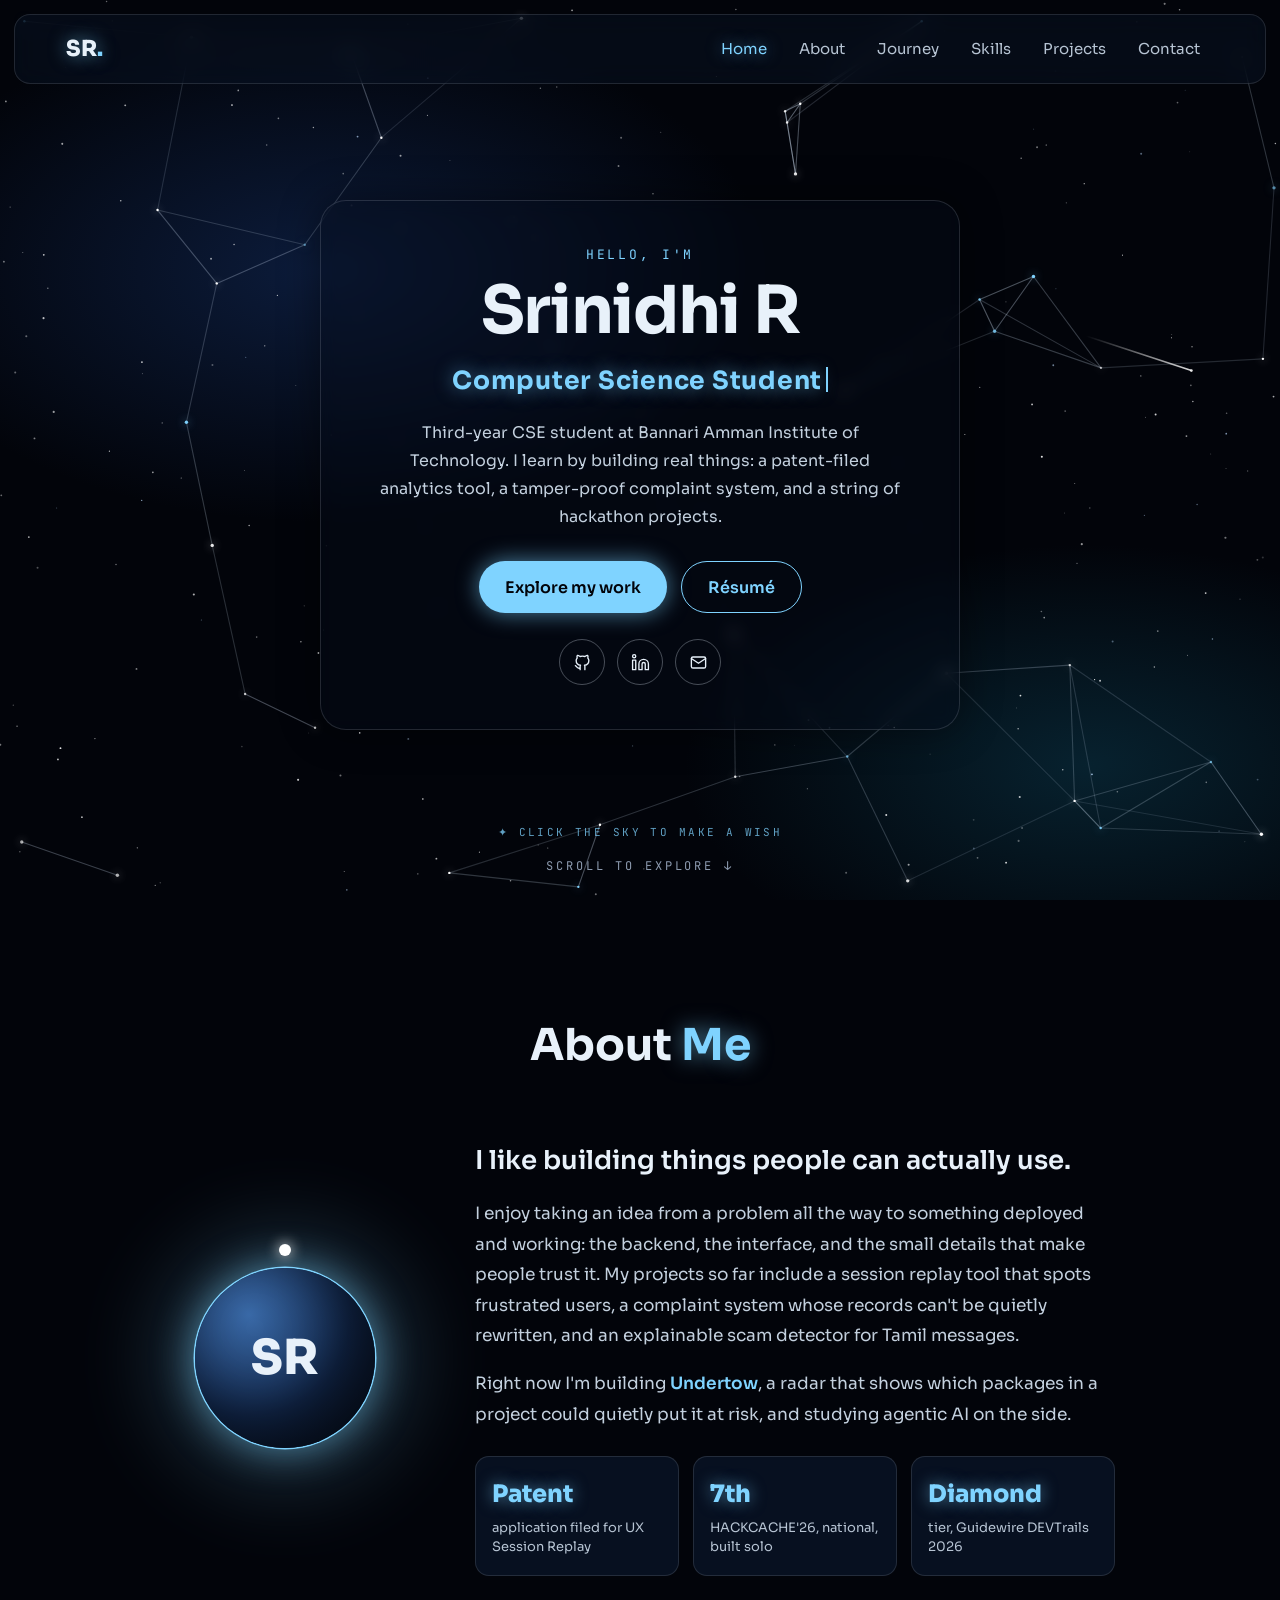
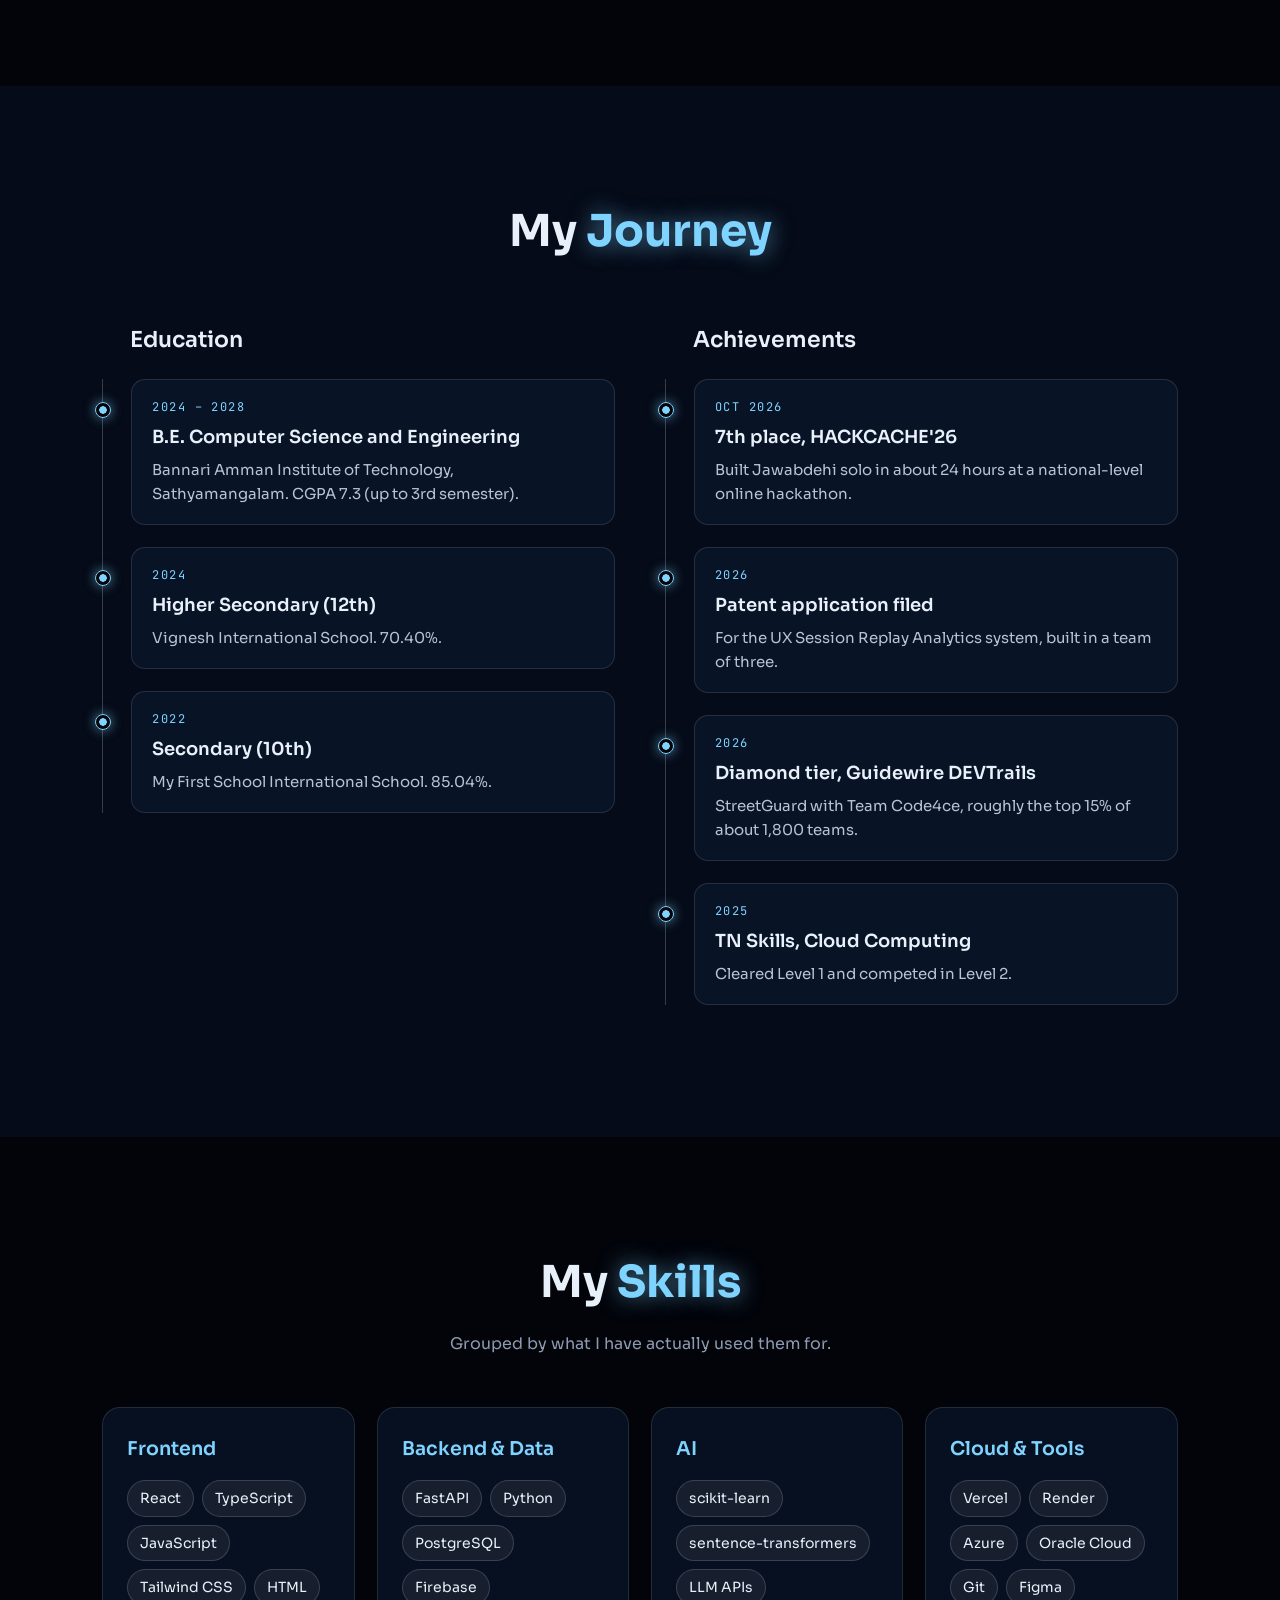
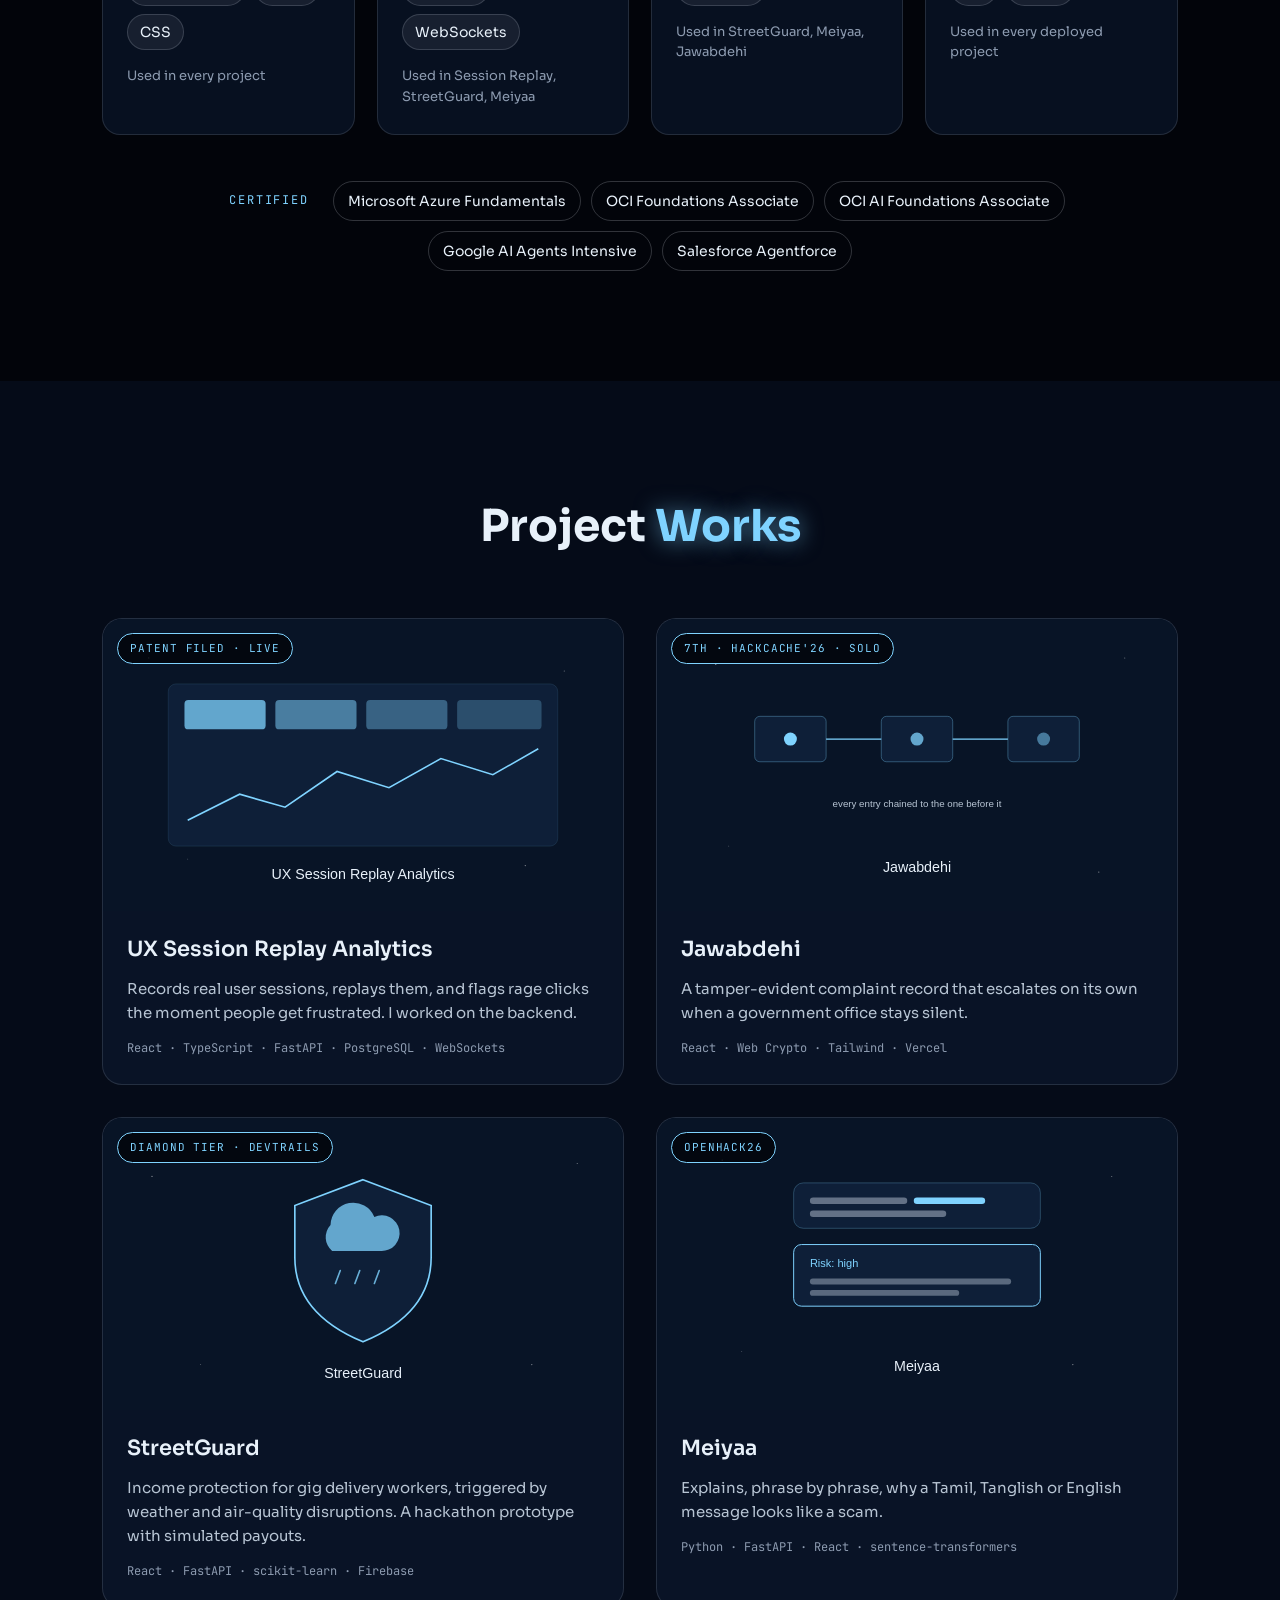
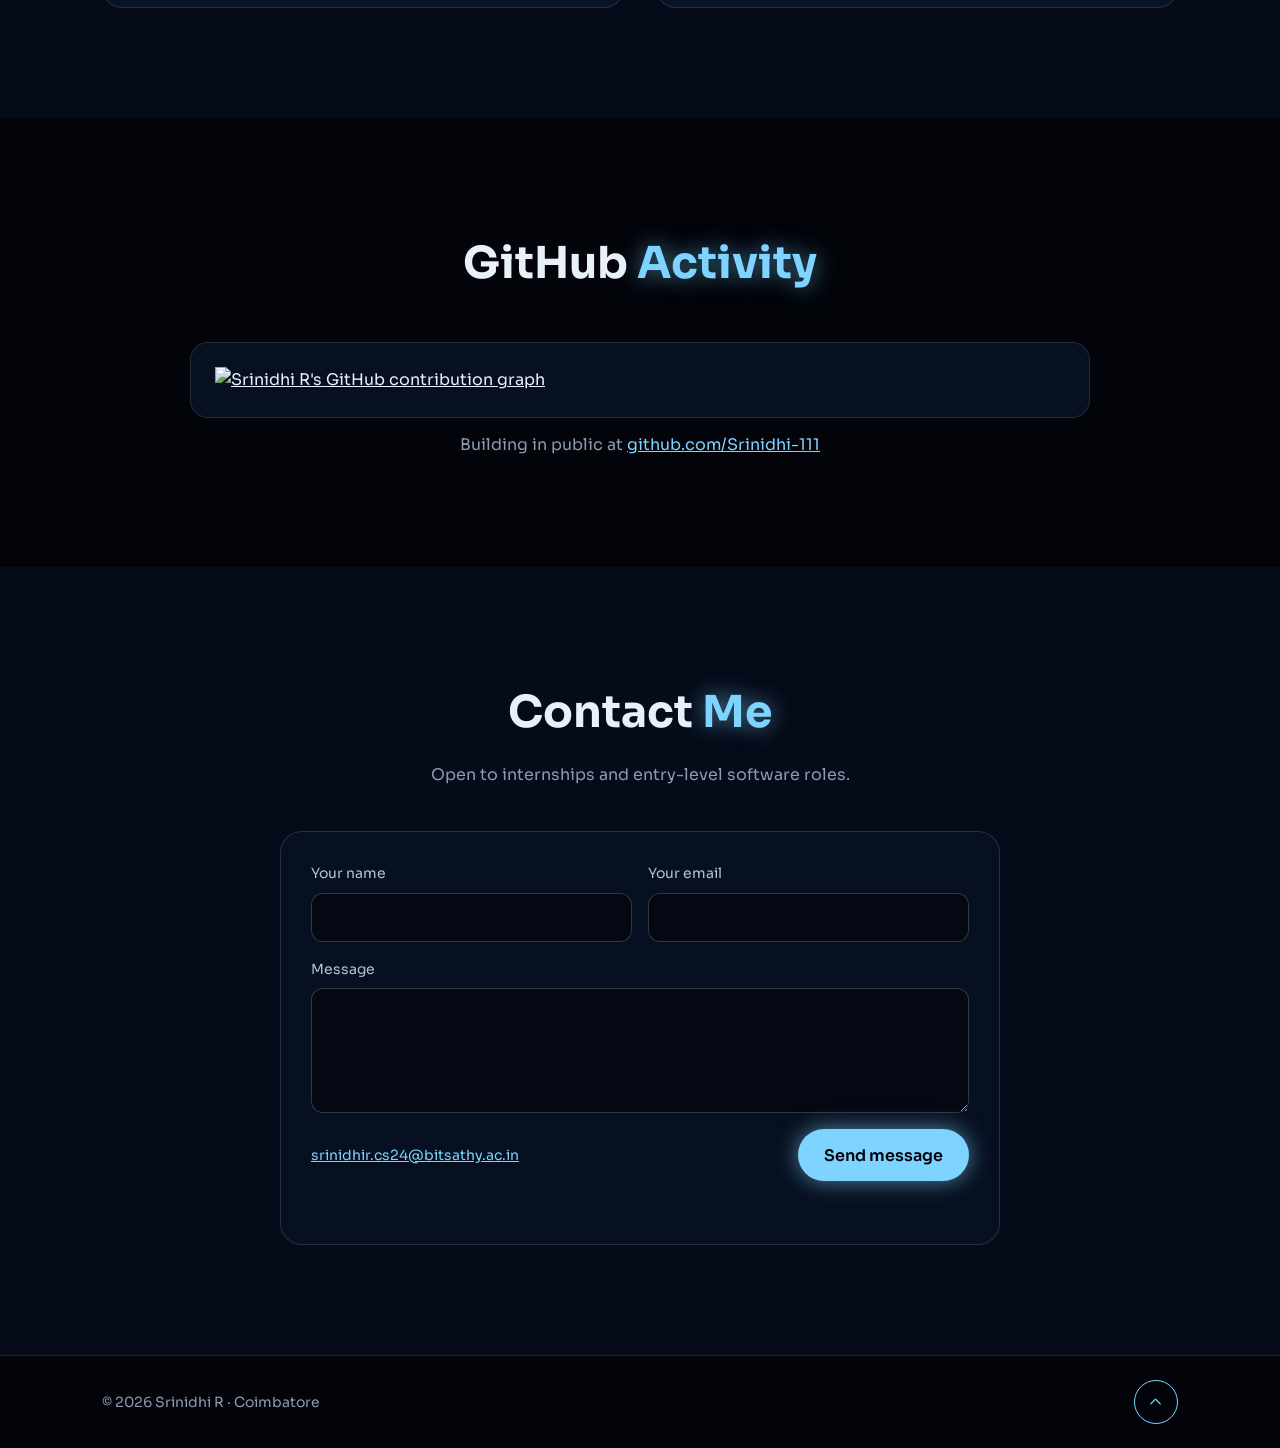
==== index.html @ 9012da43 "First version of portfolio" ====
<!DOCTYPE html>
<html lang="en">
<head>
  <meta charset="UTF-8">
  <meta name="viewport" content="width=device-width, initial-scale=1.0">
  <title>Srinidhi R · Portfolio</title>
  <meta name="description" content="Srinidhi R, third-year Computer Science student at Bannari Amman Institute of Technology. Projects, hackathons and journey.">
  <meta name="theme-color" content="#02040A">
  <link rel="icon" href="images/favicon.svg" type="image/svg+xml">

  <!-- Fonts: Sora for text, JetBrains Mono for small labels -->
  <link rel="preconnect" href="https://fonts.googleapis.com">
  <link rel="preconnect" href="https://fonts.gstatic.com" crossorigin>
  <link href="https://fonts.googleapis.com/css2?family=Sora:wght@300;400;500;600;700;800&family=JetBrains+Mono:wght@400;500&display=swap" rel="stylesheet">

  <link rel="stylesheet" href="css/style.css">
</head>
<body>

  <!-- ===================== HEADER ===================== -->
  <header class="nav" id="nav">
    <a href="#home" class="logo" aria-label="Srinidhi R, back to top">SR<span>.</span></a>

    <button class="menu-btn" id="menuBtn" aria-label="Open menu" aria-expanded="false" aria-controls="navLinks">
      <span></span><span></span>
    </button>

    <nav id="navLinks" aria-label="Main">
      <a href="#home" class="active">Home</a>
      <a href="#about">About</a>
      <a href="#journey">Journey</a>
      <a href="#skills">Skills</a>
      <a href="#projects">Projects</a>
      <a href="#contact">Contact</a>
    </nav>
  </header>

  <!-- ===================== HERO ===================== -->
  <section class="hero" id="home">
    <!-- The animated night sky is drawn on this canvas by js/main.js -->
    <canvas id="sky" aria-hidden="true"></canvas>

    <div class="hero-card">
      <p class="eyebrow">HELLO, I'M</p>
      <h1>Srinidhi R</h1>
      <!-- The words that type out here are set in js/main.js (look for TITLES) -->
      <p class="typed" aria-live="polite"><span id="typed">Computer Science Student</span><span class="caret" aria-hidden="true"></span></p>
      <p class="intro">Third-year CSE student at Bannari Amman Institute of Technology. I learn by building real things: a patent-filed analytics tool, a tamper-proof complaint system, and a string of hackathon projects.</p>

      <div class="btn-row">
        <a href="#projects" class="btn btn-solid">Explore my work</a>
        <a href="assets/Srinidhi_R_Resume.pdf" class="btn btn-outline" target="_blank" rel="noopener">Résumé</a>
      </div>

      <div class="socials">
        <a href="https://github.com/Srinidhi-111" target="_blank" rel="noopener" aria-label="GitHub">
          <svg viewBox="0 0 24 24" aria-hidden="true"><path d="M9 19c-4.3 1.4-4.3-2.5-6-3m12 5v-3.5c0-1 .1-1.4-.5-2 2.8-.3 5.5-1.4 5.5-6a4.6 4.6 0 0 0-1.3-3.2 4.2 4.2 0 0 0-.1-3.2s-1.1-.3-3.5 1.3a12.3 12.3 0 0 0-6.2 0C6.5 2.8 5.4 3.1 5.4 3.1a4.2 4.2 0 0 0-.1 3.2A4.6 4.6 0 0 0 4 9.5c0 4.6 2.7 5.7 5.5 6-.6.6-.6 1.2-.5 2V21"/></svg>
        </a>
        <a href="https://www.linkedin.com/in/srinidhi-rajesh-kanna-b39150339/" target="_blank" rel="noopener" aria-label="LinkedIn">
          <svg viewBox="0 0 24 24" aria-hidden="true"><path d="M16 8a6 6 0 0 1 6 6v7h-4v-7a2 2 0 0 0-4 0v7h-4v-7a6 6 0 0 1 6-6zM2 9h4v12H2zM4 6a2 2 0 1 0 0-4 2 2 0 0 0 0 4z"/></svg>
        </a>
        <a href="mailto:srinidhir.cs24@bitsathy.ac.in" aria-label="Email">
          <svg viewBox="0 0 24 24" aria-hidden="true"><rect x="3" y="5" width="18" height="14" rx="2"/><path d="M3 7l9 6 9-6"/></svg>
        </a>
      </div>
    </div>

    <p class="wish-hint" id="wishHint" aria-hidden="true">✦ <span class="wish-click">CLICK</span><span class="wish-tap">TAP</span> THE SKY TO MAKE A WISH</p>
    <a href="#about" class="scroll-hint">SCROLL TO EXPLORE <span aria-hidden="true">↓</span></a>
  </section>

  <main>
    <!-- ===================== ABOUT ===================== -->
    <section class="section" id="about">
      <h2 class="heading reveal">About <span>Me</span></h2>

      <div class="about-grid">
        <div class="orb reveal" aria-hidden="true">
          <div class="orb-glow"></div>
          <div class="orb-planet">SR</div>
          <div class="orb-moon"></div>
        </div>

        <div class="about-text reveal">
          <h3>I like building things people can actually use.</h3>
          <p>I enjoy taking an idea from a problem all the way to something deployed and working: the backend, the interface, and the small details that make people trust it. My projects so far include a session replay tool that spots frustrated users, a complaint system whose records can't be quietly rewritten, and an explainable scam detector for Tamil messages.</p>
          <p>Right now I'm building <strong>Undertow</strong>, a radar that shows which packages in a project could quietly put it at risk, and studying agentic AI on the side.</p>

          <div class="highlights">
            <div class="highlight">
              <strong>Patent</strong>
              <span>application filed for UX Session Replay</span>
            </div>
            <div class="highlight">
              <strong>7th</strong>
              <span>HACKCACHE'26, national, built solo</span>
            </div>
            <div class="highlight">
              <strong>Diamond</strong>
              <span>tier, Guidewire DEVTrails 2026</span>
            </div>
          </div>
        </div>
      </div>
    </section>

    <!-- ===================== JOURNEY ===================== -->
    <section class="section section-alt" id="journey">
      <h2 class="heading reveal">My <span>Journey</span></h2>

      <div class="journey">
        <div class="journey-col">
          <h3 class="reveal">Education</h3>
          <ol class="timeline">
            <li class="reveal">
              <p class="when">2024 – 2028</p>
              <h4>B.E. Computer Science and Engineering</h4>
              <p>Bannari Amman Institute of Technology, Sathyamangalam. CGPA 7.3 (up to 3rd semester).</p>
            </li>
            <li class="reveal">
              <p class="when">2024</p>
              <h4>Higher Secondary (12th)</h4>
              <p>Vignesh International School. 70.40%.</p>
            </li>
            <li class="reveal">
              <p class="when">2022</p>
              <h4>Secondary (10th)</h4>
              <p>My First School International School. 85.04%.</p>
            </li>
          </ol>
        </div>

        <div class="journey-col">
          <h3 class="reveal">Achievements</h3>
          <ol class="timeline">
            <li class="reveal">
              <p class="when">OCT 2026</p>
              <h4>7th place, HACKCACHE'26</h4>
              <p>Built Jawabdehi solo in about 24 hours at a national-level online hackathon.</p>
            </li>
            <li class="reveal">
              <p class="when">2026</p>
              <h4>Patent application filed</h4>
              <p>For the UX Session Replay Analytics system, built in a team of three.</p>
            </li>
            <li class="reveal">
              <p class="when">2026</p>
              <h4>Diamond tier, Guidewire DEVTrails</h4>
              <p>StreetGuard with Team Code4ce, roughly the top 15% of about 1,800 teams.</p>
            </li>
            <li class="reveal">
              <p class="when">2025</p>
              <h4>TN Skills, Cloud Computing</h4>
              <p>Cleared Level 1 and competed in Level 2.</p>
            </li>
          </ol>
        </div>
      </div>
    </section>

    <!-- ===================== SKILLS ===================== -->
    <section class="section" id="skills">
      <h2 class="heading reveal">My <span>Skills</span></h2>
      <p class="sub reveal">Grouped by what I have actually used them for.</p>

      <div class="skills">
        <div class="skill-card reveal">
          <h3>Frontend</h3>
          <ul><li>React</li><li>TypeScript</li><li>JavaScript</li><li>Tailwind CSS</li><li>HTML</li><li>CSS</li></ul>
          <p>Used in every project</p>
        </div>
        <div class="skill-card reveal">
          <h3>Backend &amp; Data</h3>
          <ul><li>FastAPI</li><li>Python</li><li>PostgreSQL</li><li>Firebase</li><li>WebSockets</li></ul>
          <p>Used in Session Replay, StreetGuard, Meiyaa</p>
        </div>
        <div class="skill-card reveal">
          <h3>AI</h3>
          <ul><li>scikit-learn</li><li>sentence-transformers</li><li>LLM APIs</li></ul>
          <p>Used in StreetGuard, Meiyaa, Jawabdehi</p>
        </div>
        <div class="skill-card reveal">
          <h3>Cloud &amp; Tools</h3>
          <ul><li>Vercel</li><li>Render</li><li>Azure</li><li>Oracle Cloud</li><li>Git</li><li>Figma</li></ul>
          <p>Used in every deployed project</p>
        </div>
      </div>

      <div class="certs reveal">
        <span class="certs-label">CERTIFIED</span>
        <span>Microsoft Azure Fundamentals</span>
        <span>OCI Foundations Associate</span>
        <span>OCI AI Foundations Associate</span>
        <span>Google AI Agents Intensive</span>
        <span>Salesforce Agentforce</span>
      </div>
    </section>

    <!-- ===================== PROJECTS ===================== -->
    <section class="section section-alt" id="projects">
      <h2 class="heading reveal">Project <span>Works</span></h2>

      <div class="projects">
        <!-- To use a real screenshot, replace the file in images/ with the same name -->
        <article class="project reveal">
          <div class="shot">
            <img src="images/session-replay.svg" alt="UX Session Replay Analytics dashboard" loading="lazy">
            <span class="badge">PATENT FILED · LIVE</span>
            <div class="shot-links">
              <a href="https://ux-session-replay-analytics.vercel.app" target="_blank" rel="noopener">Live ↗</a>
              <a href="https://github.com/Srinidhi-111/UX-Session-Replay-Analytics" target="_blank" rel="noopener">Code ↗</a>
            </div>
          </div>
          <div class="project-body">
            <h3>UX Session Replay Analytics</h3>
            <p>Records real user sessions, replays them, and flags rage clicks the moment people get frustrated. I worked on the backend.</p>
            <p class="stack">React · TypeScript · FastAPI · PostgreSQL · WebSockets</p>
          </div>
        </article>

        <article class="project reveal">
          <div class="shot">
            <img src="images/jawabdehi.svg" alt="Jawabdehi complaint record" loading="lazy">
            <span class="badge">7TH · HACKCACHE'26 · SOLO</span>
            <div class="shot-links">
              <a href="https://github.com/Srinidhi-111/HACKCACHE-26" target="_blank" rel="noopener">Code ↗</a>
            </div>
          </div>
          <div class="project-body">
            <h3>Jawabdehi</h3>
            <p>A tamper-evident complaint record that escalates on its own when a government office stays silent.</p>
            <p class="stack">React · Web Crypto · Tailwind · Vercel</p>
          </div>
        </article>

        <article class="project reveal">
          <div class="shot">
            <img src="images/streetguard.svg" alt="StreetGuard worker dashboard" loading="lazy">
            <span class="badge">DIAMOND TIER · DEVTRAILS</span>
            <div class="shot-links">
              <a href="https://github.com/Srinidhi-111/streetguard" target="_blank" rel="noopener">Code ↗</a>
              <a href="https://docs.google.com/presentation/d/1v2v14qv_H5xEEdcNhWL0Ht9p7J6llaco/edit?usp=sharing&amp;ouid=118022404412997280067&amp;rtpof=true&amp;sd=true" target="_blank" rel="noopener">Pitch deck ↗</a>
            </div>
          </div>
          <div class="project-body">
            <h3>StreetGuard</h3>
            <p>Income protection for gig delivery workers, triggered by weather and air-quality disruptions. A hackathon prototype with simulated payouts.</p>
            <p class="stack">React · FastAPI · scikit-learn · Firebase</p>
          </div>
        </article>

        <article class="project reveal">
          <div class="shot">
            <img src="images/meiyaa.svg" alt="Meiyaa message check" loading="lazy">
            <span class="badge">OPENHACK26</span>
            <div class="shot-links">
              <a href="https://github.com/Srinidhi-111/OpenHack26" target="_blank" rel="noopener">Code ↗</a>
            </div>
          </div>
          <div class="project-body">
            <h3>Meiyaa</h3>
            <p>Explains, phrase by phrase, why a Tamil, Tanglish or English message looks like a scam.</p>
            <p class="stack">Python · FastAPI · React · sentence-transformers</p>
          </div>
        </article>
      </div>
    </section>

    <!-- ===================== GITHUB ===================== -->
    <section class="section" id="github">
      <h2 class="heading reveal">GitHub <span>Activity</span></h2>
      <a class="gh-chart reveal" href="https://github.com/Srinidhi-111" target="_blank" rel="noopener">
        <!-- Live contribution graph from a free public service -->
        <img src="https://ghchart.rshah.org/7FD3FF/Srinidhi-111" alt="Srinidhi R's GitHub contribution graph" loading="lazy">
      </a>
      <p class="sub reveal">Building in public at <a href="https://github.com/Srinidhi-111" target="_blank" rel="noopener">github.com/Srinidhi-111</a></p>
    </section>

    <!-- ===================== CONTACT ===================== -->
    <section class="section section-alt" id="contact">
      <h2 class="heading reveal">Contact <span>Me</span></h2>
      <p class="sub reveal">Open to internships and entry-level software roles.</p>

      <!-- The form sends through Formspree. Replace YOUR_FORM_ID (see README) -->
      <form class="contact-form reveal" id="contactForm" action="https://formspree.io/f/YOUR_FORM_ID" method="POST">
        <label>Your name
          <input type="text" name="name" required autocomplete="name">
        </label>
        <label>Your email
          <input type="email" name="email" required autocomplete="email">
        </label>
        <label class="full">Message
          <textarea name="message" rows="5" required></textarea>
        </label>
        <div class="form-row full">
          <a href="mailto:srinidhir.cs24@bitsathy.ac.in">srinidhir.cs24@bitsathy.ac.in</a>
          <button type="submit" class="btn btn-solid">Send message</button>
        </div>
        <p class="form-status full" id="formStatus" role="status"></p>
      </form>
    </section>
  </main>

  <footer>
    <span>© <span id="year">2026</span> Srinidhi R · Coimbatore</span>
    <a href="#home" class="to-top" aria-label="Back to top">
      <svg viewBox="0 0 24 24" aria-hidden="true"><path d="M6 15l6-6 6 6"/></svg>
    </a>
  </footer>

  <script src="js/main.js"></script>
</body>
</html>
---- css/style.css ----
/* ==========================================================
   Srinidhi R · Portfolio
   Colours, fonts and spacing are set once here in :root,
   so you can restyle the whole site by changing a few lines.
   ========================================================== */

:root {
  --bg: #02040A;          /* page background (deep space) */
  --bg-alt: #050B18;      /* slightly lighter band for alternate sections */
  --panel: rgba(14, 28, 52, 0.55);
  --line: rgba(232, 241, 250, 0.12);
  --text: #E8F1FA;
  --muted: #B7C4D3;
  --quiet: #8D9BB0;
  --accent: #7FD3FF;      /* icy starlight blue: change this to recolour the site */
  --accent-glow: rgba(127, 211, 255, 0.6);
  --radius: 18px;
  --font: 'Sora', system-ui, sans-serif;
  --mono: 'JetBrains Mono', ui-monospace, monospace;
}

*,
*::before,
*::after { box-sizing: border-box; }

html { scroll-behavior: smooth; }

body {
  margin: 0;
  background: var(--bg);
  color: var(--text);
  font-family: var(--font);
  line-height: 1.6;
  -webkit-font-smoothing: antialiased;
}

img { max-width: 100%; display: block; }
a { color: inherit; }
::selection { background: var(--accent); color: var(--bg); }

/* Keyboard focus ring, for people who navigate with Tab */
:focus-visible { outline: 2px solid var(--accent); outline-offset: 3px; border-radius: 6px; }

/* ---------------- Header ---------------- */
.nav {
  position: fixed;
  top: 14px;
  left: 14px;
  right: 14px;
  z-index: 50;
  display: flex;
  align-items: center;
  justify-content: space-between;
  gap: 16px;
  padding: 12px 4%;
  border-radius: 16px;
  border: 1px solid var(--line);
  background: rgba(10, 20, 38, 0.45);
  backdrop-filter: blur(12px);
  -webkit-backdrop-filter: blur(12px);
  transition: background 0.3s;
}
.nav.scrolled { background: rgba(6, 12, 24, 0.85); }

.logo {
  font-size: 22px;
  font-weight: 800;
  text-decoration: none;
  text-shadow: 0 0 18px var(--accent-glow);
}
.logo span { color: var(--accent); }

.nav nav { display: flex; gap: 4px; }
.nav nav a {
  padding: 10px 14px;
  border-radius: 10px;
  font-size: 15px;
  text-decoration: none;
  color: var(--muted);
  transition: color 0.2s, text-shadow 0.2s;
}
.nav nav a:hover,
.nav nav a.active { color: var(--accent); text-shadow: 0 0 16px var(--accent-glow); }

.menu-btn {
  display: none;
  width: 44px;
  height: 44px;
  border: 0;
  background: transparent;
  cursor: pointer;
  position: relative;
}
.menu-btn span {
  position: absolute;
  left: 11px;
  width: 22px;
  height: 2px;
  background: var(--text);
  transition: transform 0.3s, top 0.3s;
}
.menu-btn span:first-child { top: 17px; }
.menu-btn span:last-child { top: 25px; }
.menu-btn[aria-expanded="true"] span:first-child { top: 21px; transform: rotate(45deg); }
.menu-btn[aria-expanded="true"] span:last-child { top: 21px; transform: rotate(-45deg); }

/* ---------------- Hero ---------------- */
.hero {
  position: relative;
  min-height: 100vh;
  min-height: 100svh;
  display: flex;
  align-items: center;
  justify-content: center;
  padding: 120px 20px 90px;
  overflow: hidden;
  /* nebula clouds behind the canvas */
  background:
    radial-gradient(ellipse 50% 40% at 25% 30%, rgba(22, 51, 107, 0.5), transparent 70%),
    radial-gradient(ellipse 45% 35% at 85% 85%, rgba(15, 78, 102, 0.4), transparent 70%),
    var(--bg);
}

#sky {
  position: absolute;
  inset: 0;
  width: 100%;
  height: 100%;
}

.hero-card {
  position: relative;
  z-index: 2;
  max-width: 640px;
  width: 100%;
  padding: 44px 48px;
  border-radius: 26px;
  text-align: center;
  background: rgba(6, 14, 28, 0.42);
  border: 1px solid rgba(232, 241, 250, 0.14);
  backdrop-filter: blur(8px);
  -webkit-backdrop-filter: blur(8px);
  box-shadow: 0 0 40px rgba(0, 0, 0, 0.45);
}

.eyebrow {
  margin: 0;
  font-family: var(--mono);
  font-size: 13px;
  letter-spacing: 0.22em;
  color: var(--accent);
}

.hero-card h1 {
  margin: 10px 0 0;
  font-size: clamp(44px, 8vw, 66px);
  font-weight: 700;
  line-height: 1.05;
  letter-spacing: -0.02em;
}

.typed {
  margin: 16px 0 0;
  min-height: 1.4em;
  font-size: clamp(19px, 3vw, 25px);
  font-weight: 700;
  letter-spacing: 0.03em;
  color: var(--accent);
  text-shadow: 0 0 18px var(--accent-glow);
}
.caret {
  display: inline-block;
  width: 2px;
  height: 1em;
  margin-left: 4px;
  vertical-align: -0.12em;
  background: var(--accent);
  animation: blink 1s steps(1) infinite;
}
@keyframes blink { 50% { opacity: 0; } }

.intro {
  margin: 18px auto 30px;
  max-width: 520px;
  font-size: 16px;
  line-height: 1.75;
  color: #C3D0DE;
}

.btn-row { display: flex; flex-wrap: wrap; justify-content: center; gap: 14px; }

.btn {
  display: inline-flex;
  align-items: center;
  justify-content: center;
  min-height: 52px;
  padding: 0 26px;
  border-radius: 999px;
  font: 600 16px var(--font);
  text-decoration: none;
  cursor: pointer;
  transition: transform 0.2s, box-shadow 0.2s, background 0.2s, color 0.2s;
}
.btn:hover { transform: translateY(-2px); }
.btn-solid {
  border: 0;
  background: var(--accent);
  color: var(--bg);
  box-shadow: 0 0 22px var(--accent-glow);
}
.btn-solid:hover { box-shadow: 0 0 34px var(--accent-glow); }
.btn-outline {
  border: 1.5px solid var(--accent);
  color: var(--accent);
  background: transparent;
}
.btn-outline:hover { background: var(--accent); color: var(--bg); box-shadow: 0 0 22px var(--accent-glow); }

.socials { display: flex; justify-content: center; gap: 12px; margin-top: 26px; }
.socials a {
  width: 46px;
  height: 46px;
  border-radius: 50%;
  border: 1.5px solid rgba(232, 241, 250, 0.3);
  display: flex;
  align-items: center;
  justify-content: center;
  transition: border-color 0.2s, box-shadow 0.2s, color 0.2s;
}
.socials a:hover { border-color: var(--accent); color: var(--accent); box-shadow: 0 0 18px var(--accent-glow); }
.socials svg,
.to-top svg {
  width: 19px;
  height: 19px;
  fill: none;
  stroke: currentColor;
  stroke-width: 1.7;
  stroke-linecap: round;
  stroke-linejoin: round;
}

.scroll-hint {
  position: absolute;
  left: 50%;
  bottom: 24px;
  transform: translateX(-50%);
  z-index: 2;
  font-family: var(--mono);
  font-size: 12px;
  letter-spacing: 0.24em;
  color: var(--quiet);
  text-decoration: none;
  white-space: nowrap;
}
.scroll-hint span { display: inline-block; animation: nudge 2s ease-in-out infinite; }

/* "Click the sky to make a wish" — fades out after the first wish */
.hero { cursor: crosshair; }
.hero-card, .nav { cursor: auto; }
.wish-hint {
  position: absolute;
  left: 50%;
  bottom: 58px;
  transform: translateX(-50%);
  z-index: 2;
  margin: 0;
  font-family: var(--mono);
  font-size: 11px;
  letter-spacing: 0.22em;
  color: var(--accent);
  opacity: 0.75;
  white-space: nowrap;
  pointer-events: none;
  transition: opacity 1s;
  animation: hintGlow 3s ease-in-out infinite;
}
.wish-hint.gone { opacity: 0; animation: none; }
.wish-tap { display: none; }
@media (hover: none) {
  .wish-click { display: none; }
  .wish-tap { display: inline; }
}
@keyframes hintGlow { 50% { text-shadow: 0 0 14px var(--accent-glow); } }
@keyframes nudge { 50% { transform: translateY(5px); } }

/* ---------------- Shared section styles ---------------- */
.section { padding: 110px 8%; }
.section-alt { background: var(--bg-alt); }

.heading {
  margin: 0;
  text-align: center;
  font-size: clamp(32px, 5vw, 44px);
  font-weight: 700;
}
.heading span { color: var(--accent); text-shadow: 0 0 22px var(--accent-glow); }

.sub {
  margin: 14px auto 0;
  max-width: 560px;
  text-align: center;
  color: var(--quiet);
}
.sub a { color: var(--accent); }

/* Scroll-in animation. Only applied when JavaScript is running (see main.js) */
.js .reveal {
  opacity: 0;
  transform: translateY(30px);
  transition: opacity 0.8s ease, transform 0.8s ease;
}
.js .reveal.visible { opacity: 1; transform: none; }

/* ---------------- About ---------------- */
.about-grid {
  display: flex;
  flex-wrap: wrap;
  align-items: center;
  justify-content: center;
  gap: 70px;
  margin-top: 60px;
}

.orb { position: relative; width: 240px; height: 240px; flex: none; }
.orb-glow {
  position: absolute;
  inset: -10px;
  border-radius: 50%;
  background: var(--accent);
  opacity: 0.18;
  filter: blur(40px);
}
.orb-planet {
  position: absolute;
  inset: 30px;
  border-radius: 50%;
  display: flex;
  align-items: center;
  justify-content: center;
  font-size: 48px;
  font-weight: 800;
  background: radial-gradient(circle at 30% 26%, #3A6AA8, #12284D 55%, #050B18 100%);
  box-shadow: 0 0 0 1.5px var(--accent), 0 0 40px var(--accent-glow), inset -30px -30px 60px rgba(0, 0, 0, 0.5);
}
.orb-moon {
  position: absolute;
  inset: 0;
  animation: orbit 14s linear infinite;
}
.orb-moon::after {
  content: '';
  position: absolute;
  top: 6px;
  left: 50%;
  width: 12px;
  height: 12px;
  margin-left: -6px;
  border-radius: 50%;
  background: #FFFFFF;
  box-shadow: 0 0 14px #FFFFFF;
}
@keyframes orbit { to { transform: rotate(360deg); } }

.about-text { flex: 1 1 460px; max-width: 640px; }
.about-text h3 { margin: 0; font-size: 26px; font-weight: 600; }
.about-text p { color: #C3D0DE; font-size: 17px; line-height: 1.8; }
.about-text strong { color: var(--accent); font-weight: 600; }

.highlights {
  display: grid;
  grid-template-columns: repeat(3, minmax(0, 1fr));
  gap: 14px;
  margin-top: 26px;
}
.highlight {
  padding: 18px 16px;
  border-radius: 14px;
  background: var(--panel);
  border: 1px solid var(--line);
  transition: border-color 0.3s, box-shadow 0.3s;
}
.highlight:hover { border-color: var(--accent); box-shadow: 0 0 20px rgba(127, 211, 255, 0.2); }
.highlight strong {
  display: block;
  font-size: 24px;
  font-weight: 800;
  text-shadow: 0 0 16px var(--accent-glow);
}
.highlight span { display: block; margin-top: 4px; font-size: 13px; line-height: 1.5; color: var(--muted); }

/* ---------------- Journey ---------------- */
.journey { display: flex; flex-wrap: wrap; gap: 50px; margin-top: 56px; }
.journey-col { flex: 1 1 420px; min-width: 0; }
.journey-col h3 { margin: 0 0 22px 28px; font-size: 22px; font-weight: 600; }

.timeline {
  list-style: none;
  margin: 0;
  padding: 0;
  border-left: 1.5px solid rgba(232, 241, 250, 0.22);
}
.timeline li {
  position: relative;
  margin: 0 0 22px 28px;
  padding: 18px 20px;
  border-radius: 14px;
  background: var(--panel);
  border: 1px solid var(--line);
  transition: border-color 0.3s, box-shadow 0.3s, transform 0.3s;
}
.timeline li:hover { border-color: var(--accent); box-shadow: 0 0 22px rgba(127, 211, 255, 0.18); }
/* the glowing dot on the line */
.timeline li::before {
  content: '';
  position: absolute;
  left: -37px;
  top: 22px;
  width: 16px;
  height: 16px;
  border-radius: 50%;
  border: 1.5px solid var(--accent);
  background: radial-gradient(circle, var(--accent) 0 3.5px, var(--bg) 4px);
  box-shadow: 0 0 12px var(--accent-glow);
}
.timeline .when { margin: 0; font-family: var(--mono); font-size: 12px; letter-spacing: 0.12em; color: var(--accent); }
.timeline h4 { margin: 6px 0 0; font-size: 18px; font-weight: 600; }
.timeline li p:last-child { margin: 6px 0 0; font-size: 15px; color: var(--muted); }

/* ---------------- Skills ---------------- */
.skills {
  display: grid;
  grid-template-columns: repeat(auto-fit, minmax(min(100%, 240px), 1fr));
  gap: 22px;
  margin-top: 50px;
}
.skill-card {
  padding: 26px 24px;
  border-radius: var(--radius);
  background: var(--panel);
  border: 1px solid var(--line);
  transition: border-color 0.3s, box-shadow 0.3s, transform 0.3s;
}
.skill-card:hover { border-color: var(--accent); box-shadow: 0 0 24px rgba(127, 211, 255, 0.18); transform: translateY(-4px); }
.skill-card h3 { margin: 0; font-size: 19px; font-weight: 600; color: var(--accent); }
.skill-card ul { display: flex; flex-wrap: wrap; gap: 8px; margin: 16px 0 0; padding: 0; list-style: none; }
.skill-card li {
  padding: 6px 12px;
  border-radius: 999px;
  font-size: 14px;
  background: rgba(232, 241, 250, 0.07);
  border: 1px solid rgba(232, 241, 250, 0.16);
}
.skill-card p { margin: 16px 0 0; font-size: 13px; color: var(--quiet); }

.certs {
  display: flex;
  flex-wrap: wrap;
  justify-content: center;
  align-items: center;
  gap: 10px;
  margin-top: 46px;
}
.certs span {
  padding: 8px 14px;
  border-radius: 999px;
  border: 1px solid rgba(232, 241, 250, 0.2);
  font-size: 14px;
}
.certs .certs-label {
  border: 0;
  font-family: var(--mono);
  font-size: 12px;
  letter-spacing: 0.16em;
  color: var(--accent);
}

/* ---------------- Projects ---------------- */
.projects {
  display: grid;
  grid-template-columns: repeat(auto-fit, minmax(min(100%, 440px), 1fr));
  gap: 32px;
  margin-top: 56px;
}
.project {
  border-radius: 20px;
  overflow: hidden;
  background: var(--panel);
  border: 1px solid var(--line);
  transition: border-color 0.3s, box-shadow 0.3s, transform 0.3s;
}
.project:hover { border-color: var(--accent); box-shadow: 0 0 30px rgba(127, 211, 255, 0.2); transform: translateY(-4px); }

.shot { position: relative; aspect-ratio: 16 / 9; overflow: hidden; background: #081426; }
.shot img { width: 100%; height: 100%; object-fit: cover; transition: transform 0.6s; }
.project:hover .shot img { transform: scale(1.05); }

.badge {
  position: absolute;
  left: 14px;
  top: 14px;
  padding: 6px 12px;
  border-radius: 999px;
  border: 1px solid var(--accent);
  background: rgba(2, 4, 10, 0.78);
  font-family: var(--mono);
  font-size: 11px;
  letter-spacing: 0.08em;
  color: var(--accent);
}

/* dark panel with links that appears on hover (always shown on touch screens) */
.shot-links {
  position: absolute;
  inset: 0;
  display: flex;
  align-items: center;
  justify-content: center;
  gap: 12px;
  background: rgba(2, 4, 10, 0.72);
  opacity: 0;
  transition: opacity 0.35s;
}
.project:hover .shot-links,
.shot-links:focus-within { opacity: 1; }
.shot-links a {
  display: inline-flex;
  align-items: center;
  min-height: 44px;
  padding: 0 20px;
  border-radius: 999px;
  background: var(--accent);
  color: var(--bg);
  font-size: 14px;
  font-weight: 600;
  text-decoration: none;
  box-shadow: 0 0 18px var(--accent-glow);
}

.project-body { padding: 22px 24px 26px; }
.project-body h3 { margin: 0; font-size: 21px; font-weight: 600; }
.project-body p { margin: 10px 0 0; font-size: 15px; color: var(--muted); }
.project-body .stack { margin-top: 14px; font-family: var(--mono); font-size: 12px; color: var(--quiet); }

/* ---------------- GitHub ---------------- */
.gh-chart {
  display: block;
  max-width: 900px;
  margin: 44px auto 0;
  padding: 24px;
  border-radius: var(--radius);
  background: var(--panel);
  border: 1px solid var(--line);
  overflow-x: auto;
}
.gh-chart img { min-width: 660px; width: 100%; }

/* ---------------- Contact ---------------- */
.contact-form {
  max-width: 720px;
  margin: 44px auto 0;
  padding: 30px;
  border-radius: 22px;
  background: rgba(10, 20, 38, 0.65);
  border: 1px solid rgba(232, 241, 250, 0.14);
  display: grid;
  grid-template-columns: repeat(2, minmax(0, 1fr));
  gap: 16px;
}
.contact-form .full { grid-column: 1 / -1; }
.contact-form label { display: flex; flex-direction: column; gap: 8px; font-size: 14px; color: var(--muted); }
.contact-form input,
.contact-form textarea {
  width: 100%;
  padding: 14px 16px;
  border-radius: 12px;
  border: 1px solid rgba(232, 241, 250, 0.2);
  background: rgba(2, 4, 10, 0.6);
  color: var(--text);
  font: 15px var(--font);
  transition: border-color 0.2s, box-shadow 0.2s;
}
.contact-form textarea { resize: vertical; }
.contact-form input:focus,
.contact-form textarea:focus { outline: none; border-color: var(--accent); box-shadow: 0 0 0 3px rgba(127, 211, 255, 0.2); }
.form-row { display: flex; flex-wrap: wrap; align-items: center; justify-content: space-between; gap: 12px; }
.form-row a { color: var(--accent); font-size: 14px; }
.form-status { margin: 0; min-height: 1.2em; font-size: 14px; color: var(--accent); }

/* ---------------- Footer ---------------- */
footer {
  display: flex;
  flex-wrap: wrap;
  align-items: center;
  justify-content: space-between;
  gap: 12px;
  padding: 24px 8%;
  border-top: 1px solid var(--line);
  font-size: 14px;
  color: var(--quiet);
}
.to-top {
  width: 44px;
  height: 44px;
  border-radius: 50%;
  border: 1.5px solid var(--accent);
  display: flex;
  align-items: center;
  justify-content: center;
  color: var(--accent);
  transition: box-shadow 0.2s;
}
.to-top:hover { box-shadow: 0 0 18px var(--accent-glow); }

/* ---------------- Phones and small tablets ---------------- */
@media (max-width: 860px) {
  .menu-btn { display: block; }
  .nav nav {
    position: absolute;
    top: calc(100% + 8px);
    left: 0;
    right: 0;
    flex-direction: column;
    padding: 10px;
    border-radius: 16px;
    border: 1px solid var(--line);
    background: rgba(6, 12, 24, 0.95);
    display: none;
  }
  .nav nav.open { display: flex; }
  .nav nav a { padding: 14px 16px; }
}

@media (max-width: 600px) {
  .hero-card { padding: 32px 22px; }
  .btn-row .btn { flex: 1 1 100%; }
  .section { padding: 90px 20px; }
  .highlights { grid-template-columns: 1fr; }
  .orb { width: 200px; height: 200px; }
  .contact-form { grid-template-columns: 1fr; padding: 22px; }
  .journey-col h3 { margin-left: 22px; }
  .timeline li { margin-left: 22px; }
  .timeline li::before { left: -31px; }
  .shot-links { opacity: 1; background: rgba(2, 4, 10, 0.55); align-items: flex-end; padding-bottom: 14px; }
}

/* Touch screens have no hover, so always show project links there */
@media (hover: none) {
  .shot-links { opacity: 1; background: rgba(2, 4, 10, 0.55); align-items: flex-end; padding-bottom: 14px; }
}

/* Respect people who turn off animations in their device settings */
@media (prefers-reduced-motion: reduce) {
  html { scroll-behavior: auto; }
  *, *::before, *::after { animation: none !important; transition: none !important; }
  .js .reveal { opacity: 1; transform: none; }
  .wish-hint { display: none; }
  .hero { cursor: auto; }
}
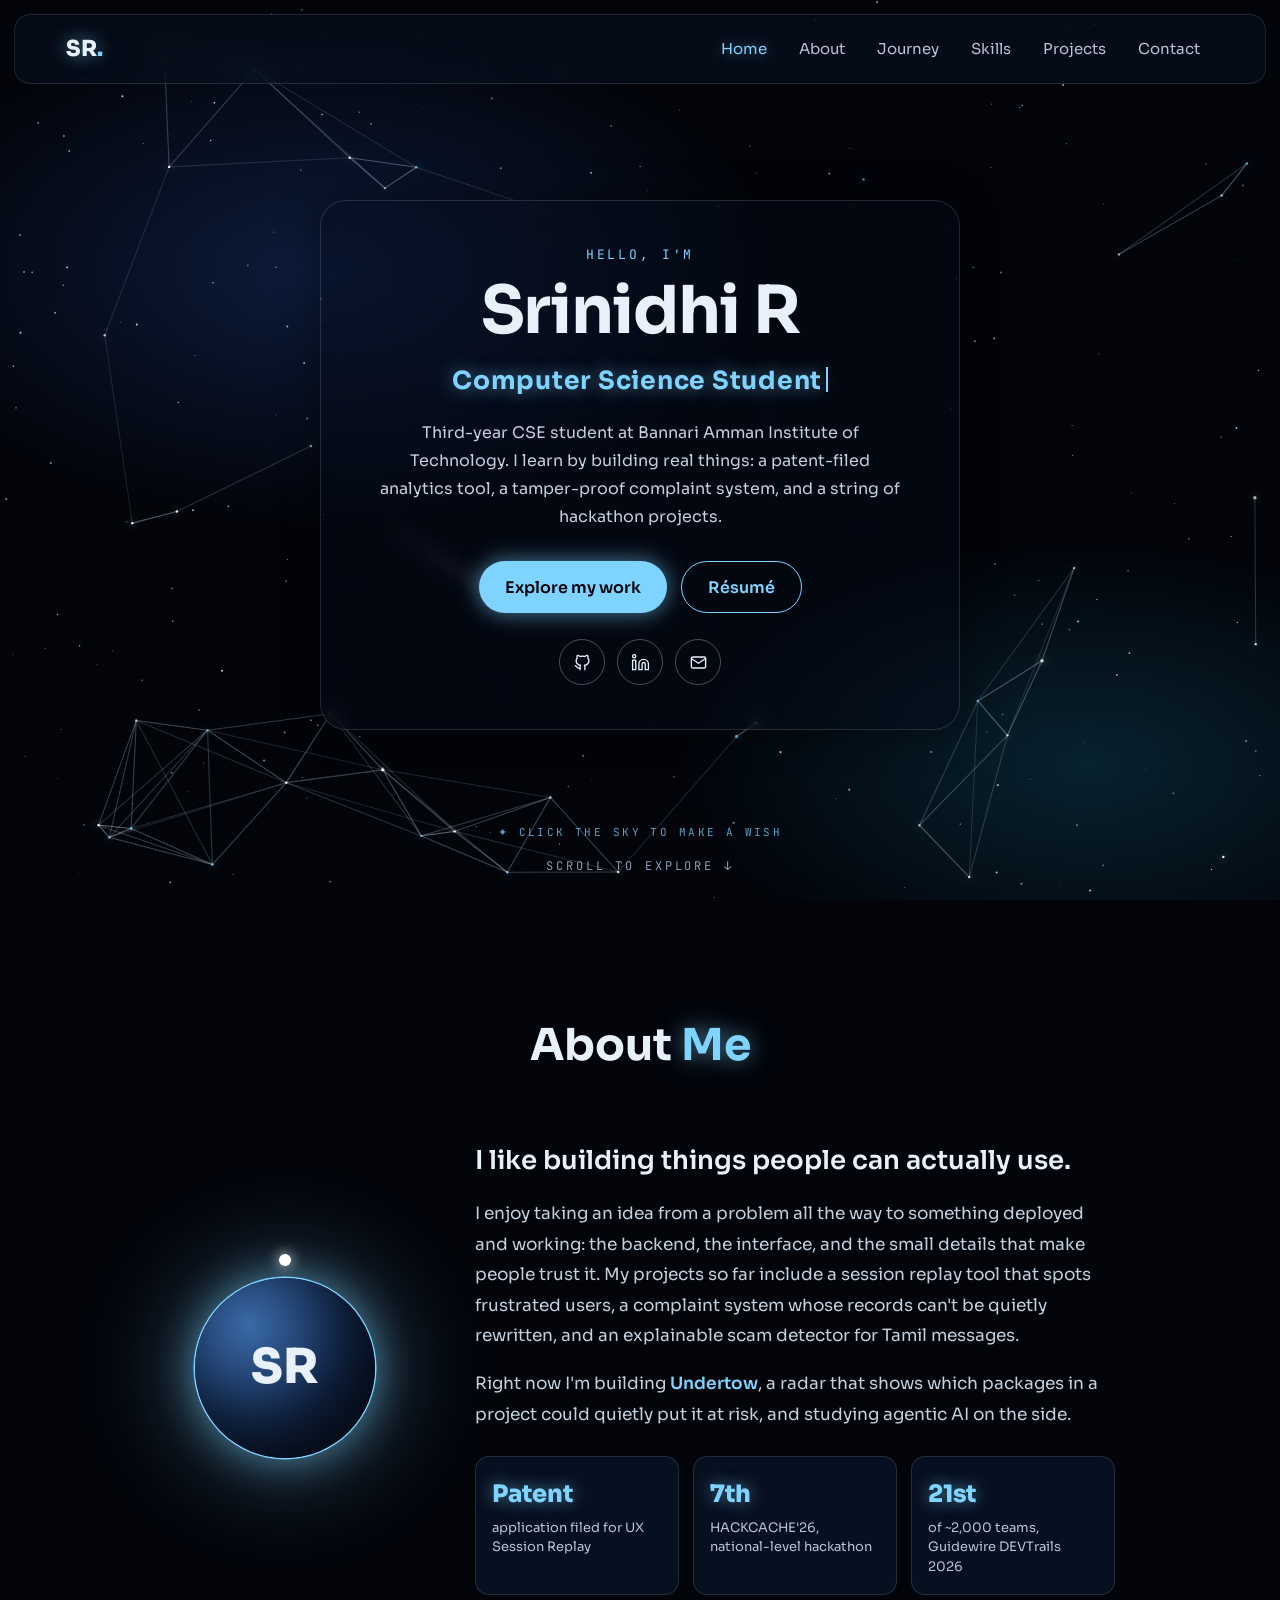
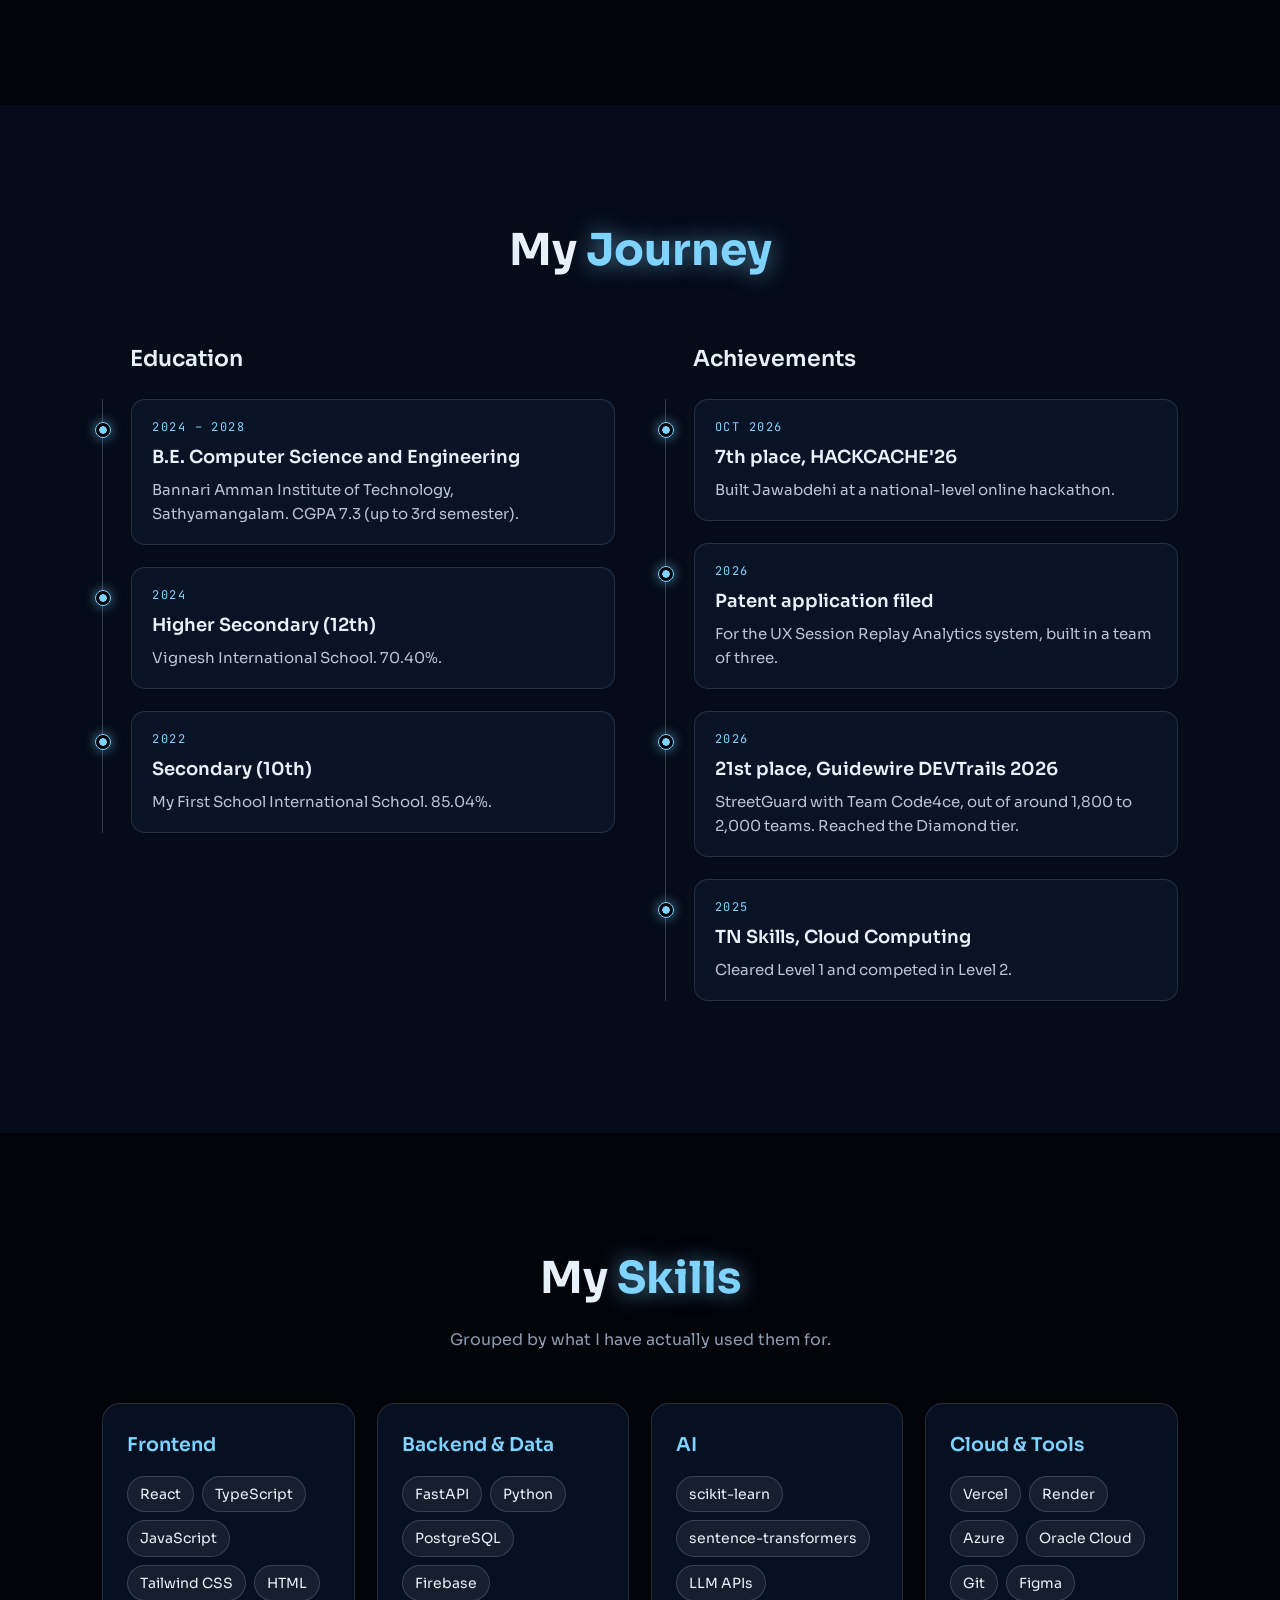
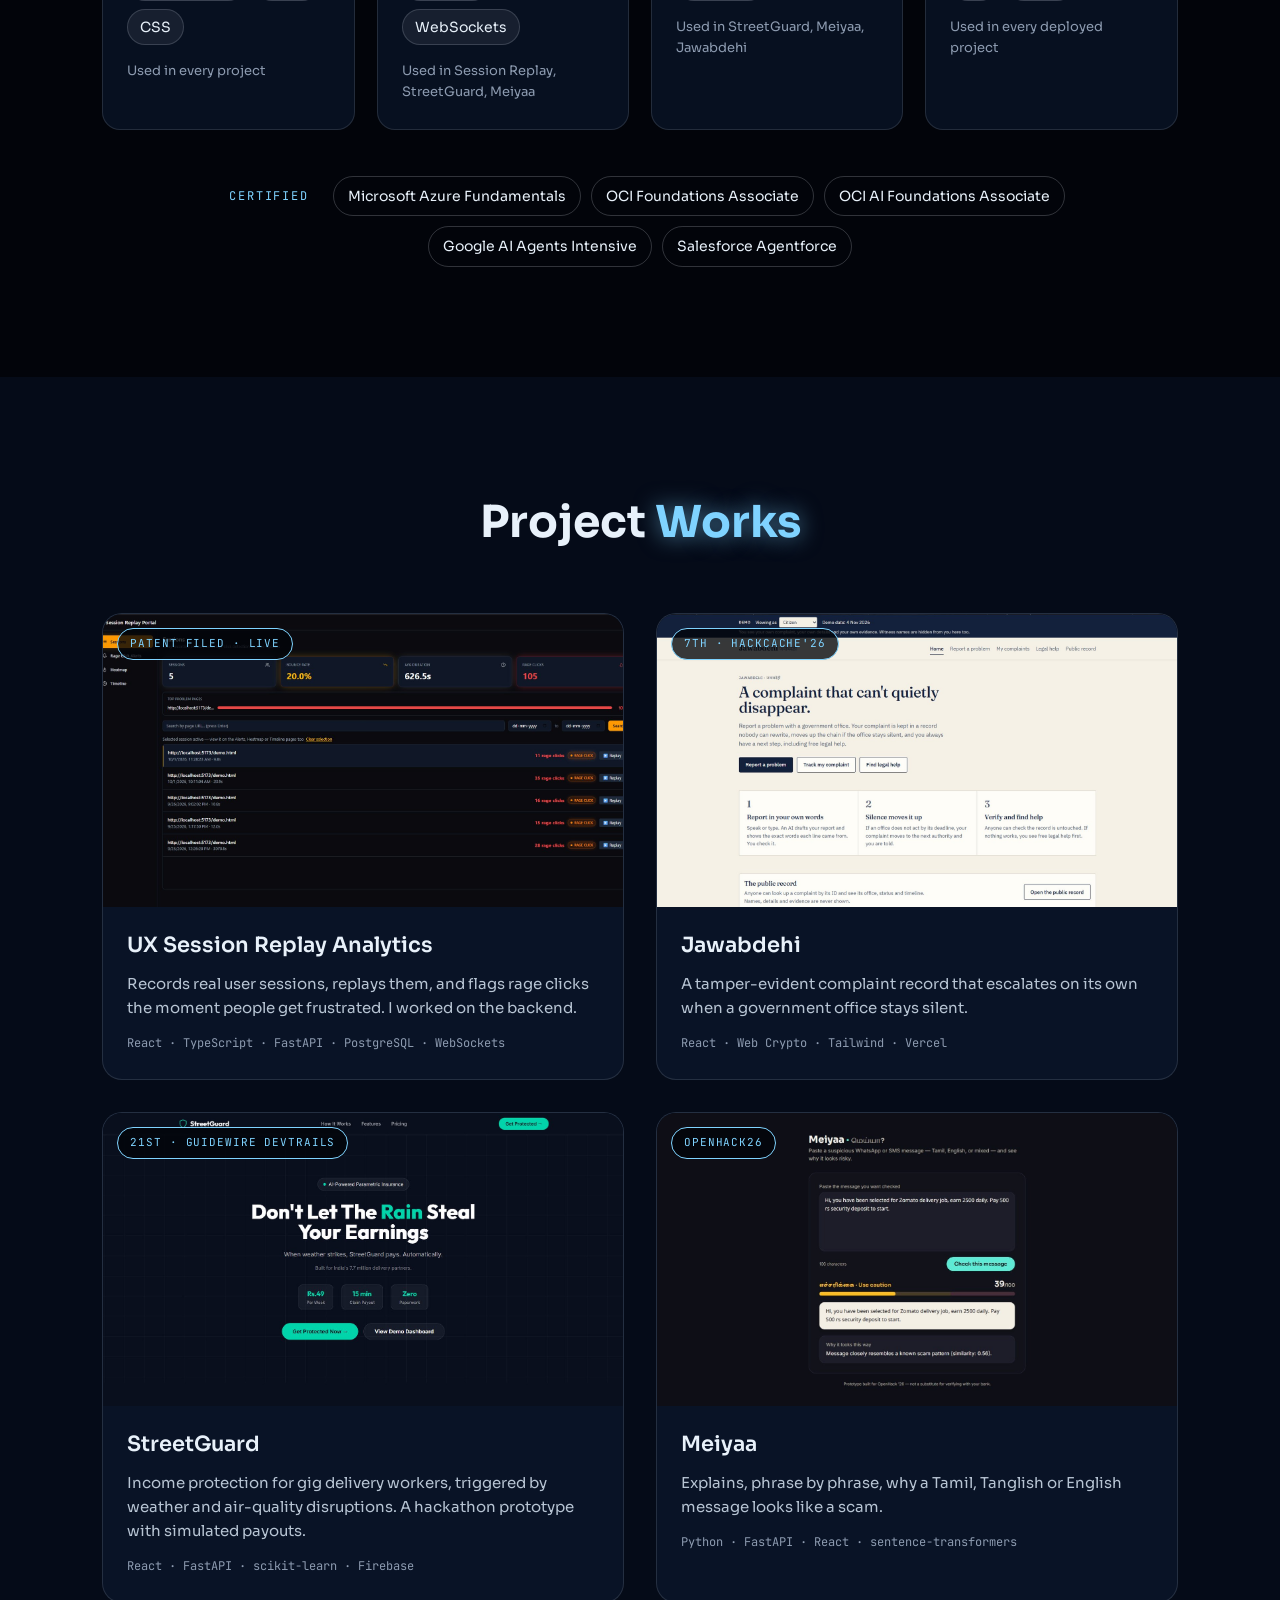
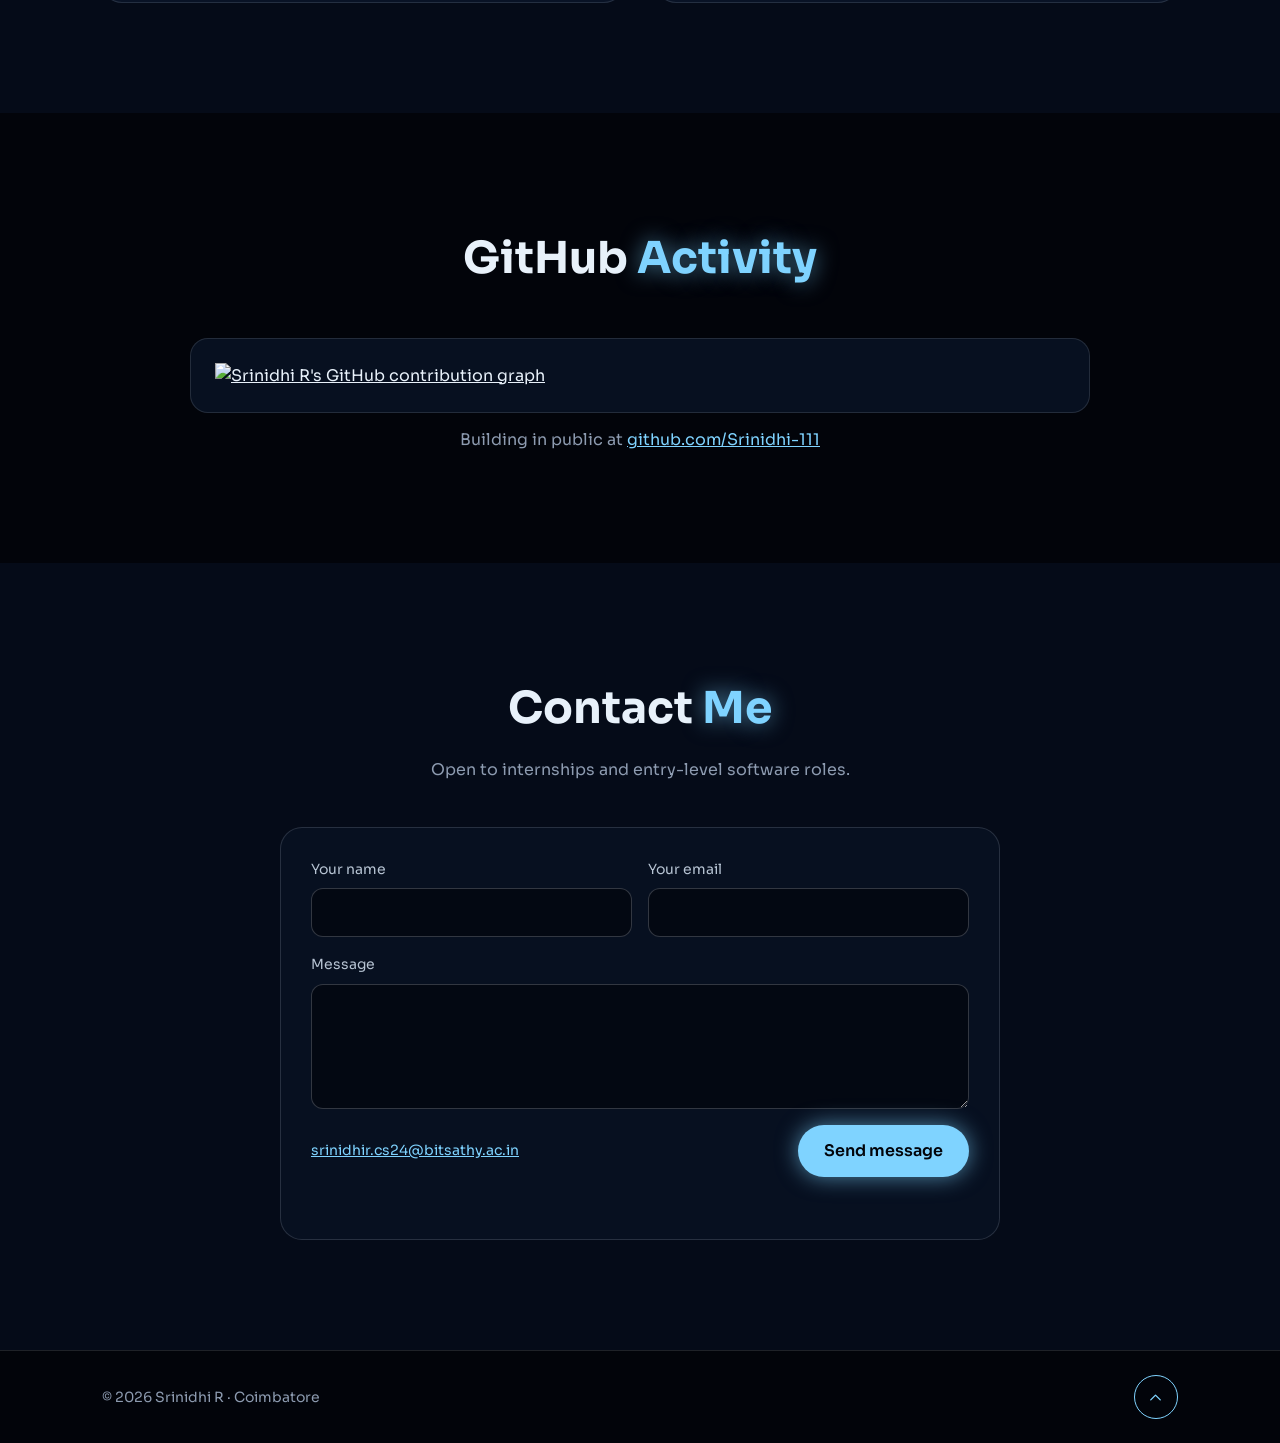
==== commit 40306d62: "Add real project screenshots" ====
--- a/index.html
+++ b/index.html
@@ -93,11 +93,11 @@
             </div>
             <div class="highlight">
               <strong>7th</strong>
-              <span>HACKCACHE'26, national, built solo</span>
+              <span>HACKCACHE'26, national-level hackathon</span>
             </div>
             <div class="highlight">
-              <strong>Diamond</strong>
-              <span>tier, Guidewire DEVTrails 2026</span>
+              <strong>21st</strong>
+              <span>of ~2,000 teams, Guidewire DEVTrails 2026</span>
             </div>
           </div>
         </div>
@@ -136,7 +136,7 @@
             <li class="reveal">
               <p class="when">OCT 2026</p>
               <h4>7th place, HACKCACHE'26</h4>
-              <p>Built Jawabdehi solo in about 24 hours at a national-level online hackathon.</p>
+              <p>Built Jawabdehi at a national-level online hackathon.</p>
             </li>
             <li class="reveal">
               <p class="when">2026</p>
@@ -145,8 +145,8 @@
             </li>
             <li class="reveal">
               <p class="when">2026</p>
-              <h4>Diamond tier, Guidewire DEVTrails</h4>
-              <p>StreetGuard with Team Code4ce, roughly the top 15% of about 1,800 teams.</p>
+              <h4>21st place, Guidewire DEVTrails 2026</h4>
+              <p>StreetGuard with Team Code4ce, out of around 1,800 to 2,000 teams. Reached the Diamond tier.</p>
             </li>
             <li class="reveal">
               <p class="when">2025</p>
@@ -204,7 +204,7 @@
         <!-- To use a real screenshot, replace the file in images/ with the same name -->
         <article class="project reveal">
           <div class="shot">
-            <img src="images/session-replay.svg" alt="UX Session Replay Analytics dashboard" loading="lazy">
+            <img src="images/session-replay.jpg" alt="UX Session Replay Analytics dashboard" loading="lazy">
             <span class="badge">PATENT FILED · LIVE</span>
             <div class="shot-links">
               <a href="https://ux-session-replay-analytics.vercel.app" target="_blank" rel="noopener">Live ↗</a>
@@ -220,9 +220,10 @@
 
         <article class="project reveal">
           <div class="shot">
-            <img src="images/jawabdehi.svg" alt="Jawabdehi complaint record" loading="lazy">
-            <span class="badge">7TH · HACKCACHE'26 · SOLO</span>
+            <img src="images/jawabdehi.jpg" alt="Jawabdehi complaint record" loading="lazy">
+            <span class="badge">7TH · HACKCACHE'26</span>
             <div class="shot-links">
+              <a href="https://jawabdehi-eosin.vercel.app/" target="_blank" rel="noopener">Live ↗</a>
               <a href="https://github.com/Srinidhi-111/HACKCACHE-26" target="_blank" rel="noopener">Code ↗</a>
             </div>
           </div>
@@ -235,8 +236,8 @@
 
         <article class="project reveal">
           <div class="shot">
-            <img src="images/streetguard.svg" alt="StreetGuard worker dashboard" loading="lazy">
-            <span class="badge">DIAMOND TIER · DEVTRAILS</span>
+            <img src="images/streetguard.jpg" alt="StreetGuard worker dashboard" loading="lazy">
+            <span class="badge">21ST · GUIDEWIRE DEVTRAILS</span>
             <div class="shot-links">
               <a href="https://github.com/Srinidhi-111/streetguard" target="_blank" rel="noopener">Code ↗</a>
               <a href="https://docs.google.com/presentation/d/1v2v14qv_H5xEEdcNhWL0Ht9p7J6llaco/edit?usp=sharing&amp;ouid=118022404412997280067&amp;rtpof=true&amp;sd=true" target="_blank" rel="noopener">Pitch deck ↗</a>
@@ -251,7 +252,7 @@
 
         <article class="project reveal">
           <div class="shot">
-            <img src="images/meiyaa.svg" alt="Meiyaa message check" loading="lazy">
+            <img src="images/meiyaa.jpg" alt="Meiyaa message check" loading="lazy">
             <span class="badge">OPENHACK26</span>
             <div class="shot-links">
               <a href="https://github.com/Srinidhi-111/OpenHack26" target="_blank" rel="noopener">Code ↗</a>
--- a/css/style.css
+++ b/css/style.css
@@ -491,7 +491,7 @@
 .project:hover { border-color: var(--accent); box-shadow: 0 0 30px rgba(127, 211, 255, 0.2); transform: translateY(-4px); }
 
 .shot { position: relative; aspect-ratio: 16 / 9; overflow: hidden; background: #081426; }
-.shot img { width: 100%; height: 100%; object-fit: cover; transition: transform 0.6s; }
+.shot img { width: 100%; height: 100%; object-fit: cover; object-position: top center; transition: transform 0.6s; }
 .project:hover .shot img { transform: scale(1.05); }
 
 .badge {
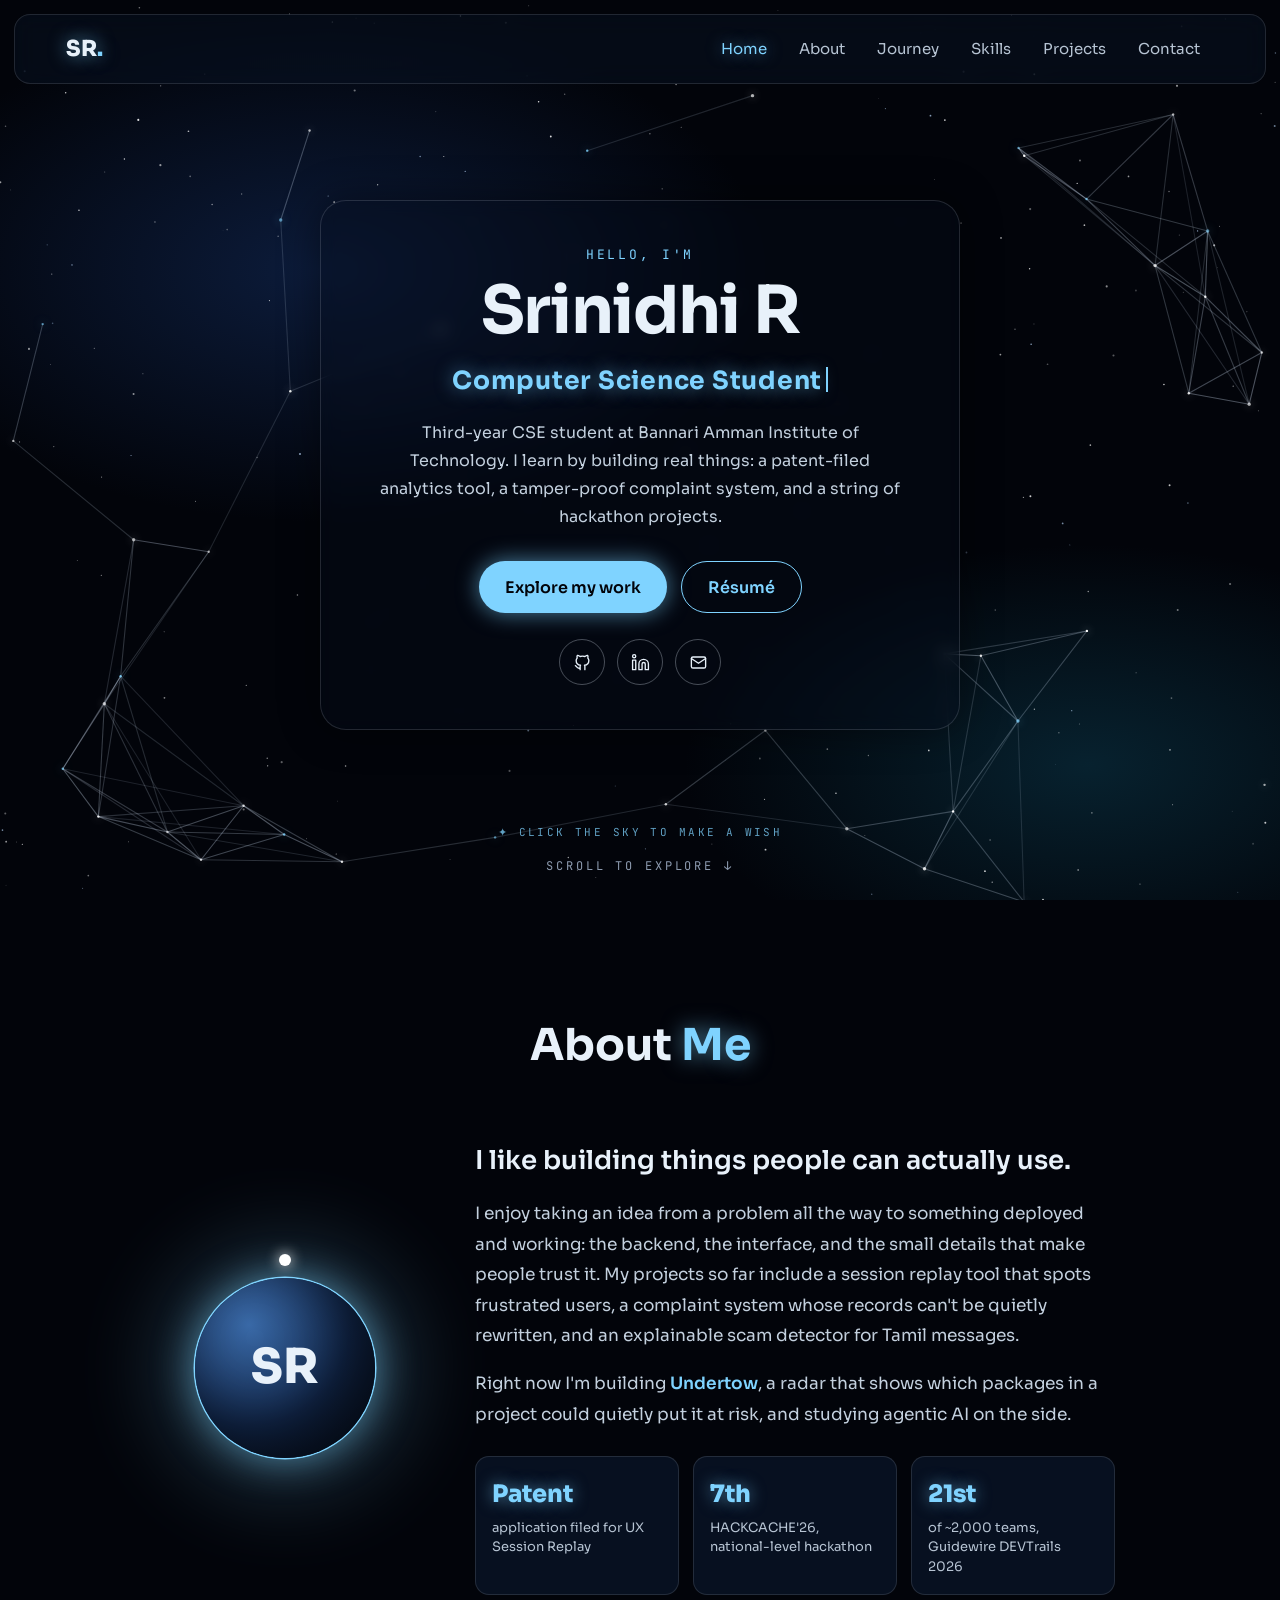
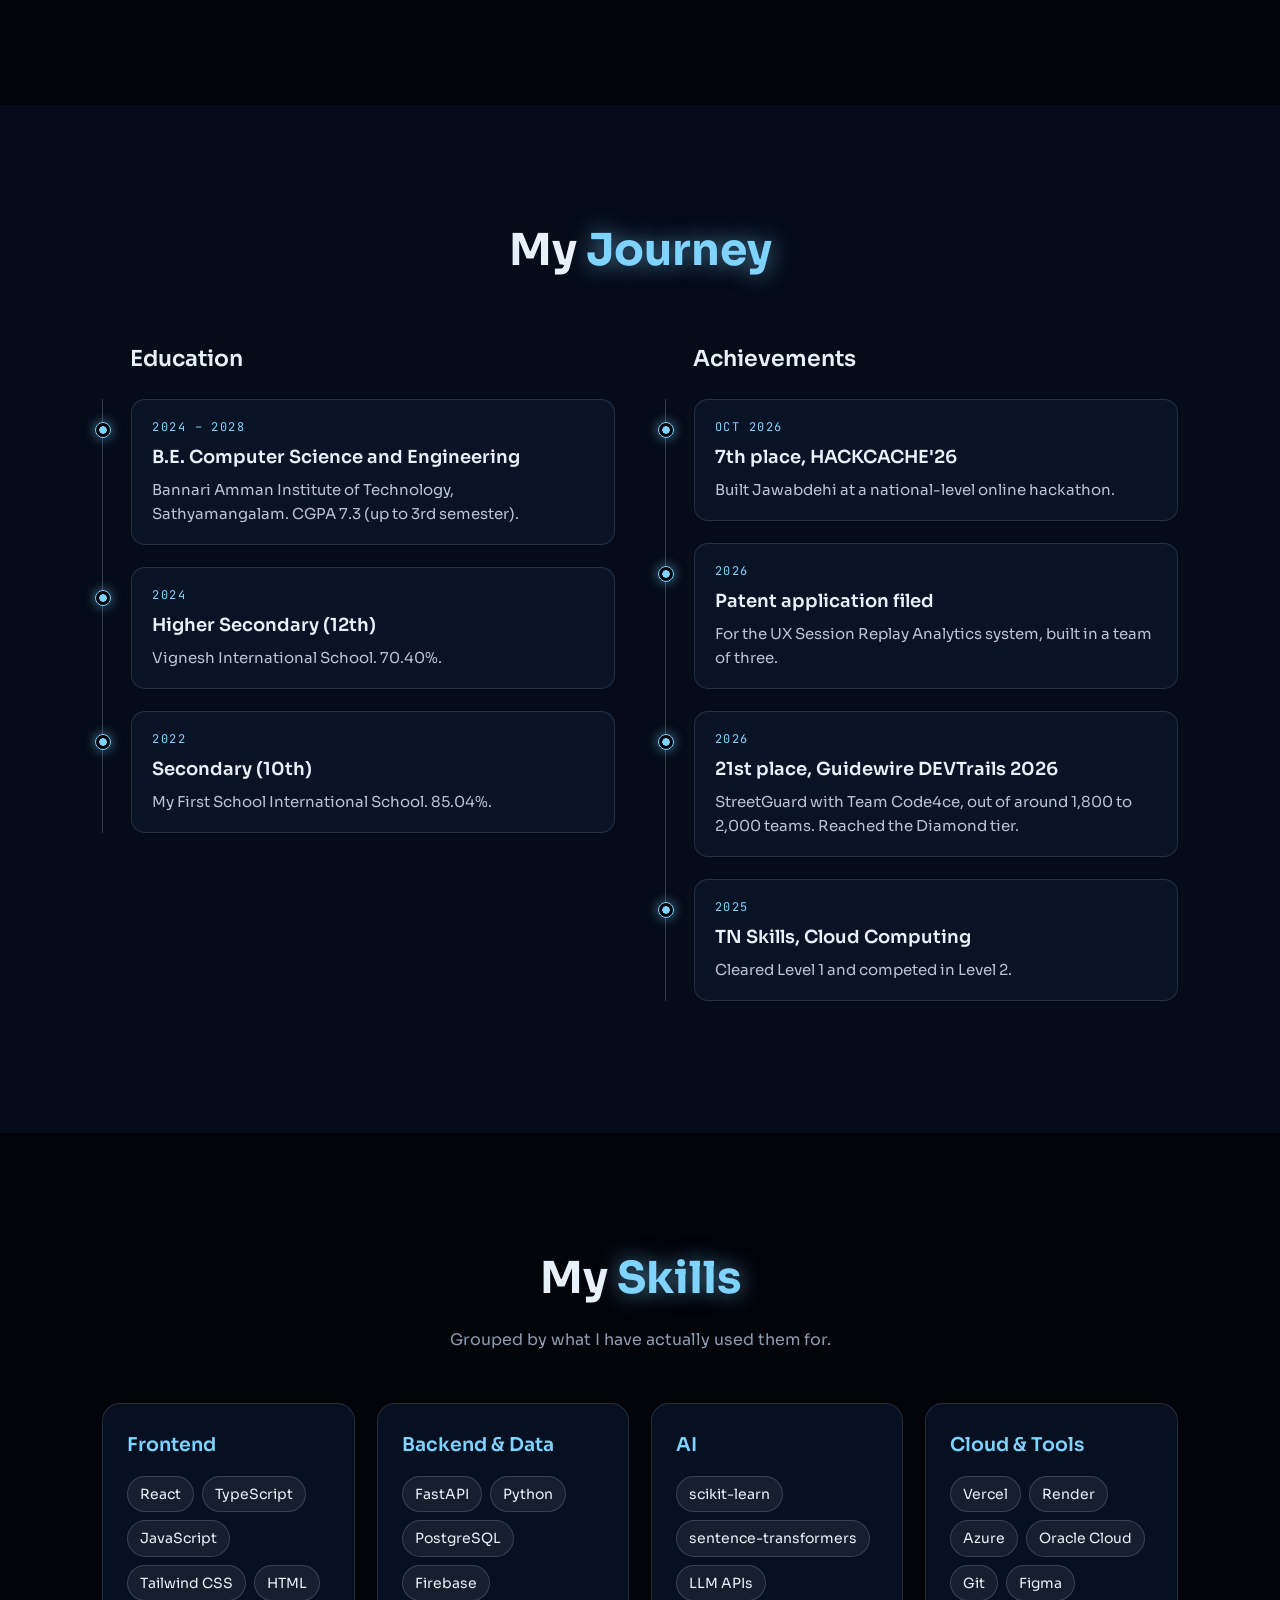
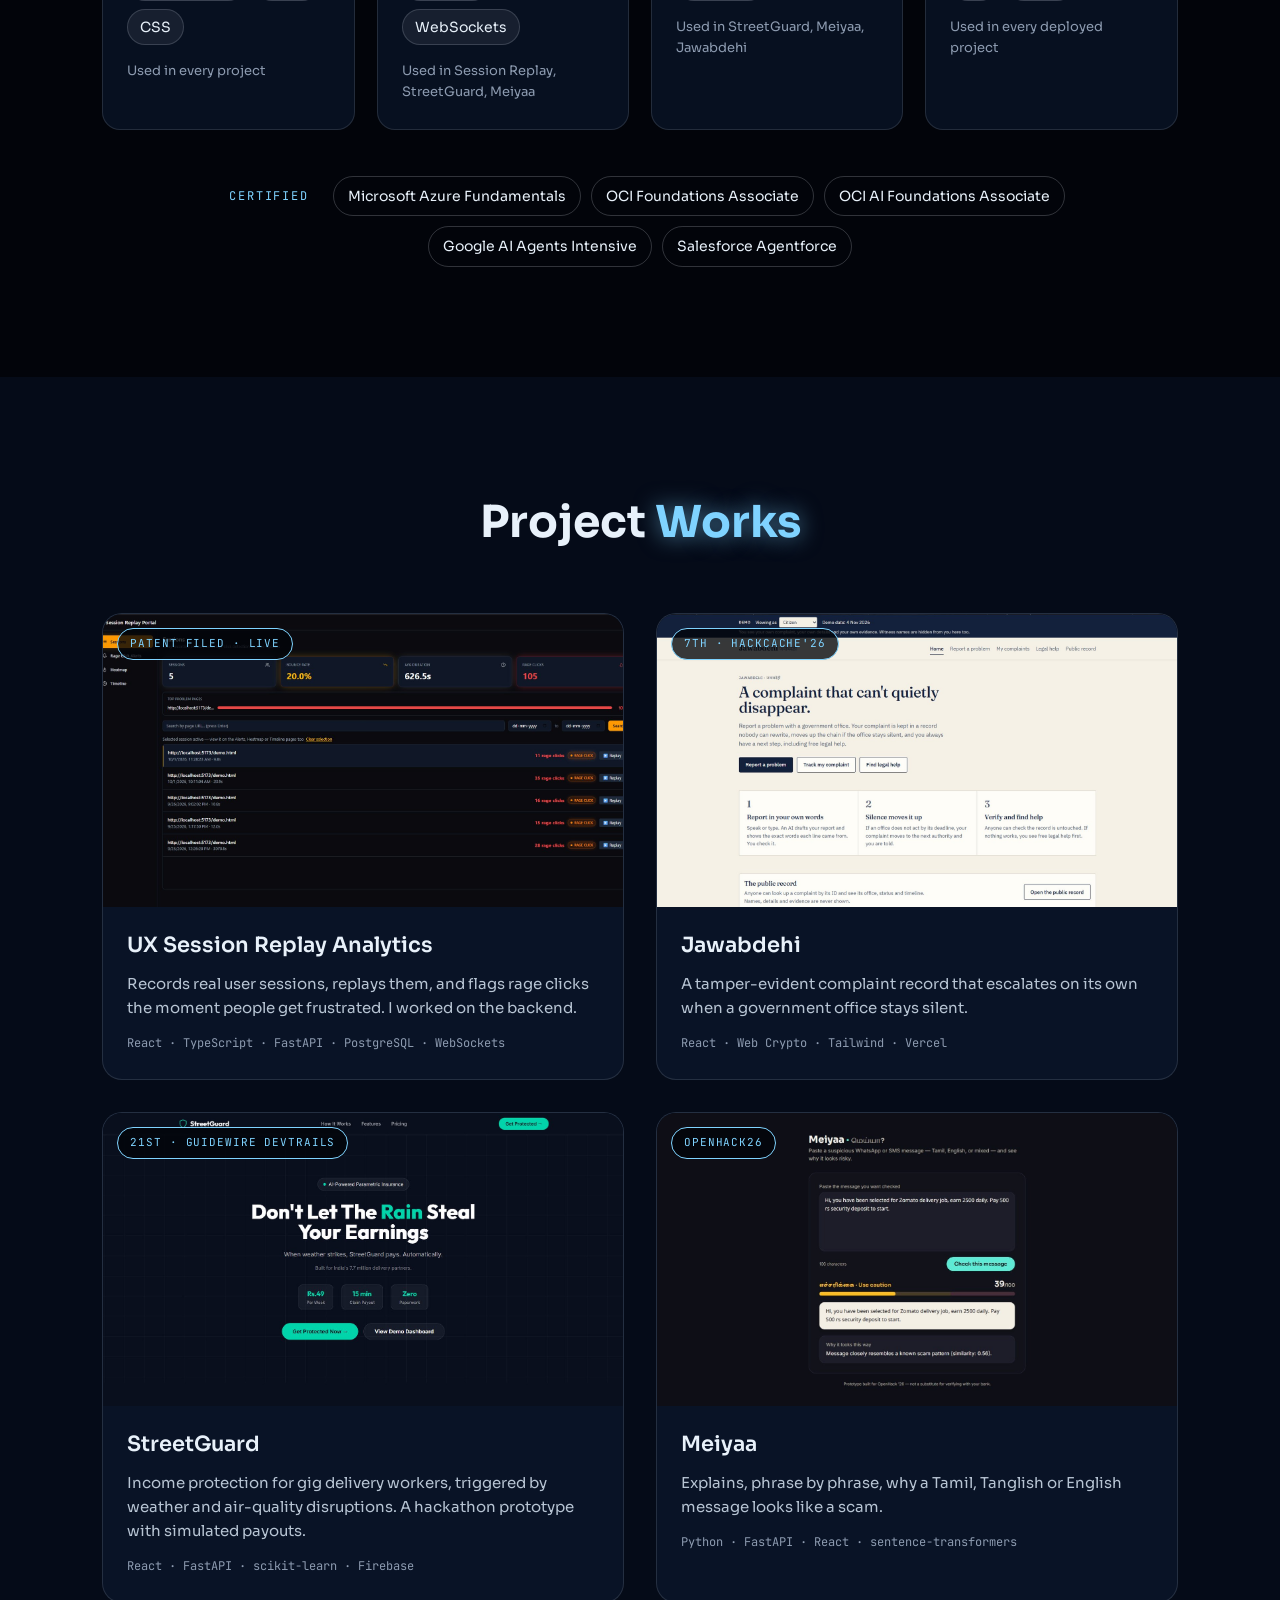
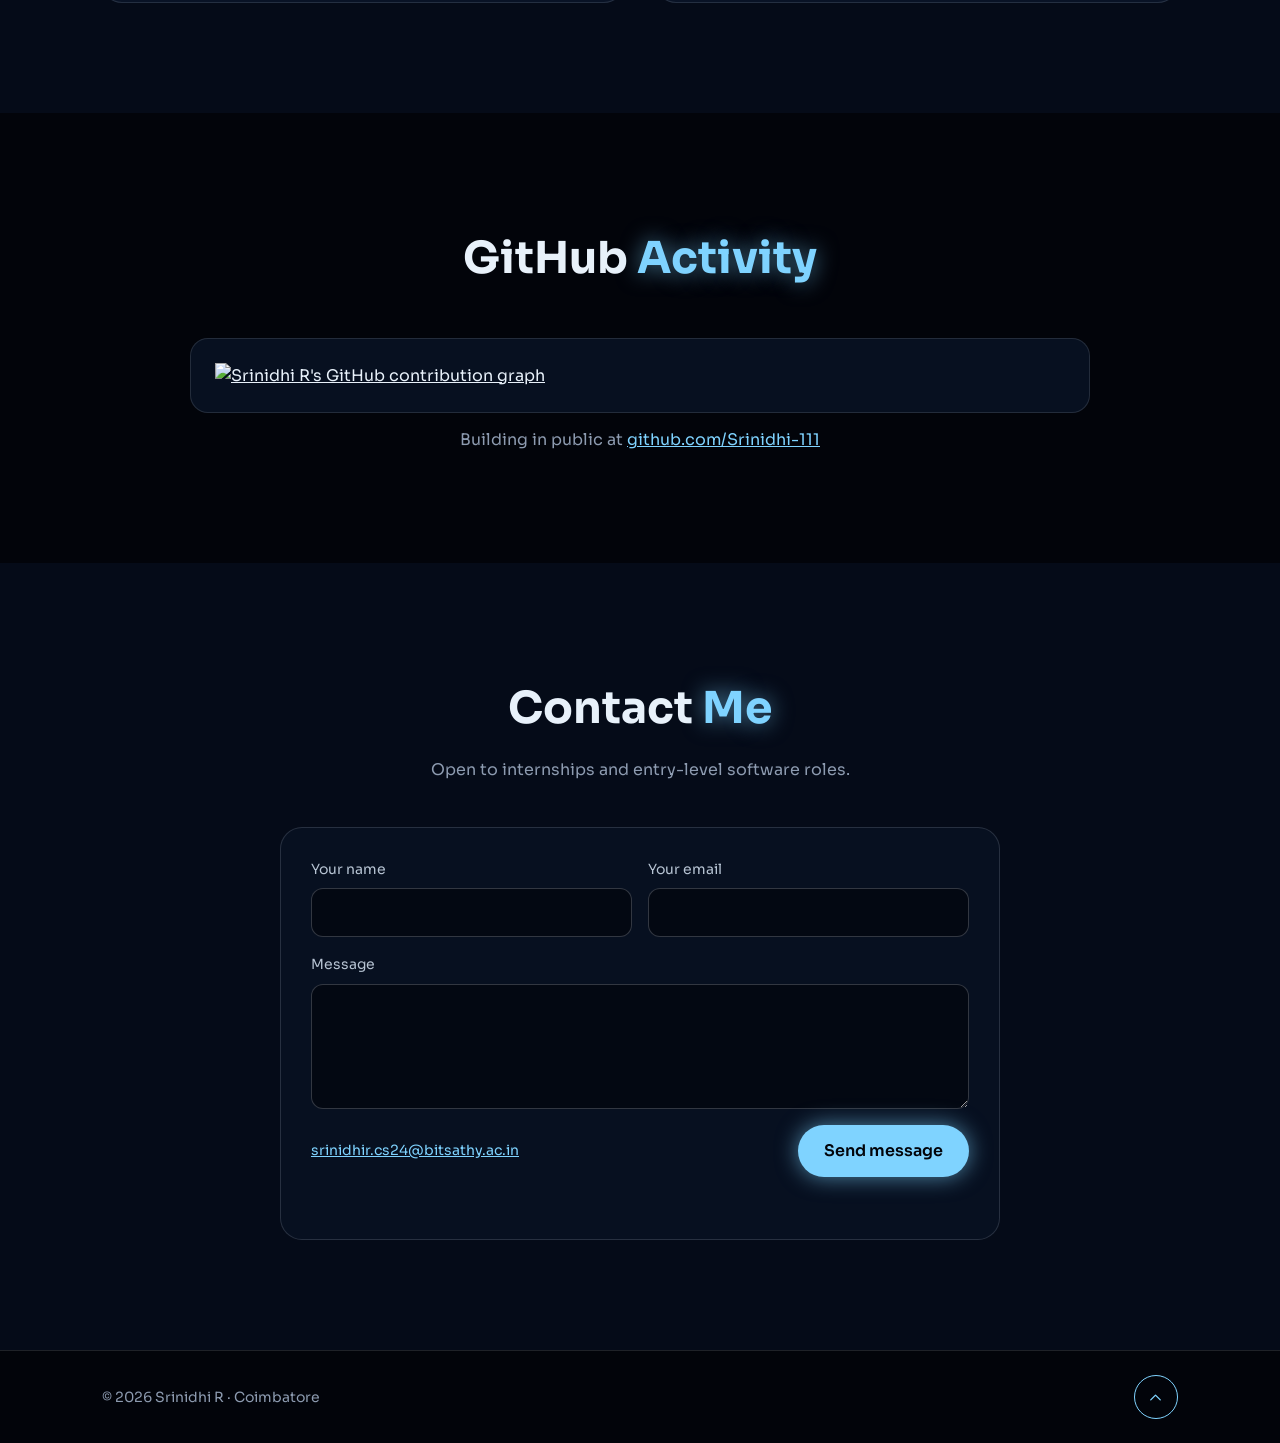
==== commit 93cd3e6a: "added a demo" ====
--- a/index.html
+++ b/index.html
@@ -239,6 +239,7 @@
             <img src="images/streetguard.jpg" alt="StreetGuard worker dashboard" loading="lazy">
             <span class="badge">21ST · GUIDEWIRE DEVTRAILS</span>
             <div class="shot-links">
+              <a href="streetguard/" target="_blank" rel="noopener">Live ↗</a>
               <a href="https://github.com/Srinidhi-111/streetguard" target="_blank" rel="noopener">Code ↗</a>
               <a href="https://docs.google.com/presentation/d/1v2v14qv_H5xEEdcNhWL0Ht9p7J6llaco/edit?usp=sharing&amp;ouid=118022404412997280067&amp;rtpof=true&amp;sd=true" target="_blank" rel="noopener">Pitch deck ↗</a>
             </div>
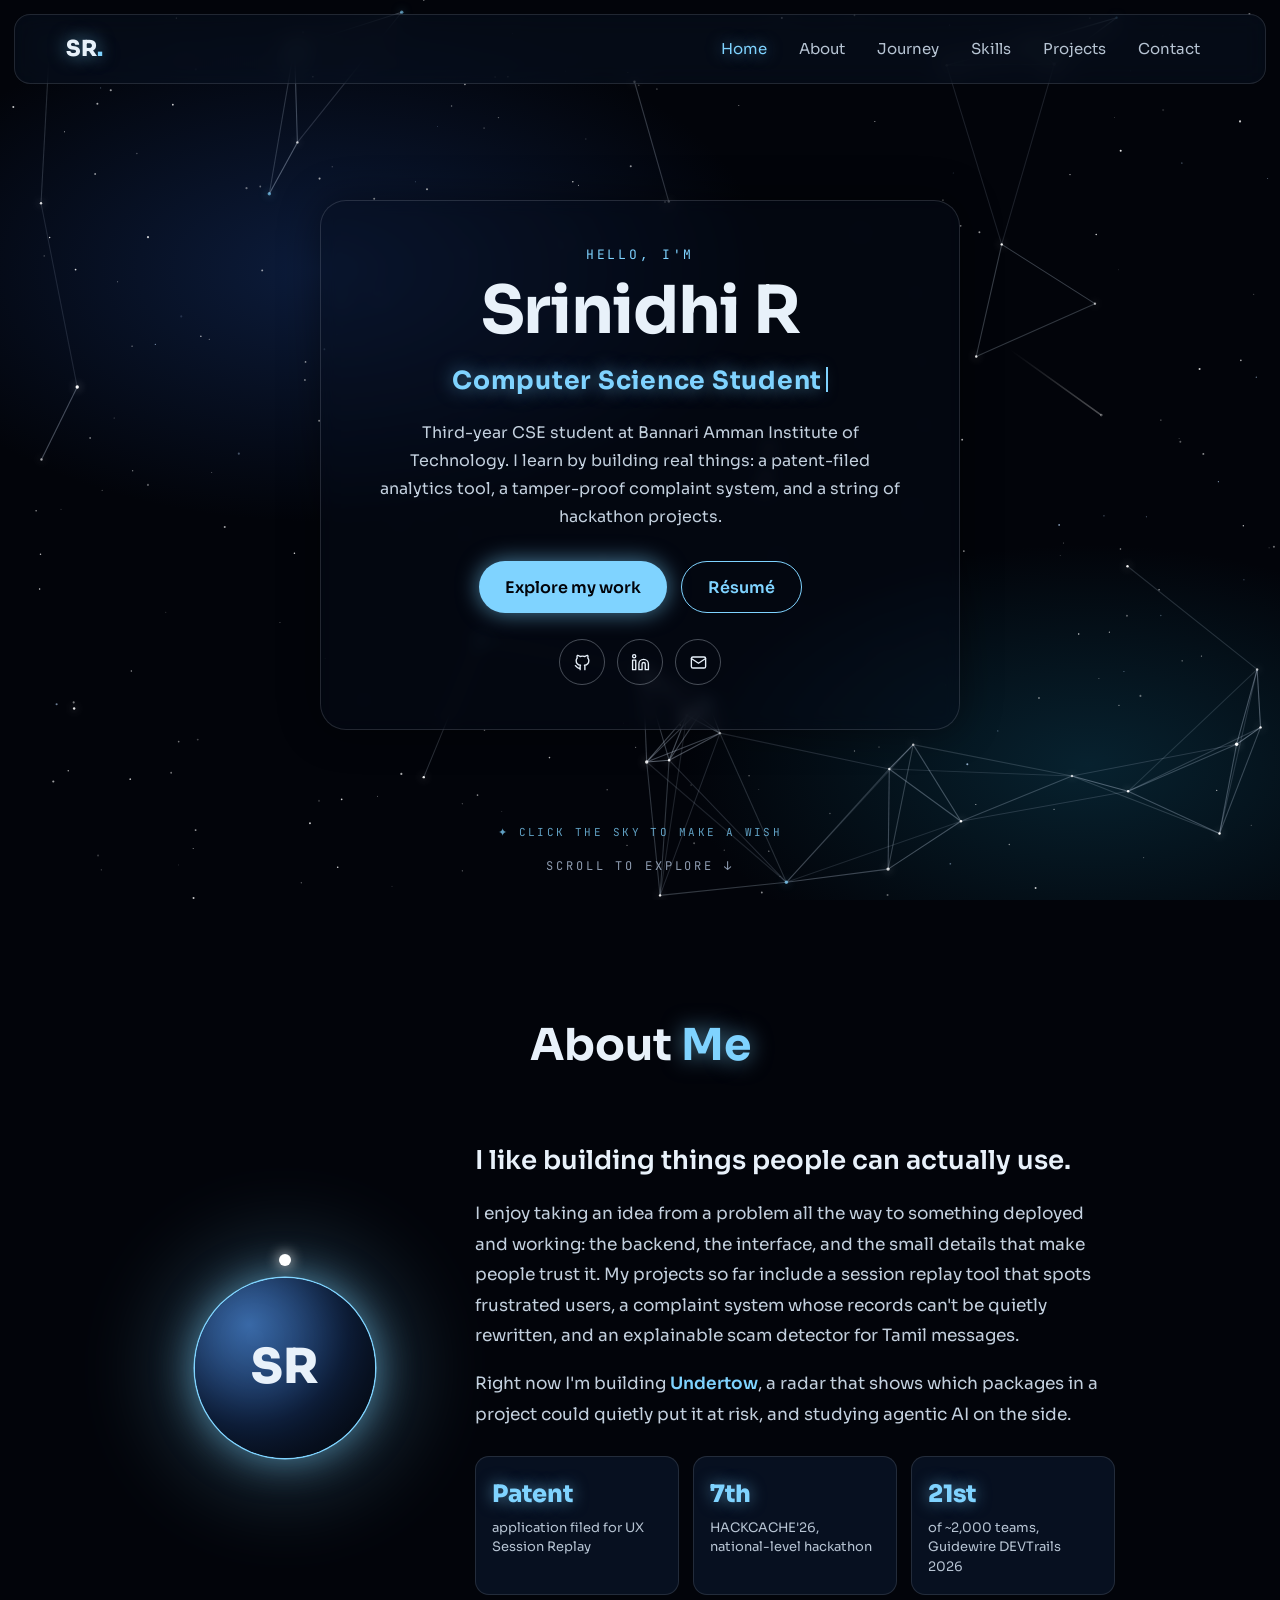
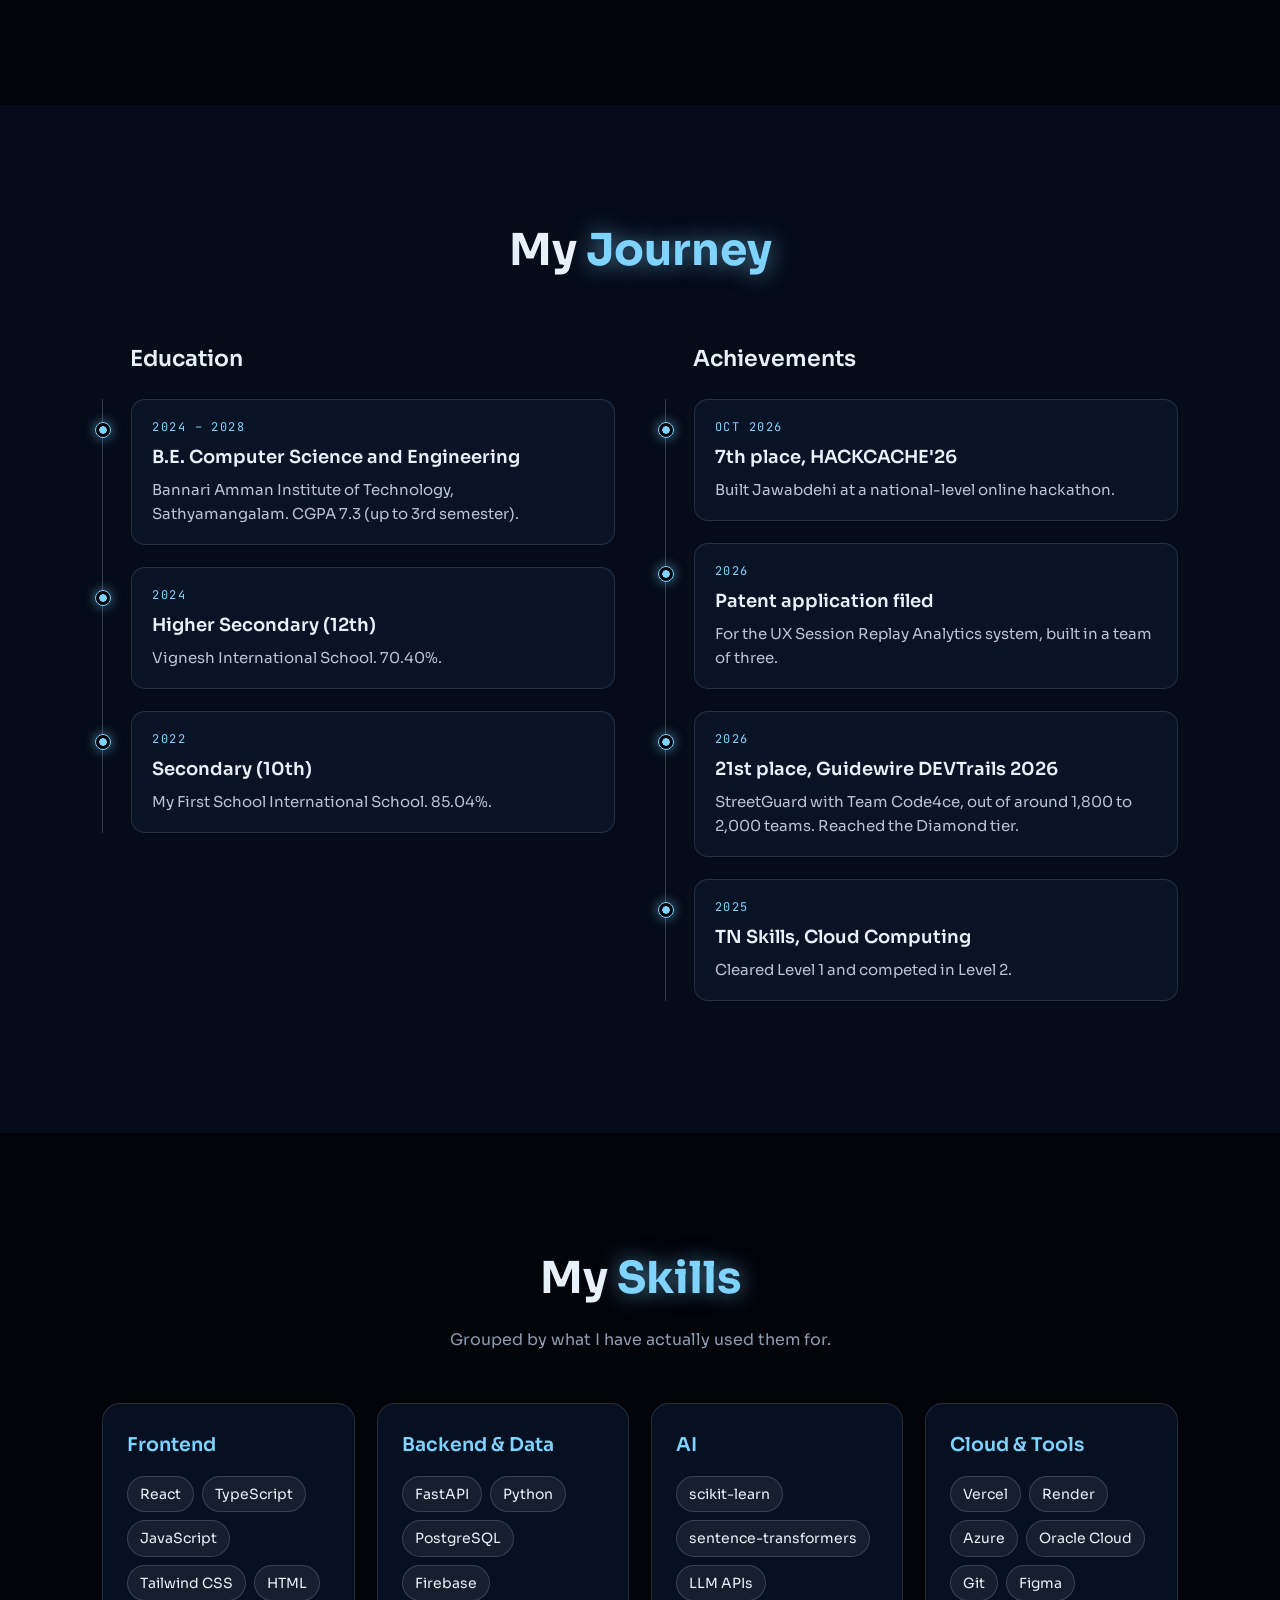
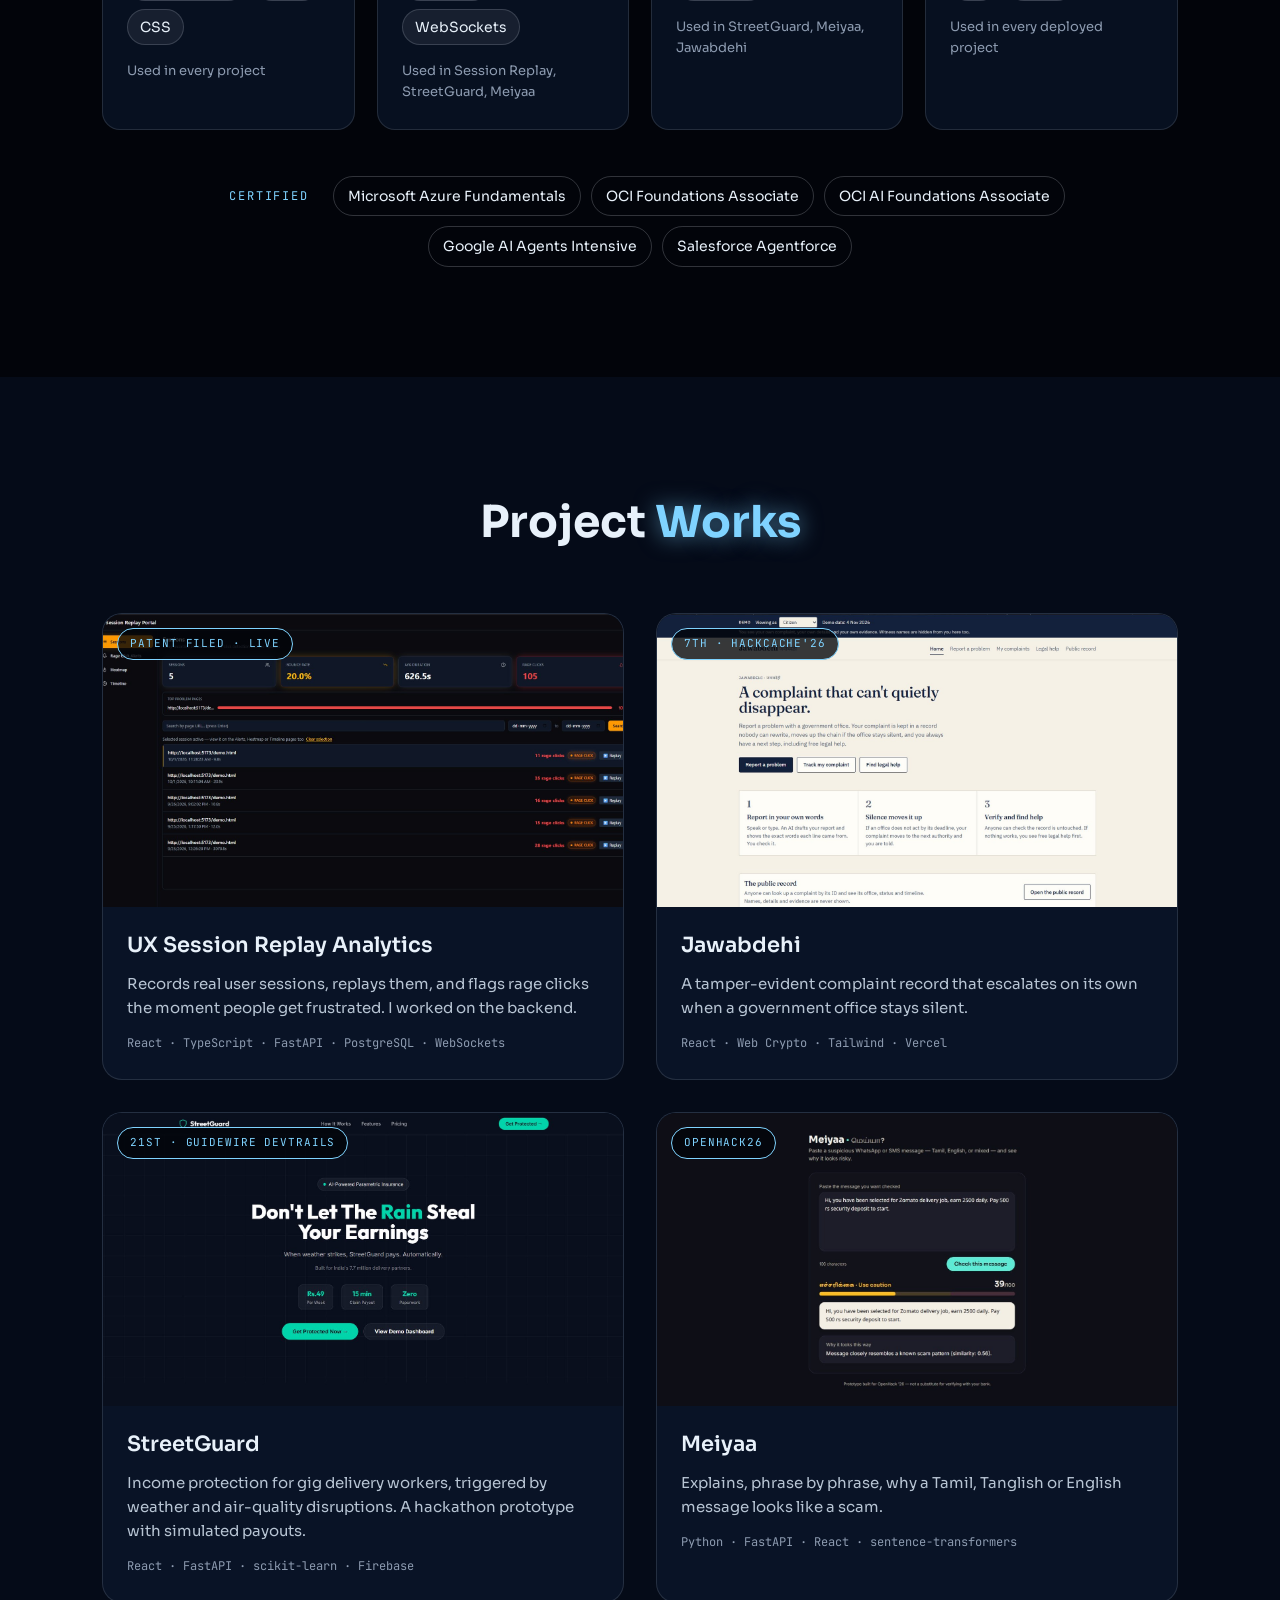
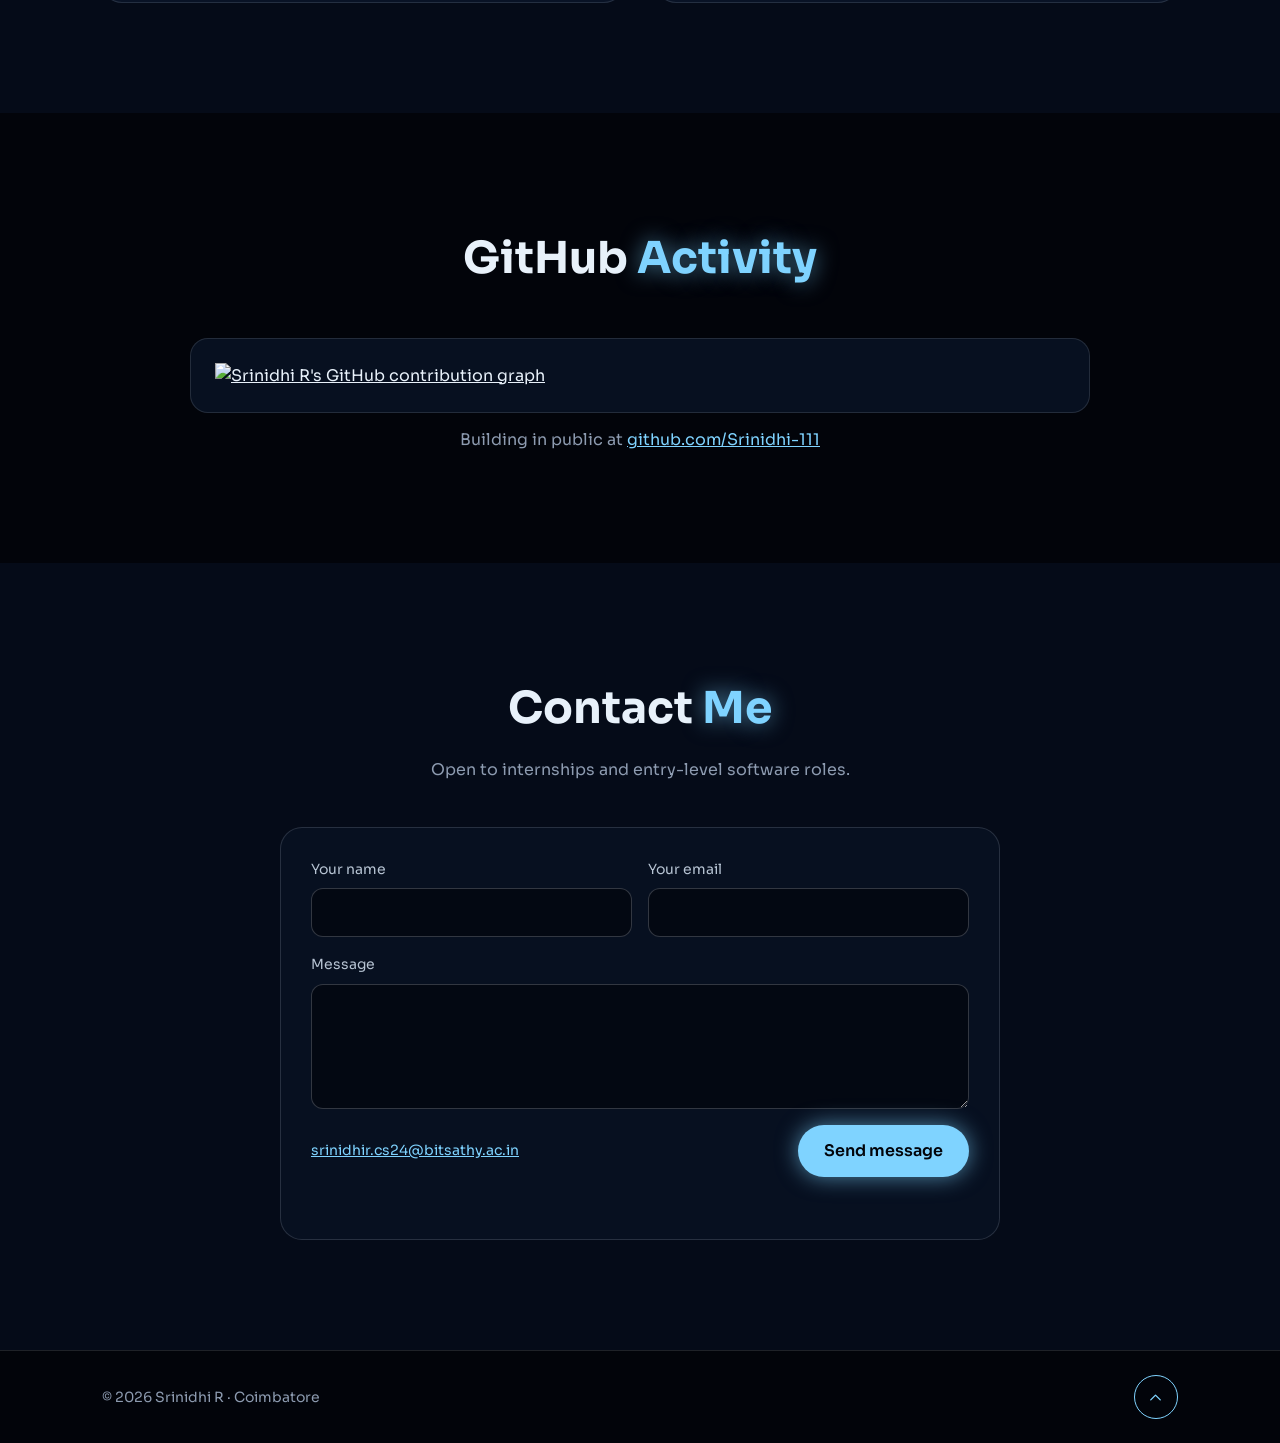
==== commit 347bc0f0: "made changes to the portfolio" ====
--- a/index.html
+++ b/index.html
@@ -239,7 +239,7 @@
             <img src="images/streetguard.jpg" alt="StreetGuard worker dashboard" loading="lazy">
             <span class="badge">21ST · GUIDEWIRE DEVTRAILS</span>
             <div class="shot-links">
-              <a href="streetguard/" target="_blank" rel="noopener">Live ↗</a>
+              <a href="streetguard-demo/" target="_blank" rel="noopener">Live ↗</a>
               <a href="https://github.com/Srinidhi-111/streetguard" target="_blank" rel="noopener">Code ↗</a>
               <a href="https://docs.google.com/presentation/d/1v2v14qv_H5xEEdcNhWL0Ht9p7J6llaco/edit?usp=sharing&amp;ouid=118022404412997280067&amp;rtpof=true&amp;sd=true" target="_blank" rel="noopener">Pitch deck ↗</a>
             </div>
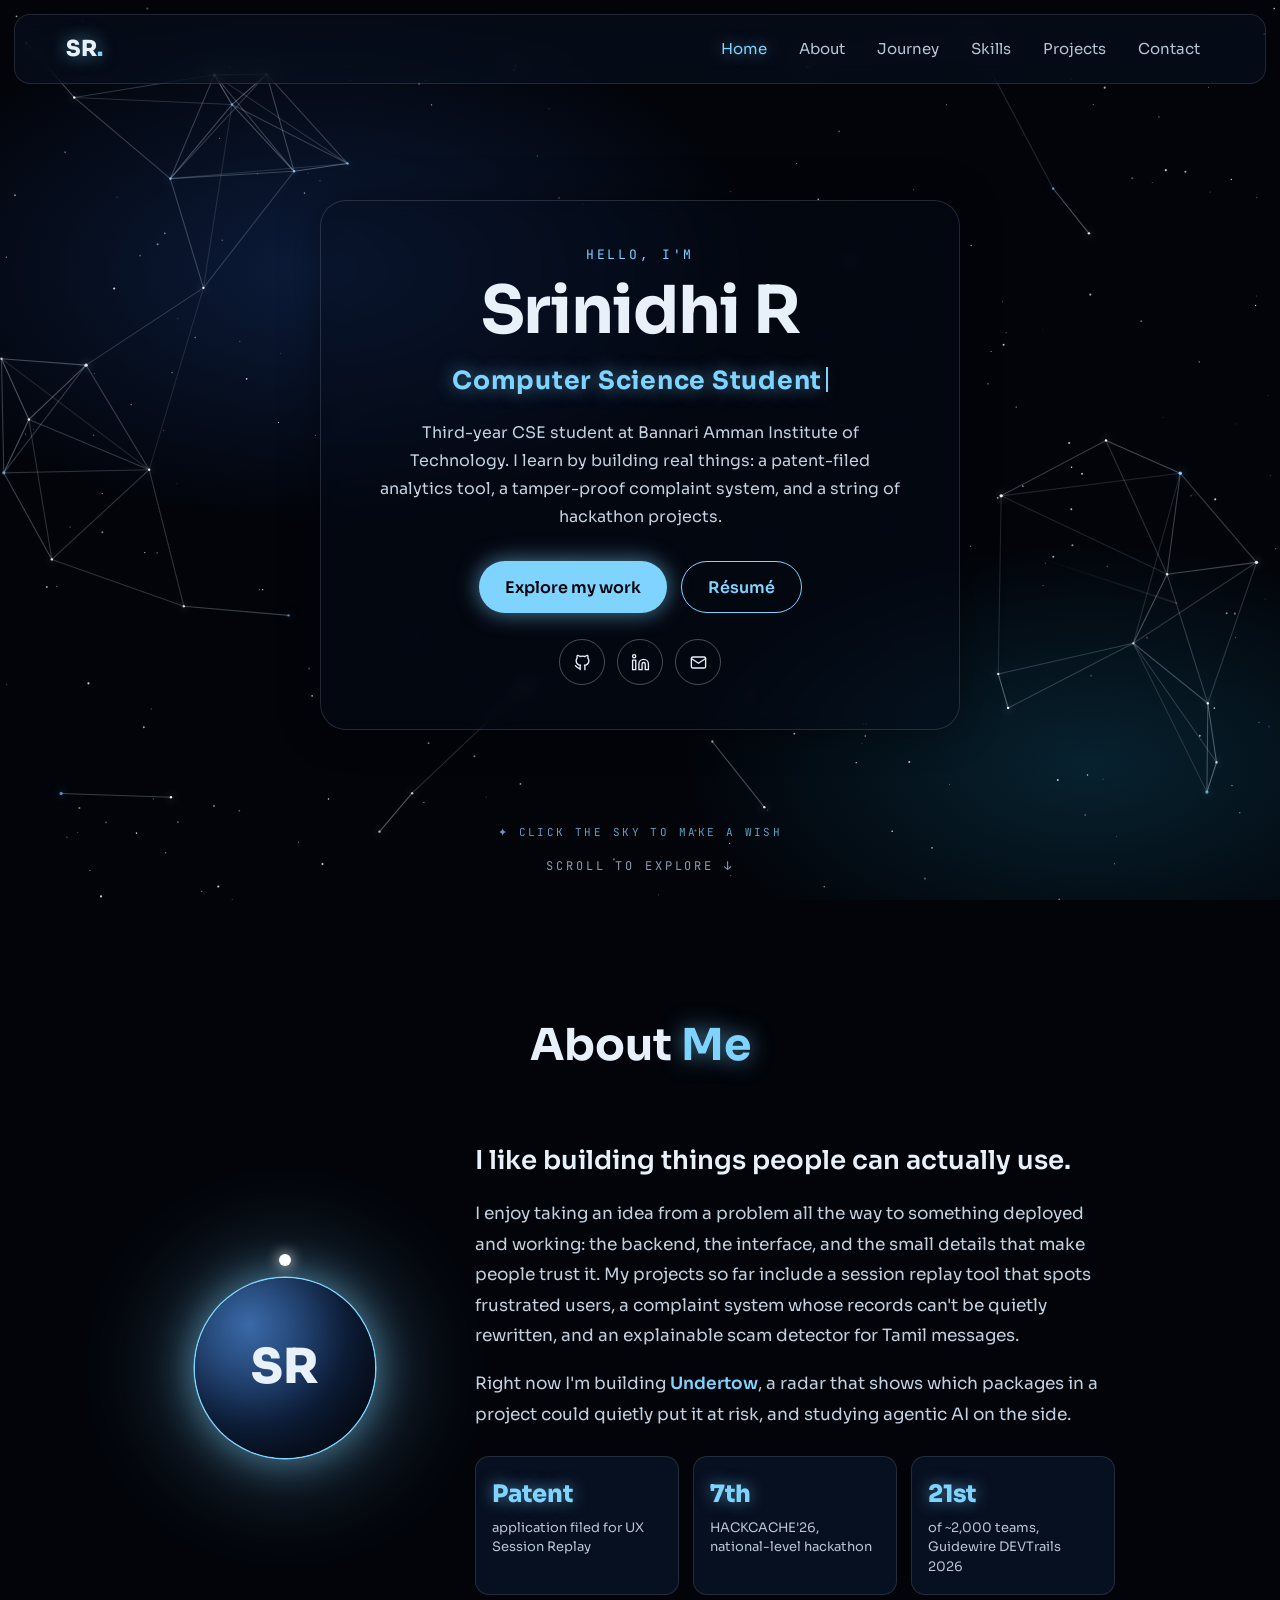
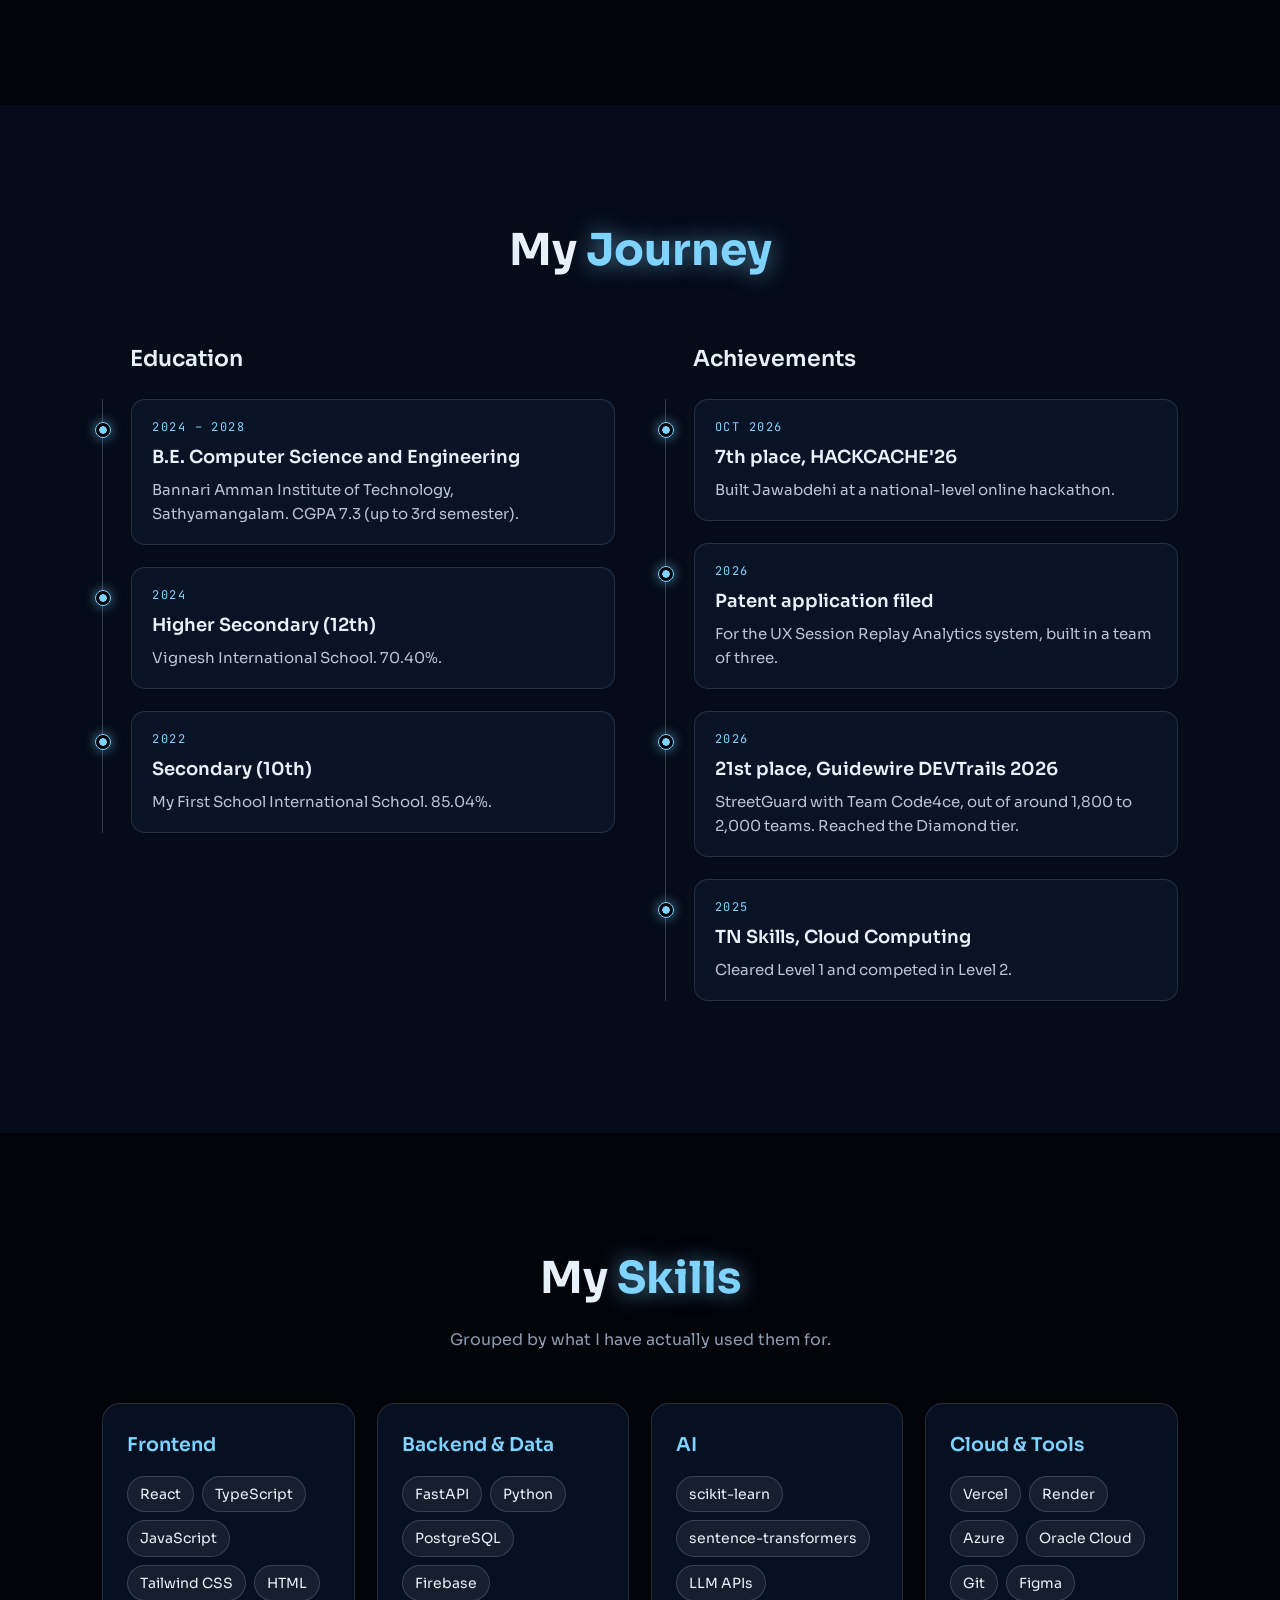
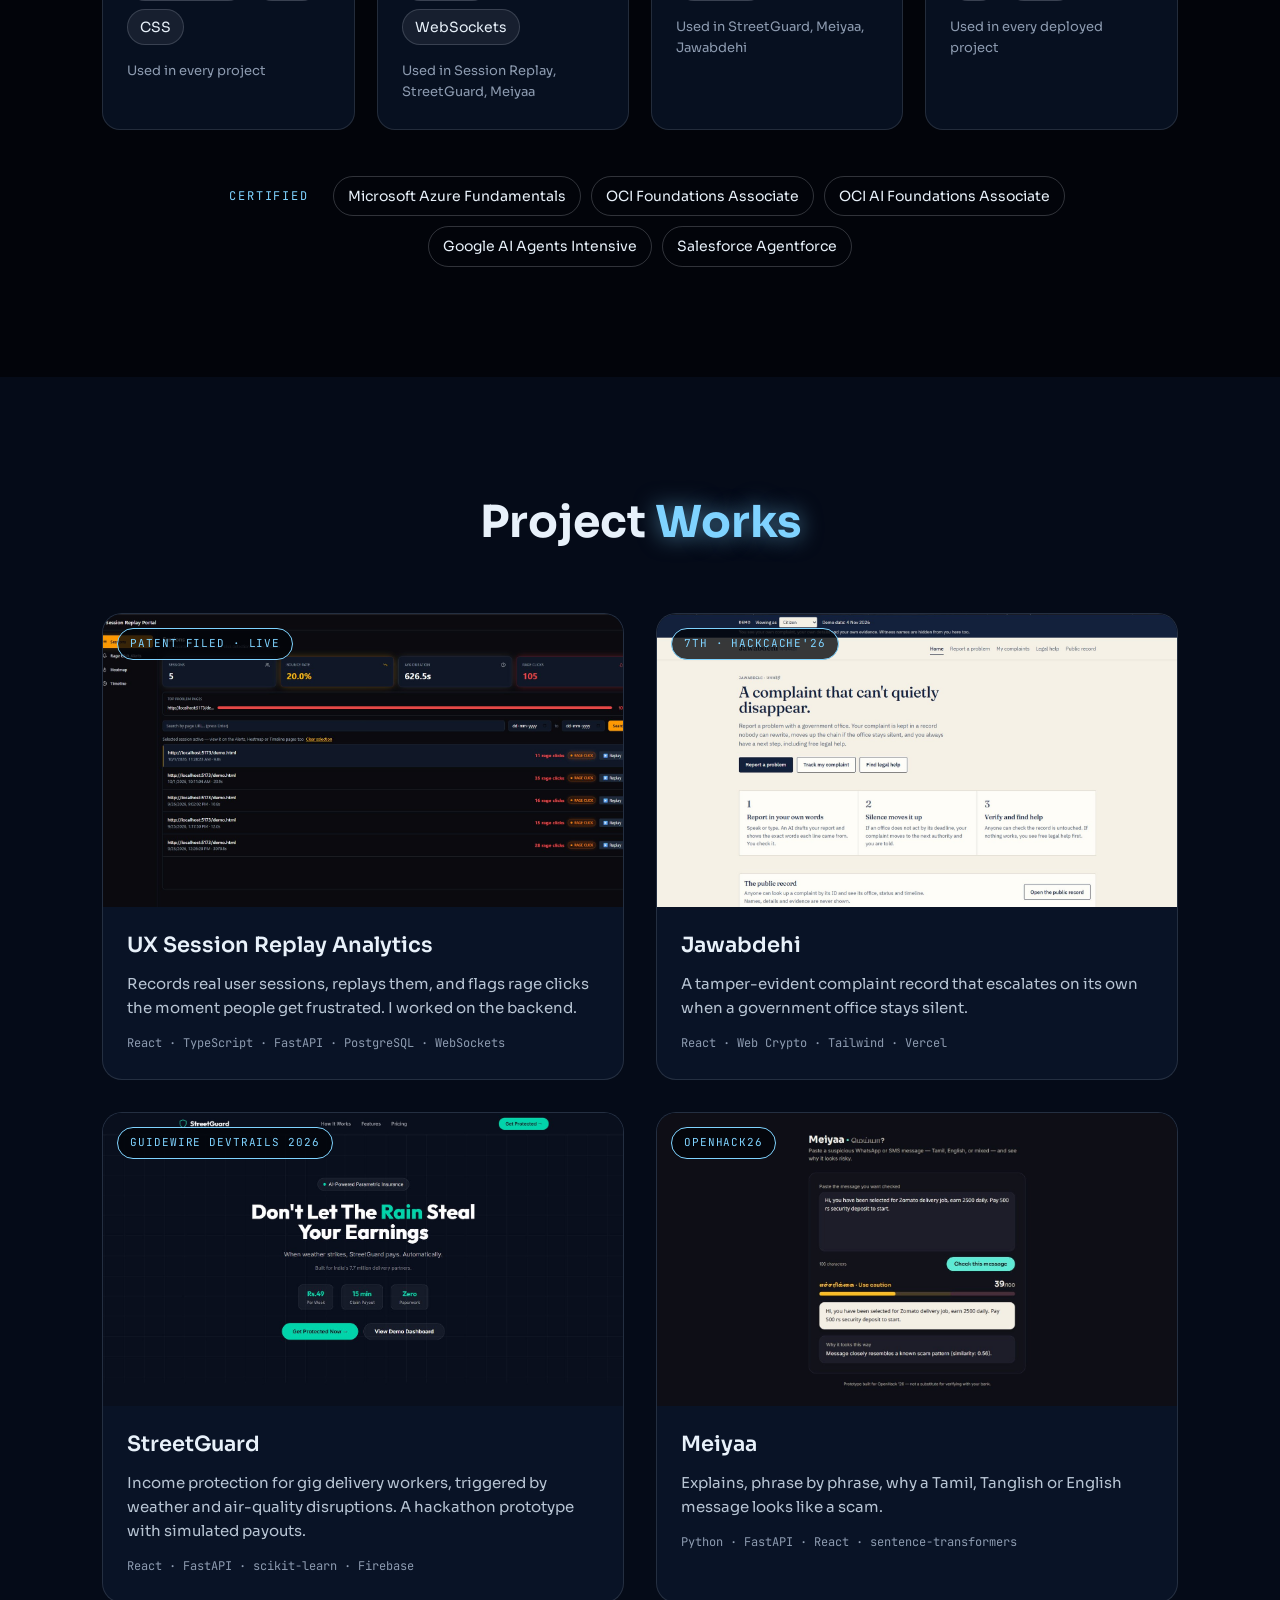
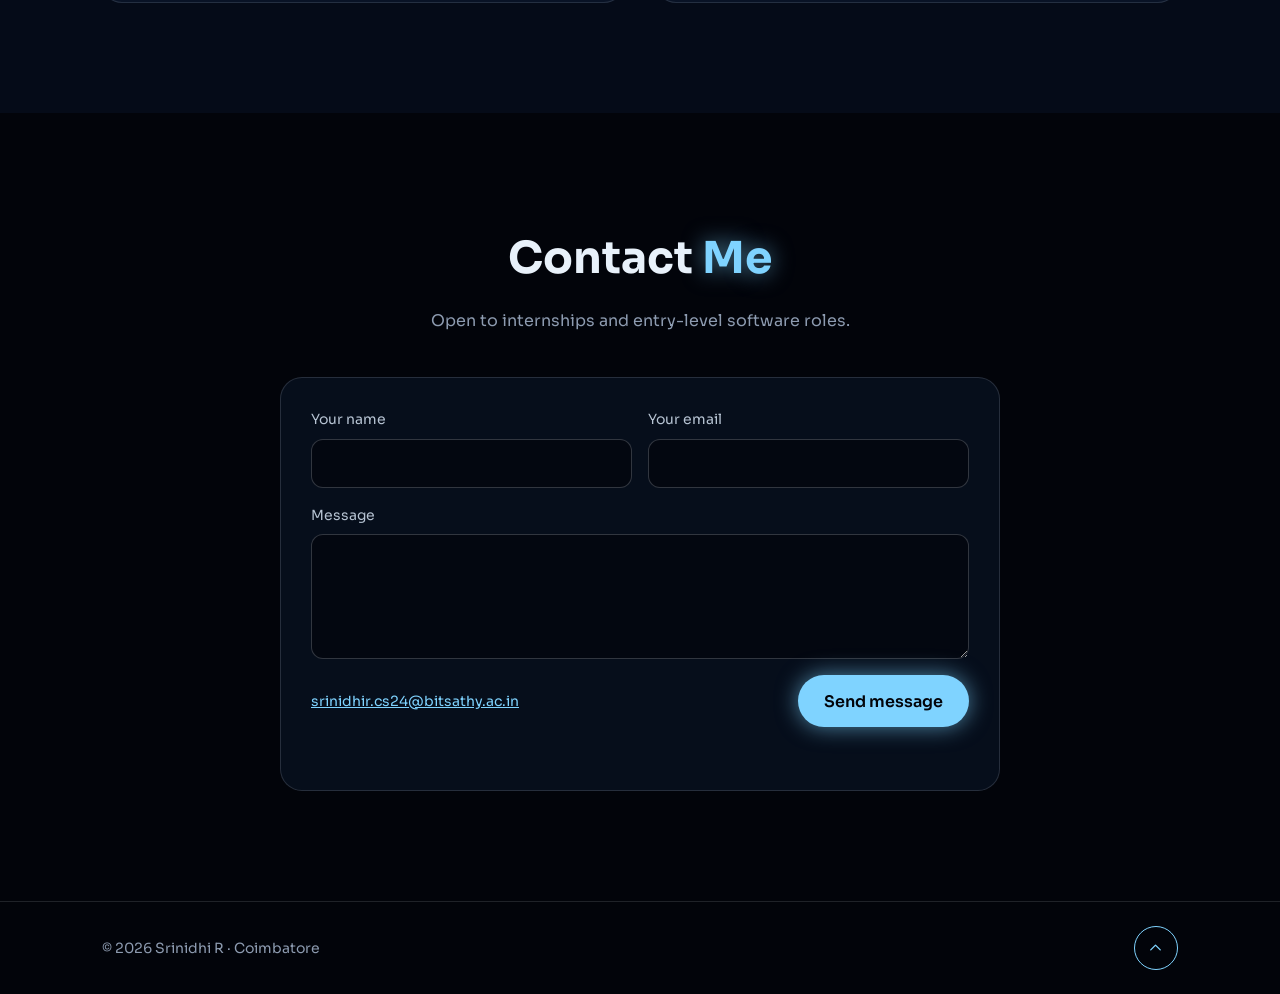
==== commit 3c0358d5: "updated the portfolio" ====
--- a/index.html
+++ b/index.html
@@ -237,7 +237,7 @@
         <article class="project reveal">
           <div class="shot">
             <img src="images/streetguard.jpg" alt="StreetGuard worker dashboard" loading="lazy">
-            <span class="badge">21ST · GUIDEWIRE DEVTRAILS</span>
+            <span class="badge">GUIDEWIRE DEVTRAILS 2026</span>
             <div class="shot-links">
               <a href="streetguard-demo/" target="_blank" rel="noopener">Live ↗</a>
               <a href="https://github.com/Srinidhi-111/streetguard" target="_blank" rel="noopener">Code ↗</a>
@@ -268,18 +268,8 @@
       </div>
     </section>
 
-    <!-- ===================== GITHUB ===================== -->
-    <section class="section" id="github">
-      <h2 class="heading reveal">GitHub <span>Activity</span></h2>
-      <a class="gh-chart reveal" href="https://github.com/Srinidhi-111" target="_blank" rel="noopener">
-        <!-- Live contribution graph from a free public service -->
-        <img src="https://ghchart.rshah.org/7FD3FF/Srinidhi-111" alt="Srinidhi R's GitHub contribution graph" loading="lazy">
-      </a>
-      <p class="sub reveal">Building in public at <a href="https://github.com/Srinidhi-111" target="_blank" rel="noopener">github.com/Srinidhi-111</a></p>
-    </section>
-
     <!-- ===================== CONTACT ===================== -->
-    <section class="section section-alt" id="contact">
+    <section class="section" id="contact">
       <h2 class="heading reveal">Contact <span>Me</span></h2>
       <p class="sub reveal">Open to internships and entry-level software roles.</p>
 
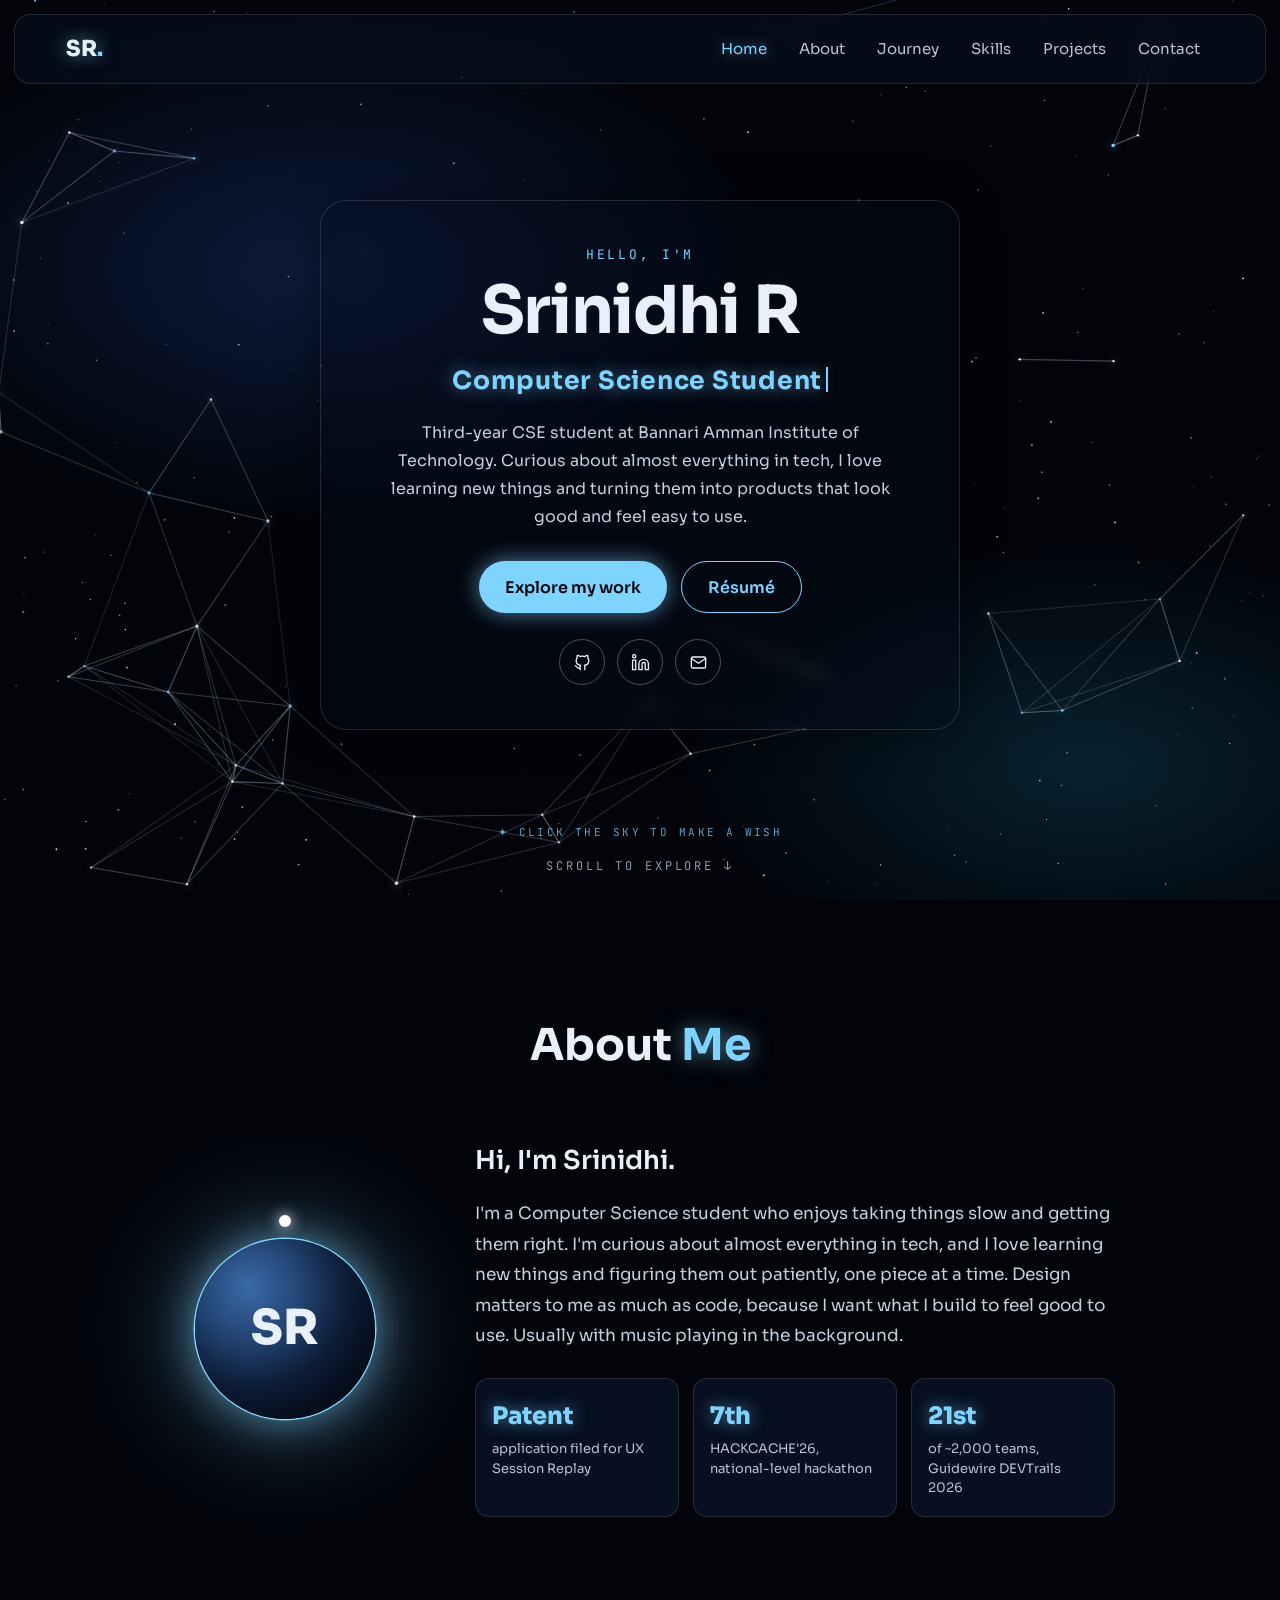
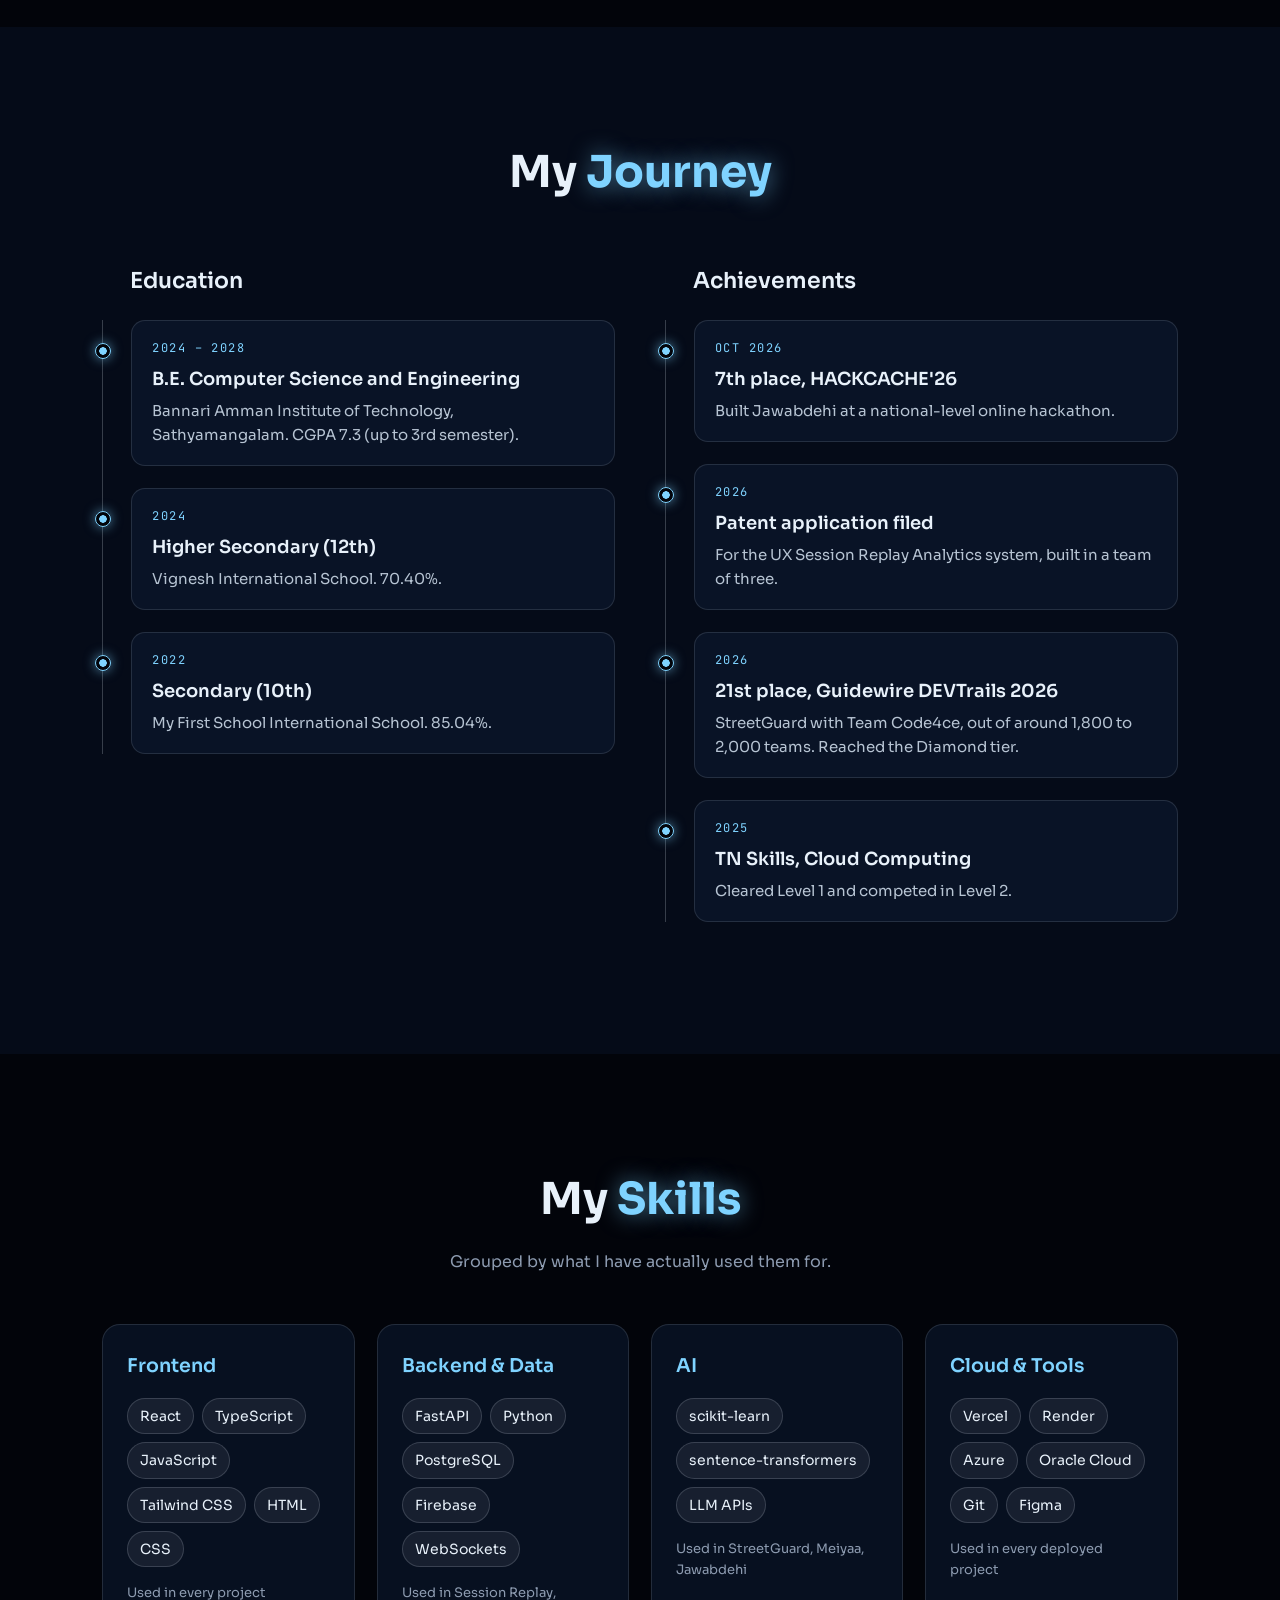
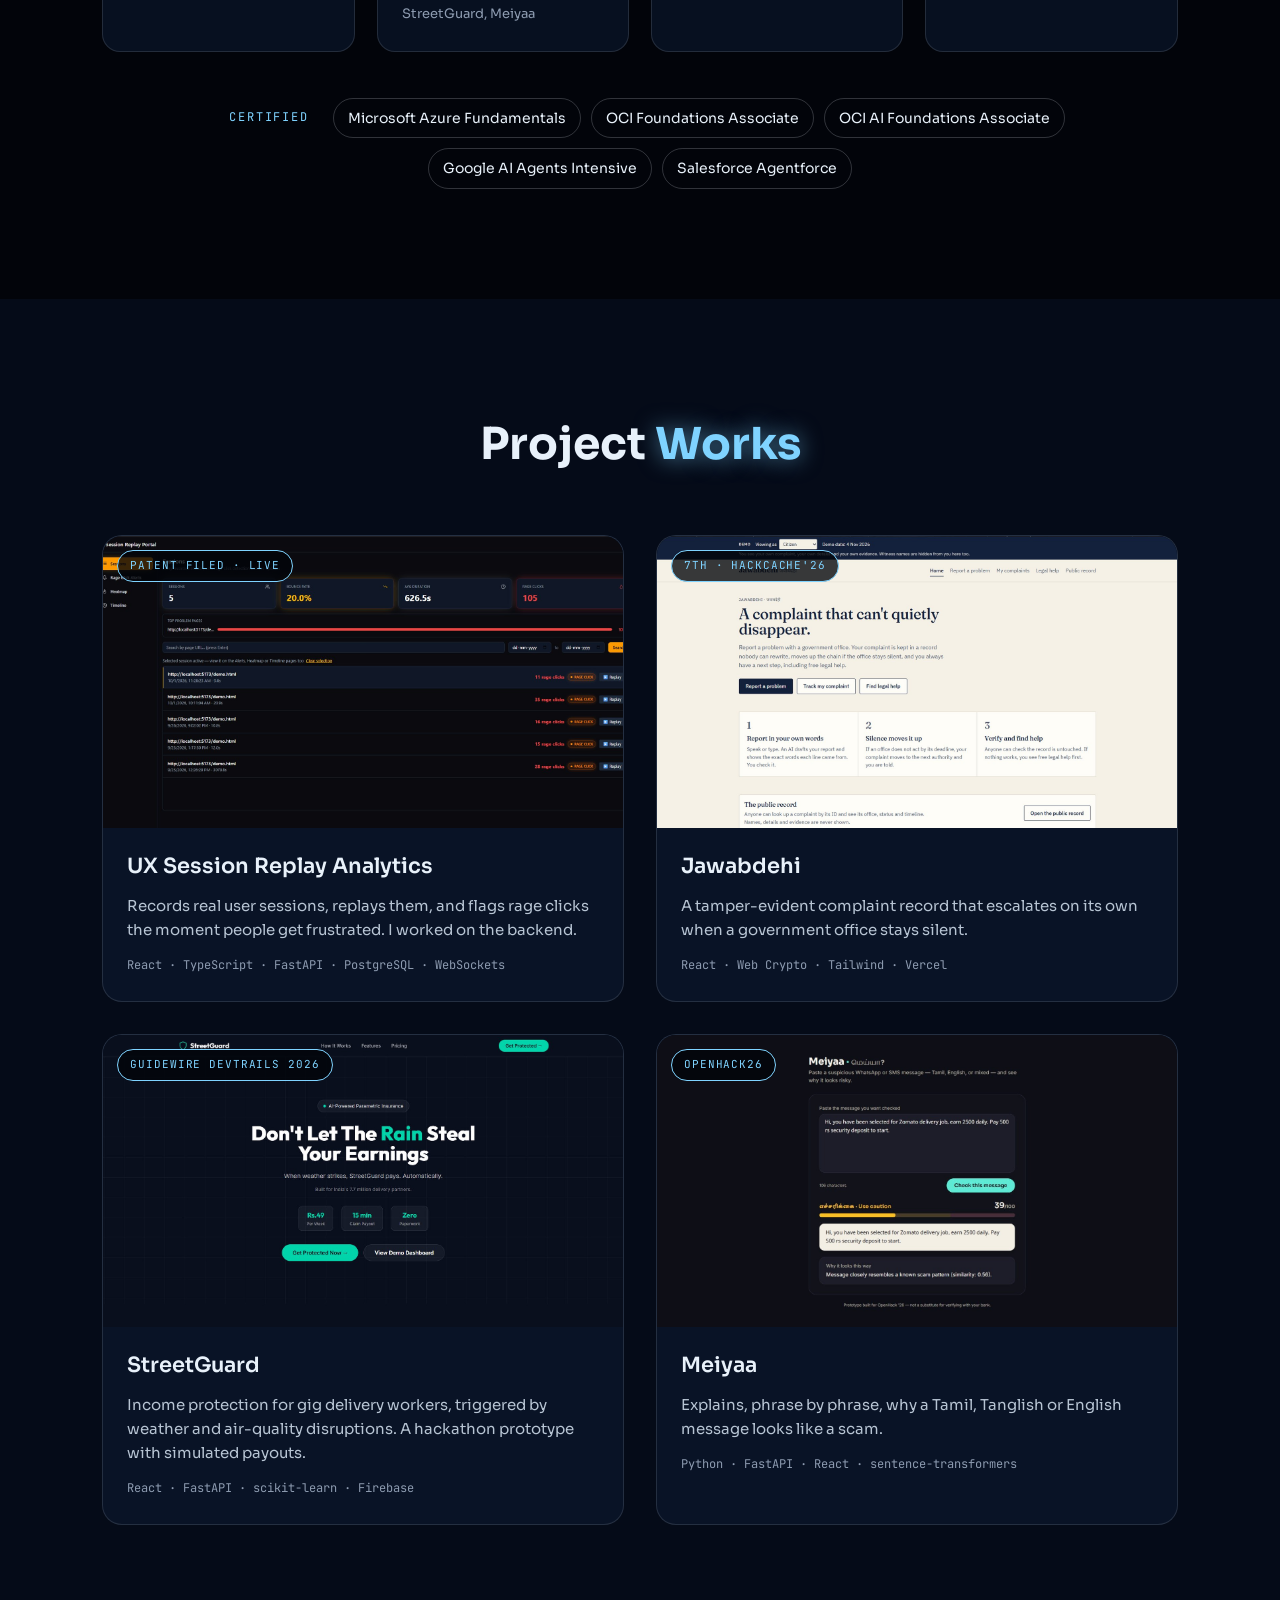
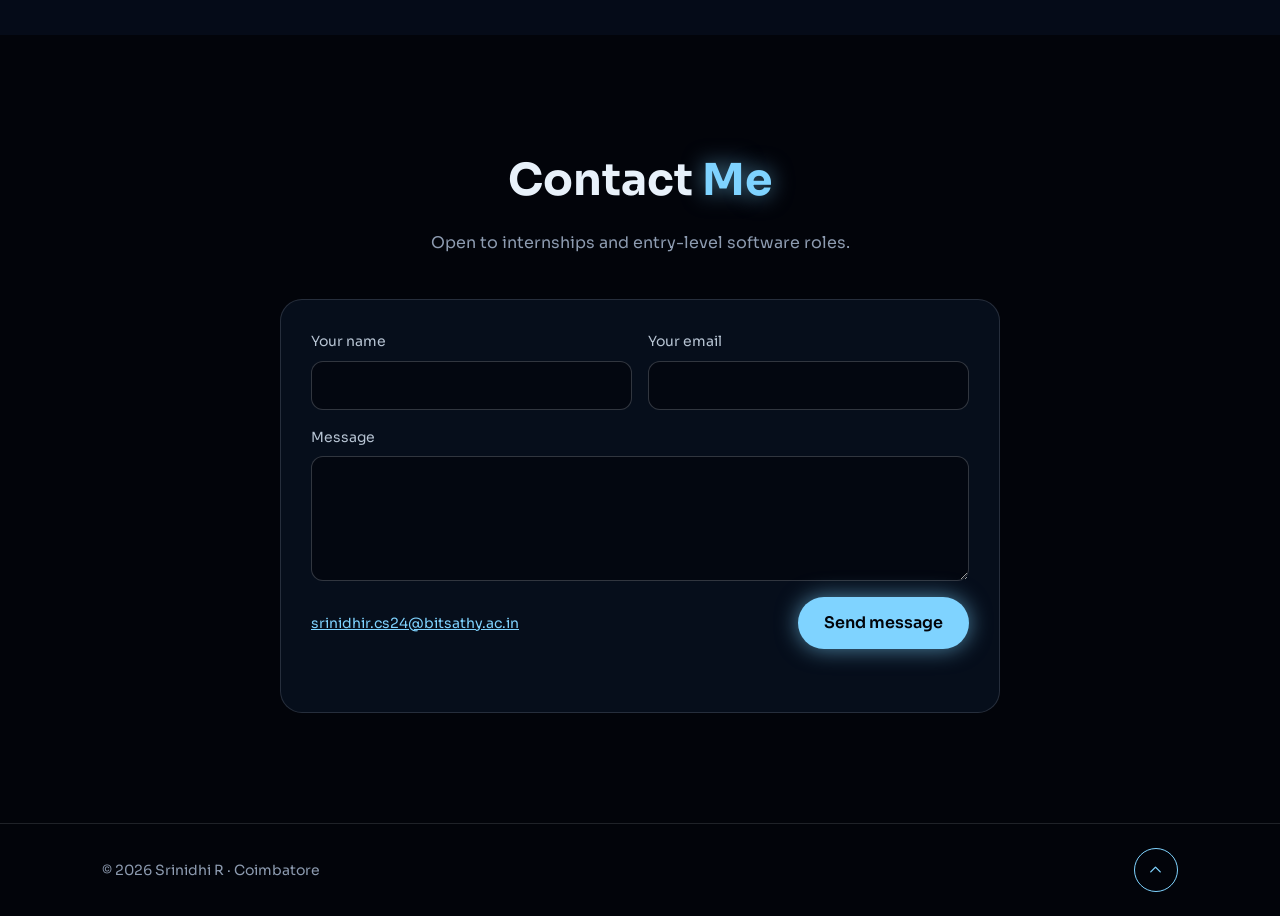
==== commit c366ea19: "Revise intro and about sections in index.html Updated the introduction and about sections to reflect" ====
--- a/index.html
+++ b/index.html
@@ -45,7 +45,7 @@
       <h1>Srinidhi R</h1>
       <!-- The words that type out here are set in js/main.js (look for TITLES) -->
       <p class="typed" aria-live="polite"><span id="typed">Computer Science Student</span><span class="caret" aria-hidden="true"></span></p>
-      <p class="intro">Third-year CSE student at Bannari Amman Institute of Technology. I learn by building real things: a patent-filed analytics tool, a tamper-proof complaint system, and a string of hackathon projects.</p>
+      <p class="intro">Third-year CSE student at Bannari Amman Institute of Technology. Curious about almost everything in tech, I love learning new things and turning them into products that look good and feel easy to use.</p>
 
       <div class="btn-row">
         <a href="#projects" class="btn btn-solid">Explore my work</a>
@@ -82,9 +82,8 @@
         </div>
 
         <div class="about-text reveal">
-          <h3>I like building things people can actually use.</h3>
-          <p>I enjoy taking an idea from a problem all the way to something deployed and working: the backend, the interface, and the small details that make people trust it. My projects so far include a session replay tool that spots frustrated users, a complaint system whose records can't be quietly rewritten, and an explainable scam detector for Tamil messages.</p>
-          <p>Right now I'm building <strong>Undertow</strong>, a radar that shows which packages in a project could quietly put it at risk, and studying agentic AI on the side.</p>
+          <h3>Hi, I'm Srinidhi.</h3>
+          <p>I'm a Computer Science student who enjoys taking things slow and getting them right. I'm curious about almost everything in tech, and I love learning new things and figuring them out patiently, one piece at a time. Design matters to me as much as code, because I want what I build to feel good to use. Usually with music playing in the background.</p>
 
           <div class="highlights">
             <div class="highlight">
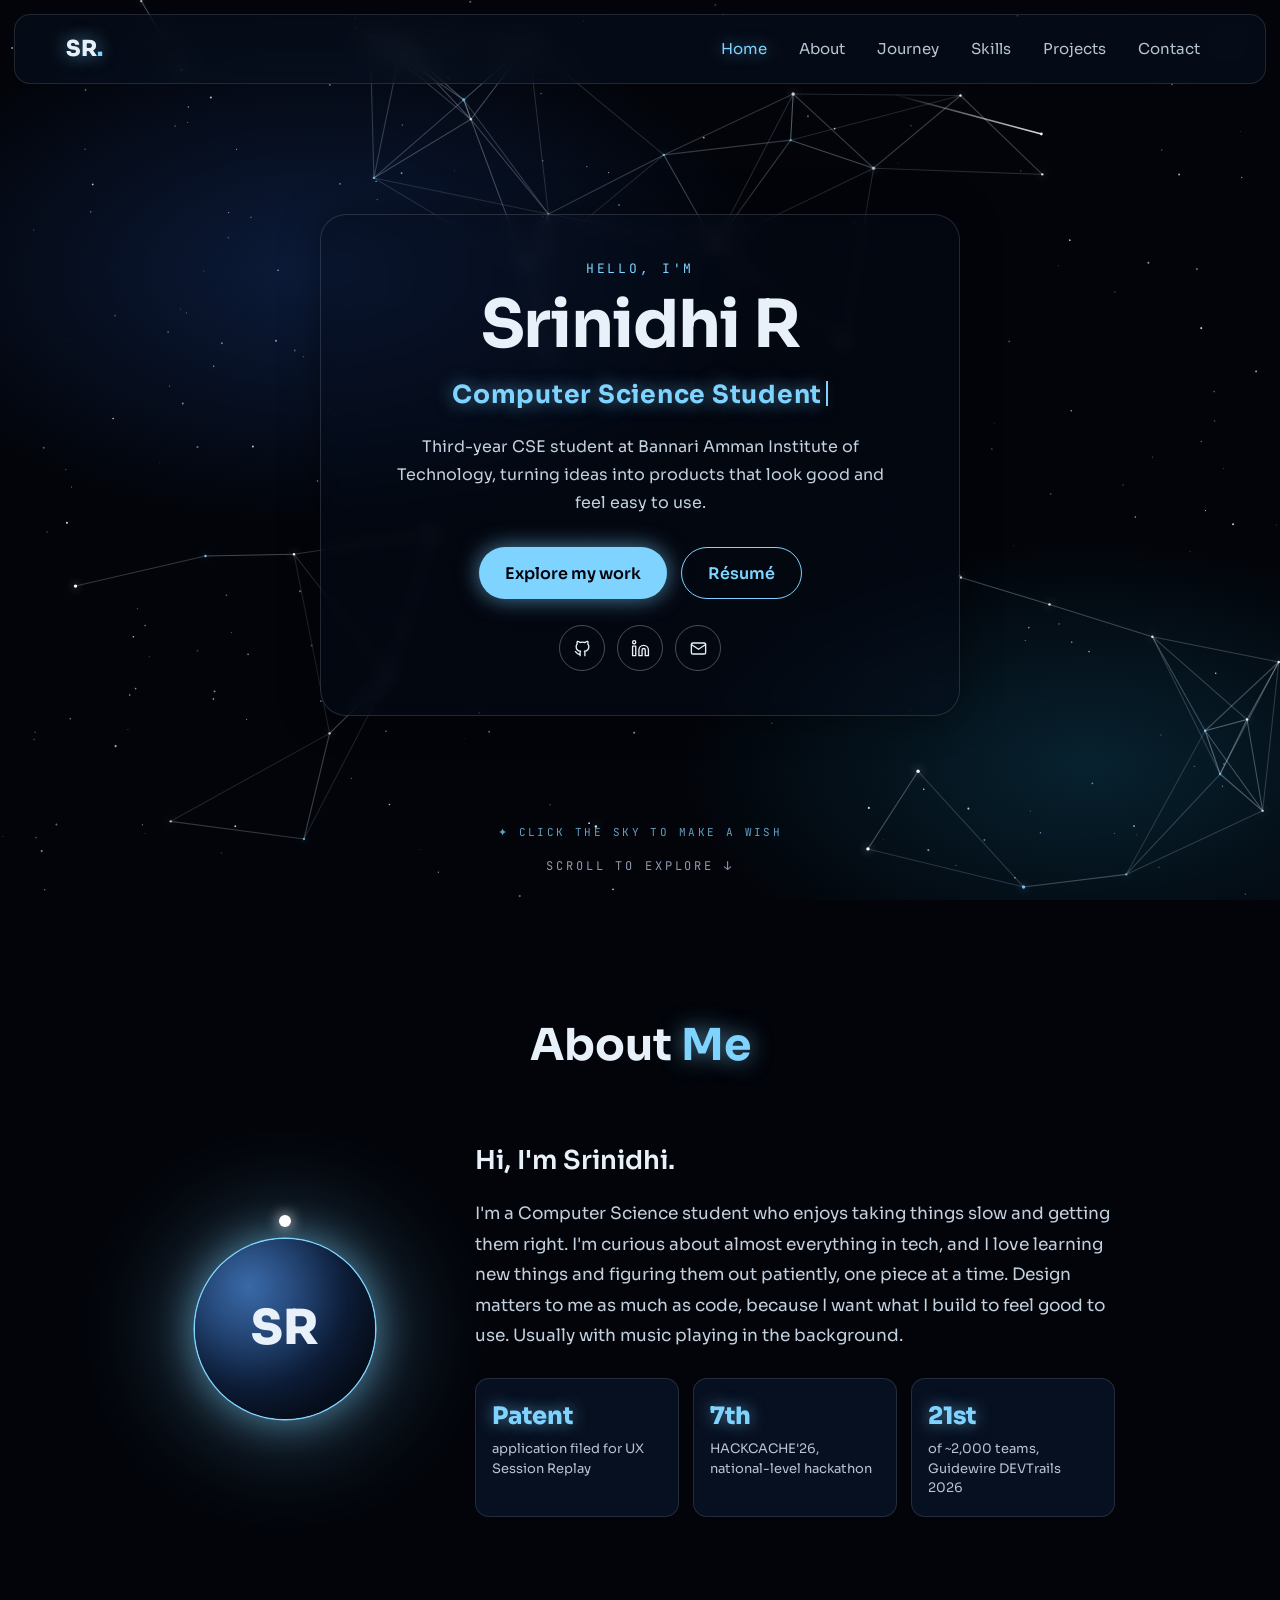
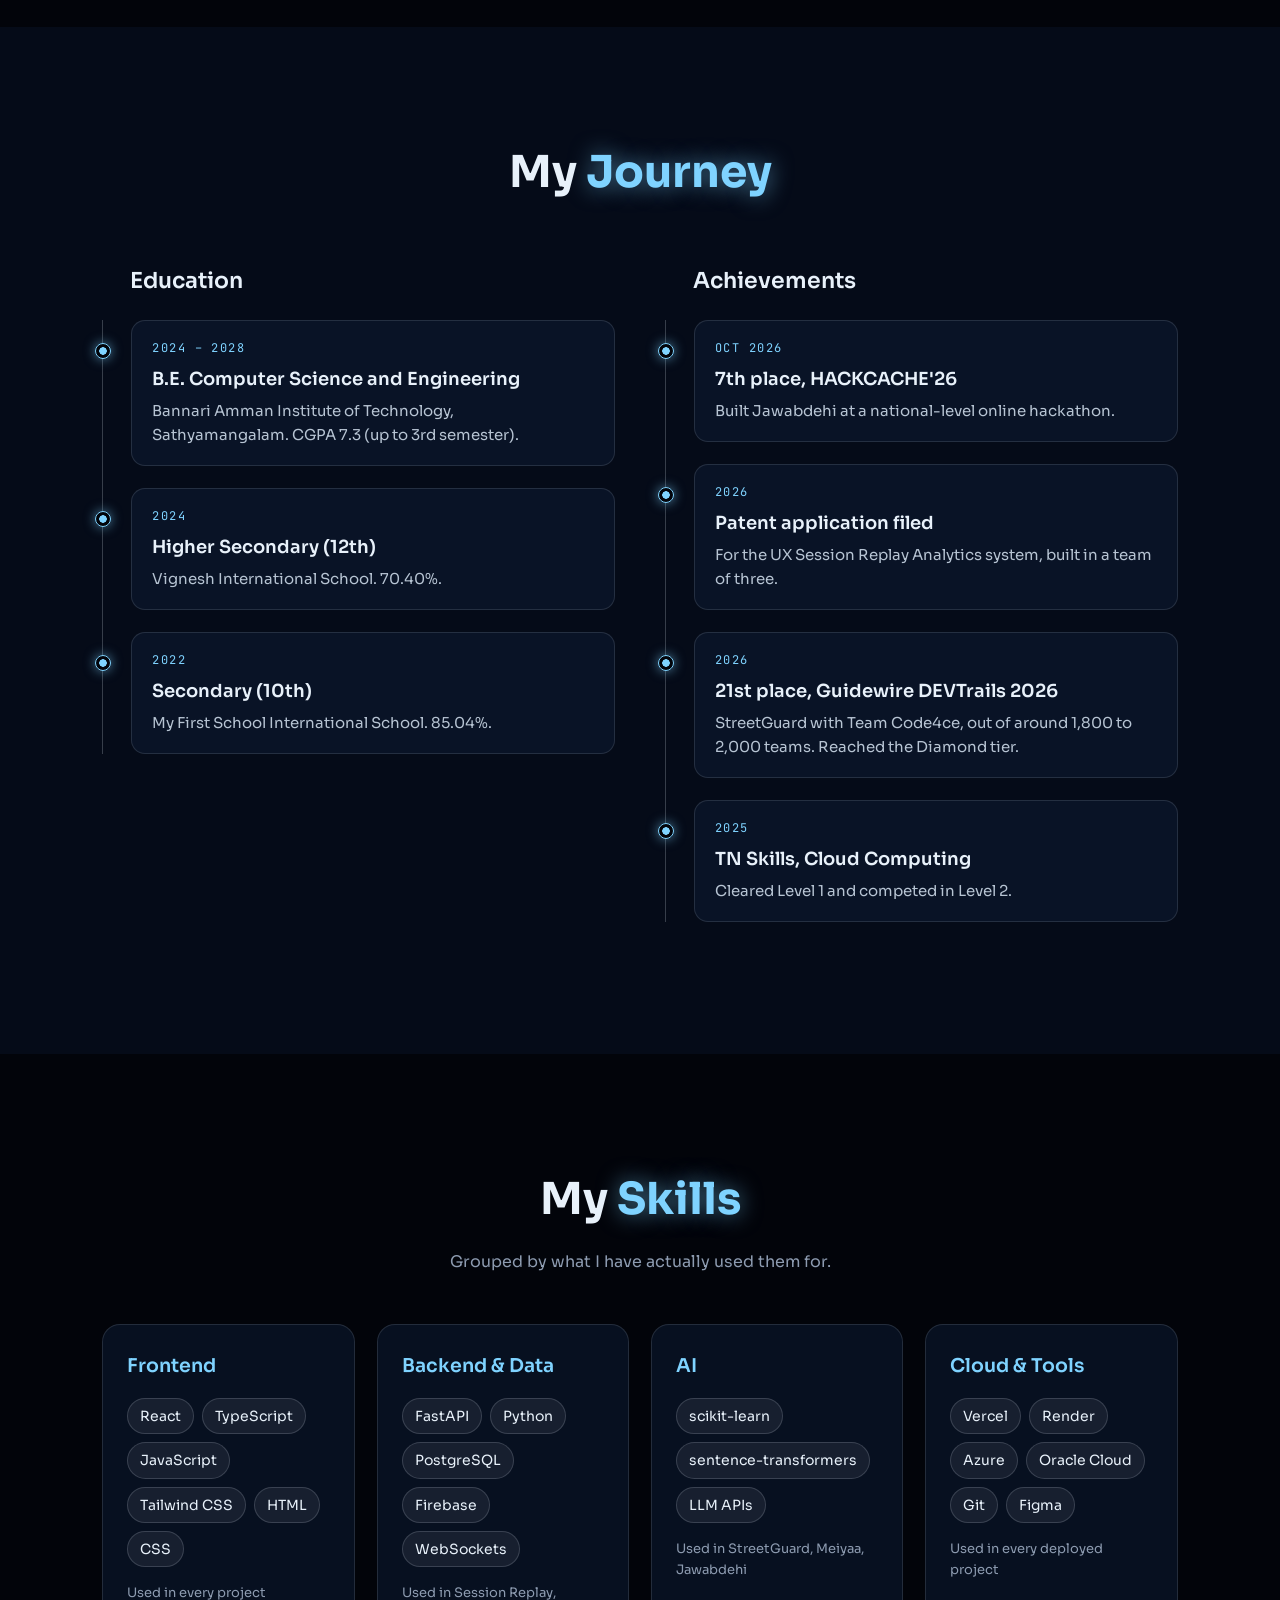
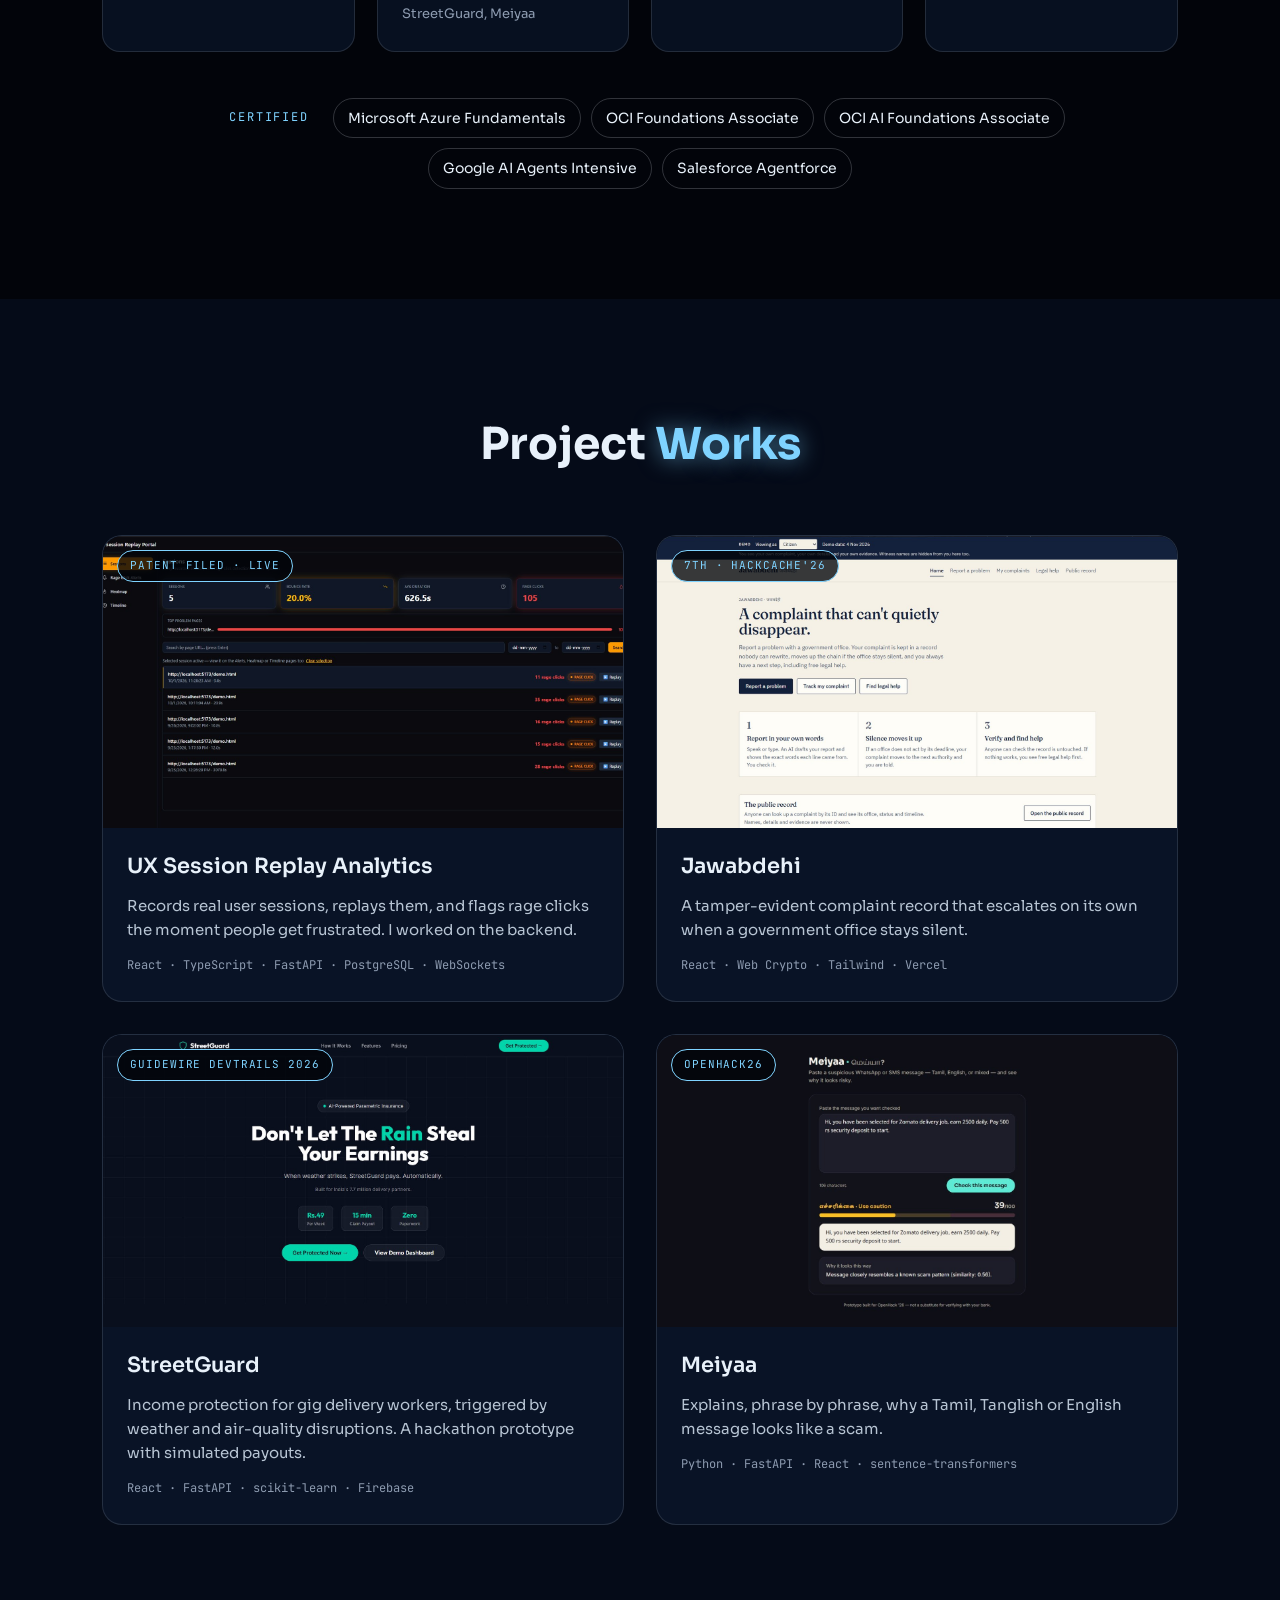
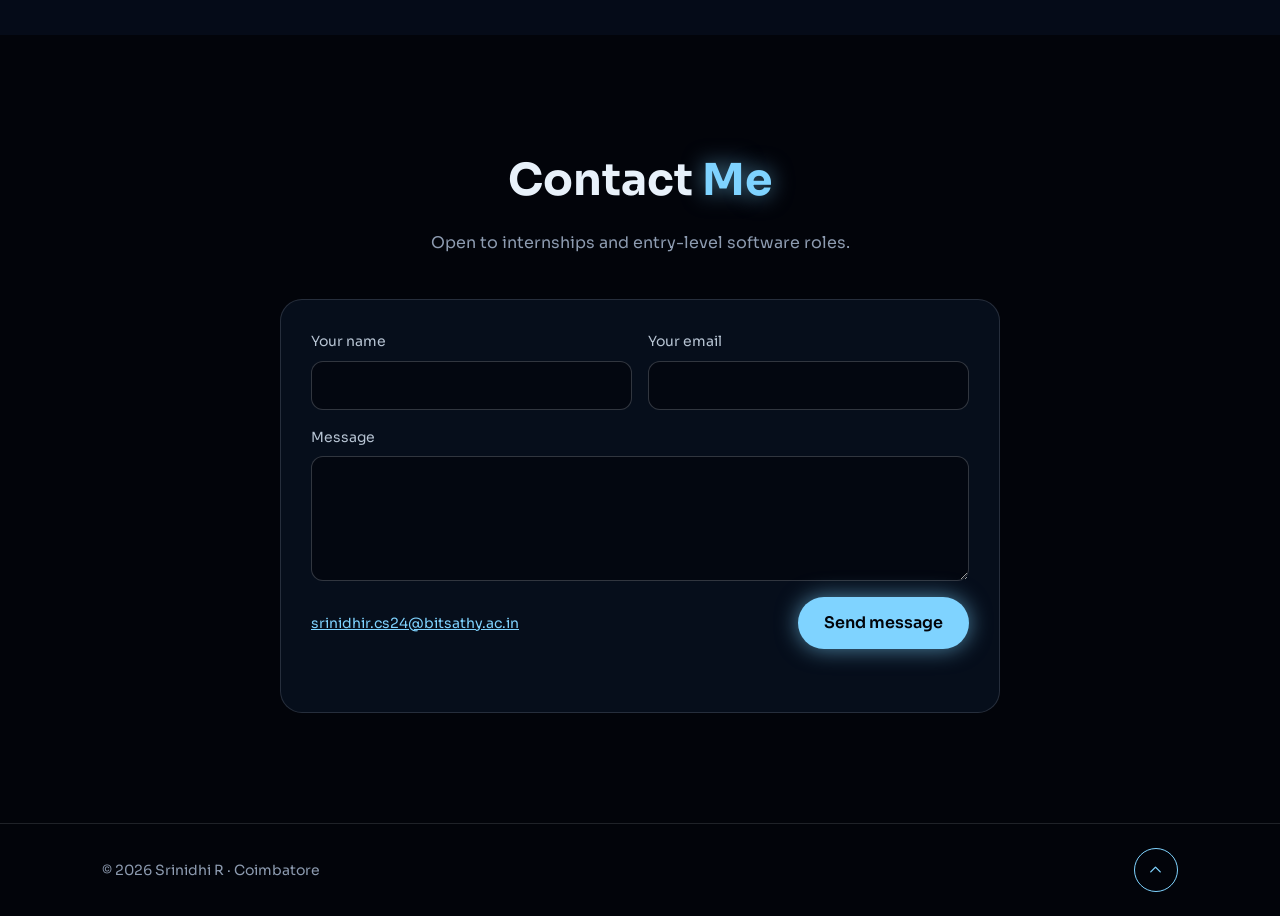
==== commit 35403778: "Revise intro paragraph for clarity and brevity Updated the introductory paragraph to be more concise" ====
--- a/index.html
+++ b/index.html
@@ -45,7 +45,7 @@
       <h1>Srinidhi R</h1>
       <!-- The words that type out here are set in js/main.js (look for TITLES) -->
       <p class="typed" aria-live="polite"><span id="typed">Computer Science Student</span><span class="caret" aria-hidden="true"></span></p>
-      <p class="intro">Third-year CSE student at Bannari Amman Institute of Technology. Curious about almost everything in tech, I love learning new things and turning them into products that look good and feel easy to use.</p>
+      <p class="intro">Third-year CSE student at Bannari Amman Institute of Technology, turning ideas into products that look good and feel easy to use.</p>
 
       <div class="btn-row">
         <a href="#projects" class="btn btn-solid">Explore my work</a>
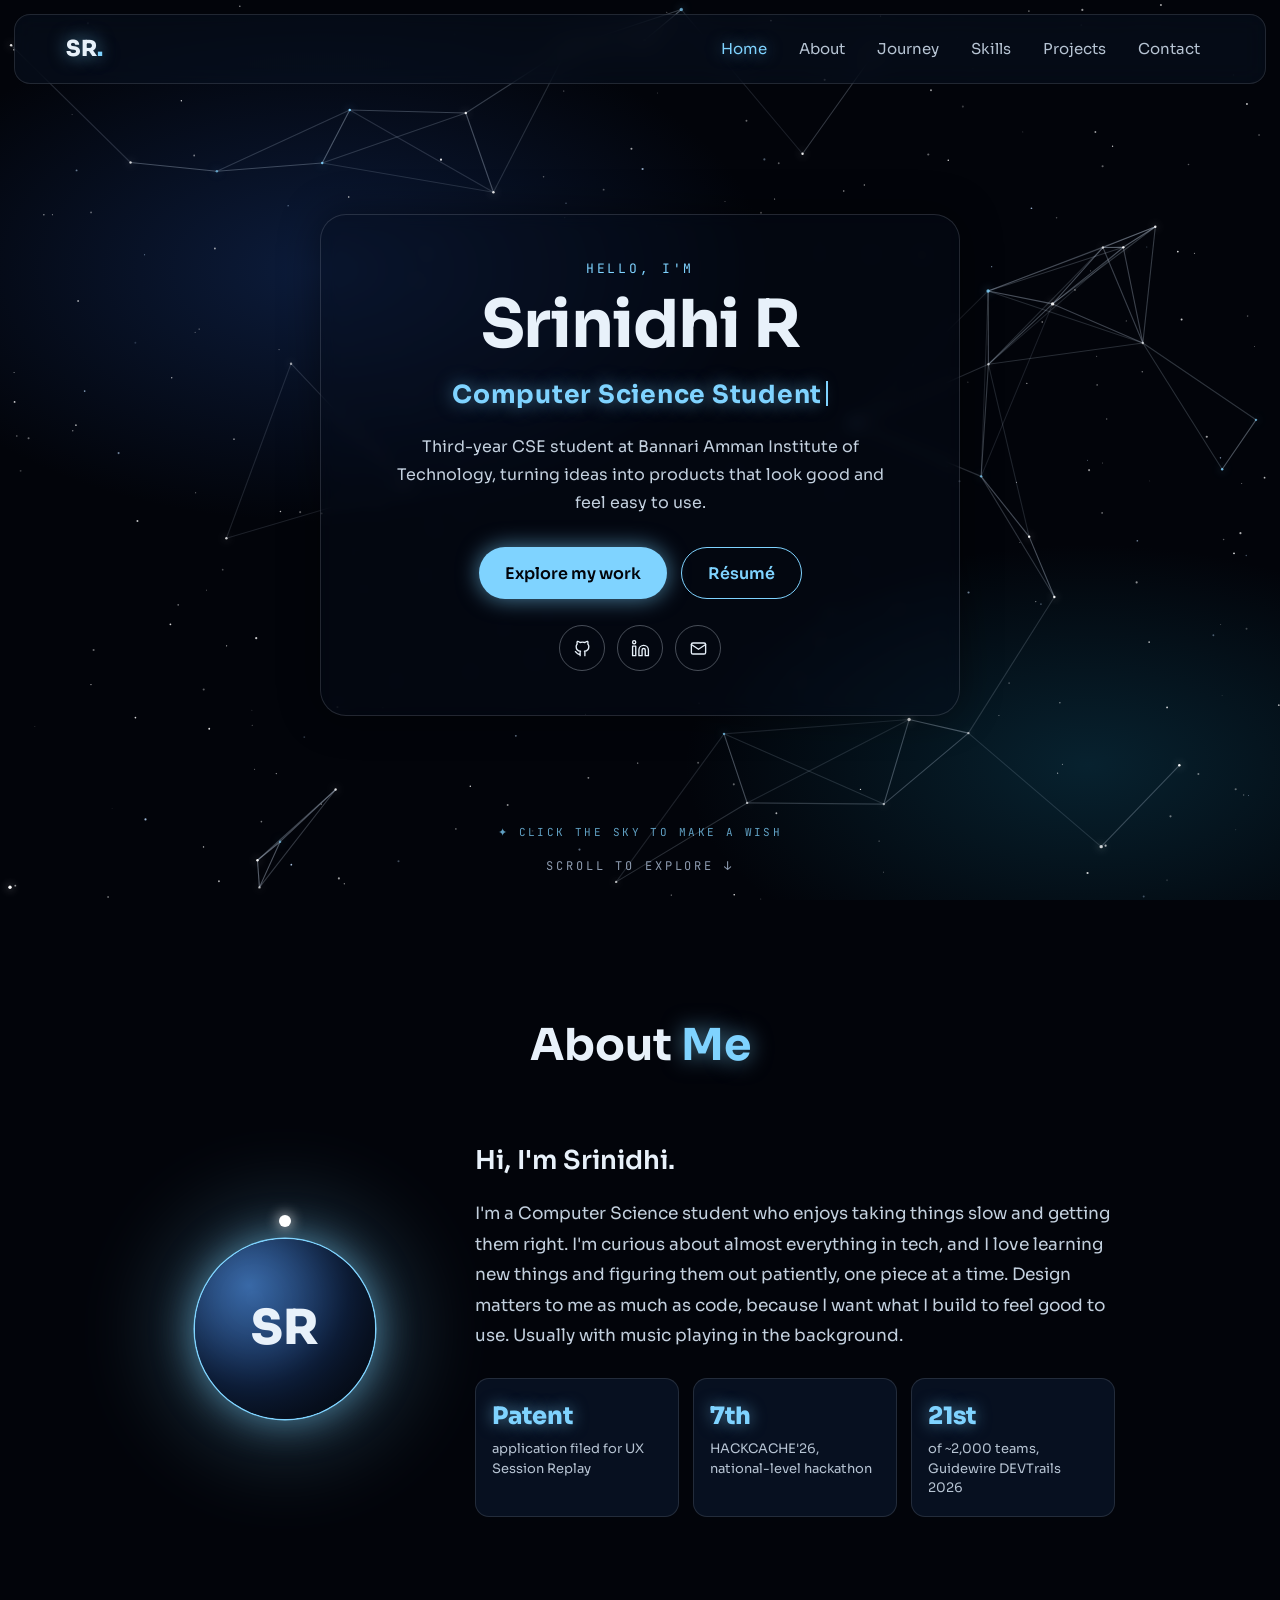
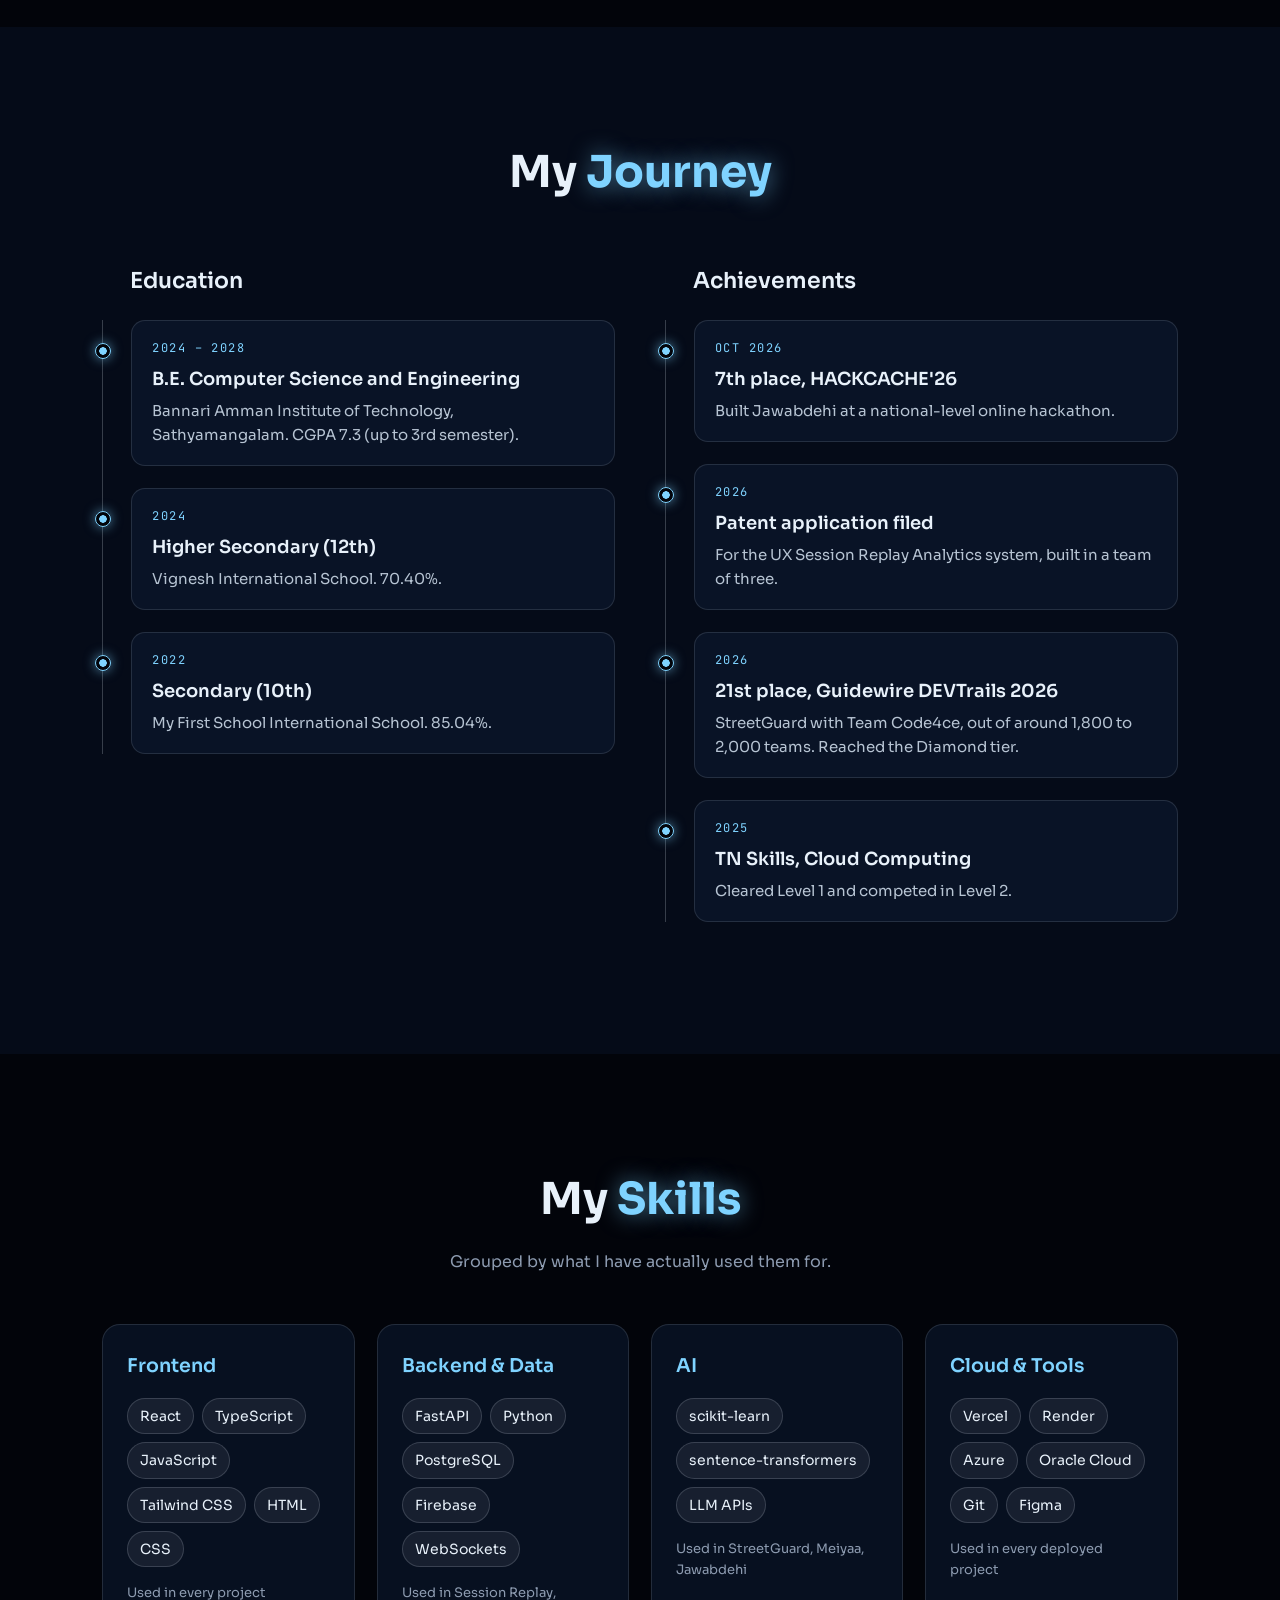
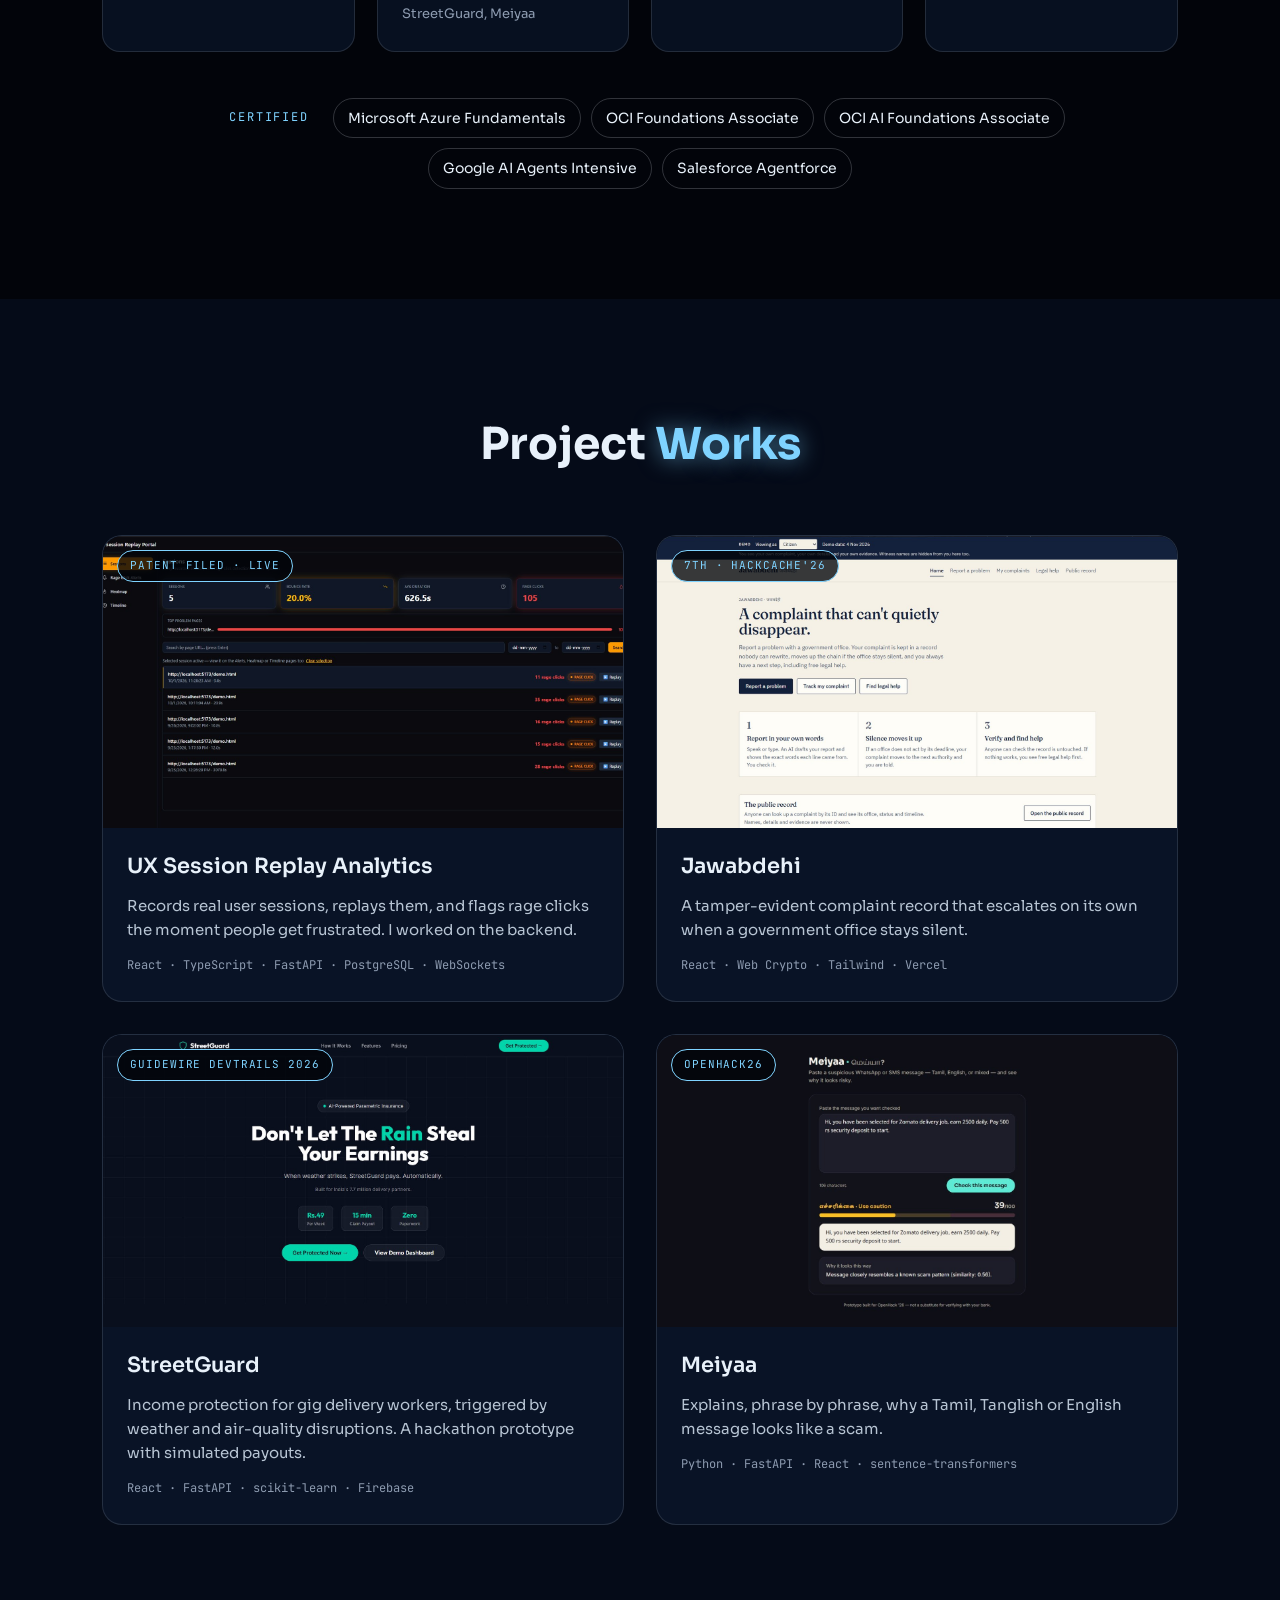
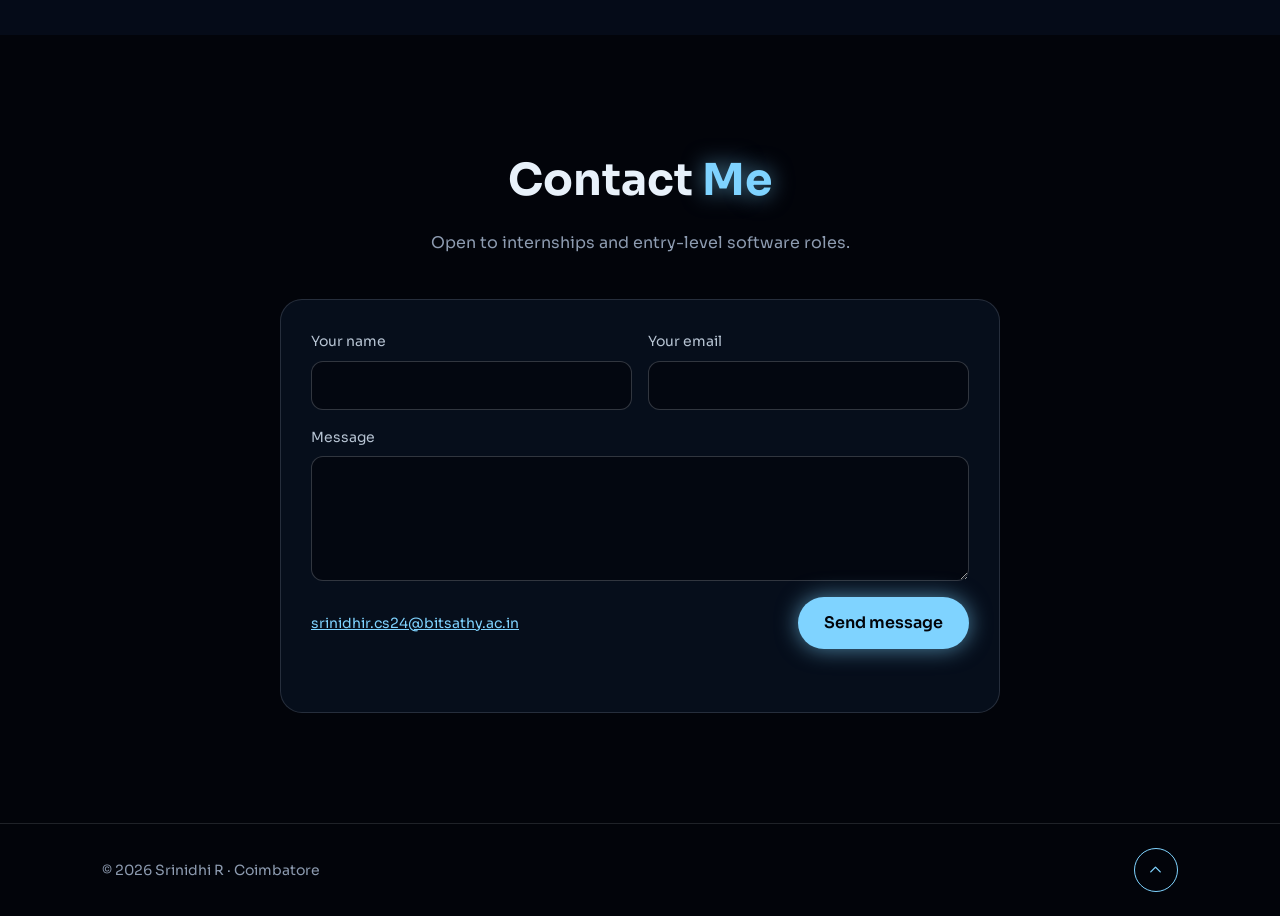
==== commit bfdf3e65: "Update link to demo page in index.html" ====
--- a/index.html
+++ b/index.html
@@ -206,7 +206,7 @@
             <img src="images/session-replay.jpg" alt="UX Session Replay Analytics dashboard" loading="lazy">
             <span class="badge">PATENT FILED · LIVE</span>
             <div class="shot-links">
-              <a href="https://ux-session-replay-analytics.vercel.app" target="_blank" rel="noopener">Live ↗</a>
+              <a href="https://ux-session-replay-analytics.vercel.app/demo.html" target="_blank" rel="noopener">Live ↗</a>
               <a href="https://github.com/Srinidhi-111/UX-Session-Replay-Analytics" target="_blank" rel="noopener">Code ↗</a>
             </div>
           </div>
